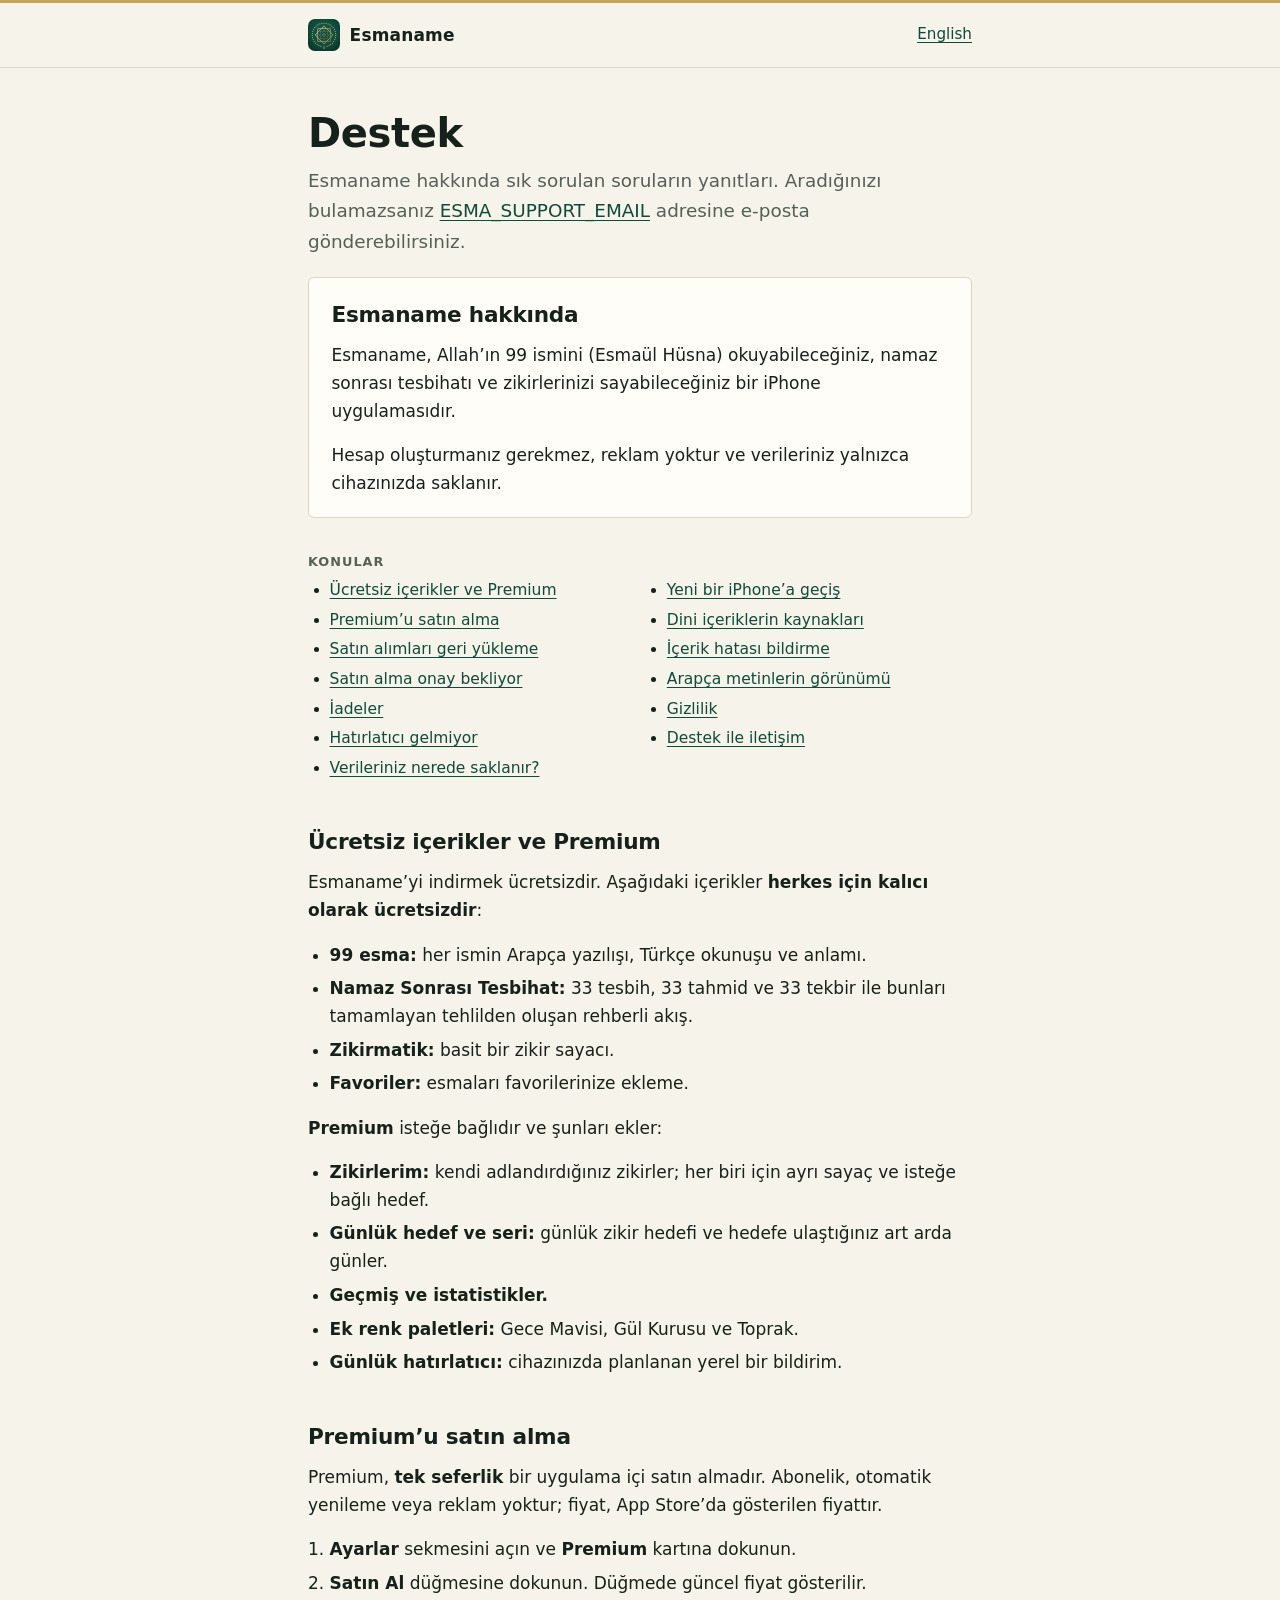
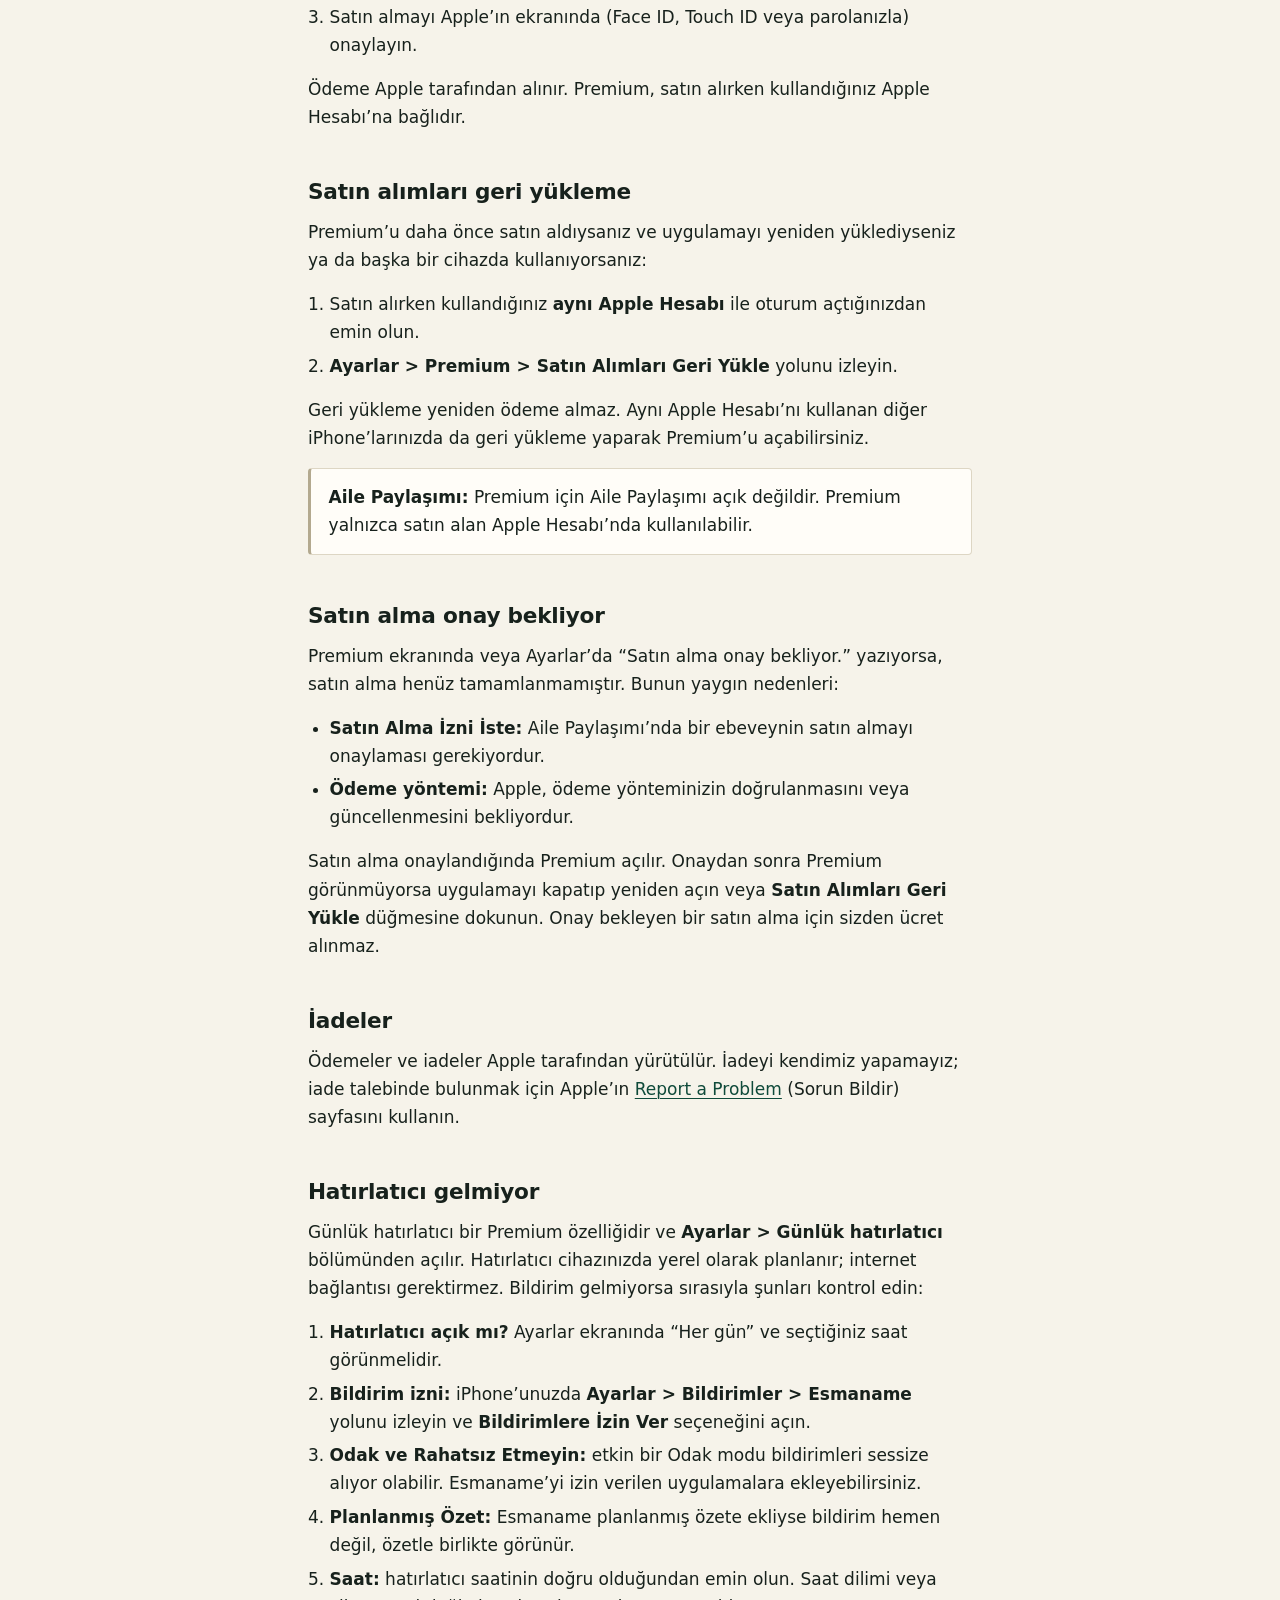
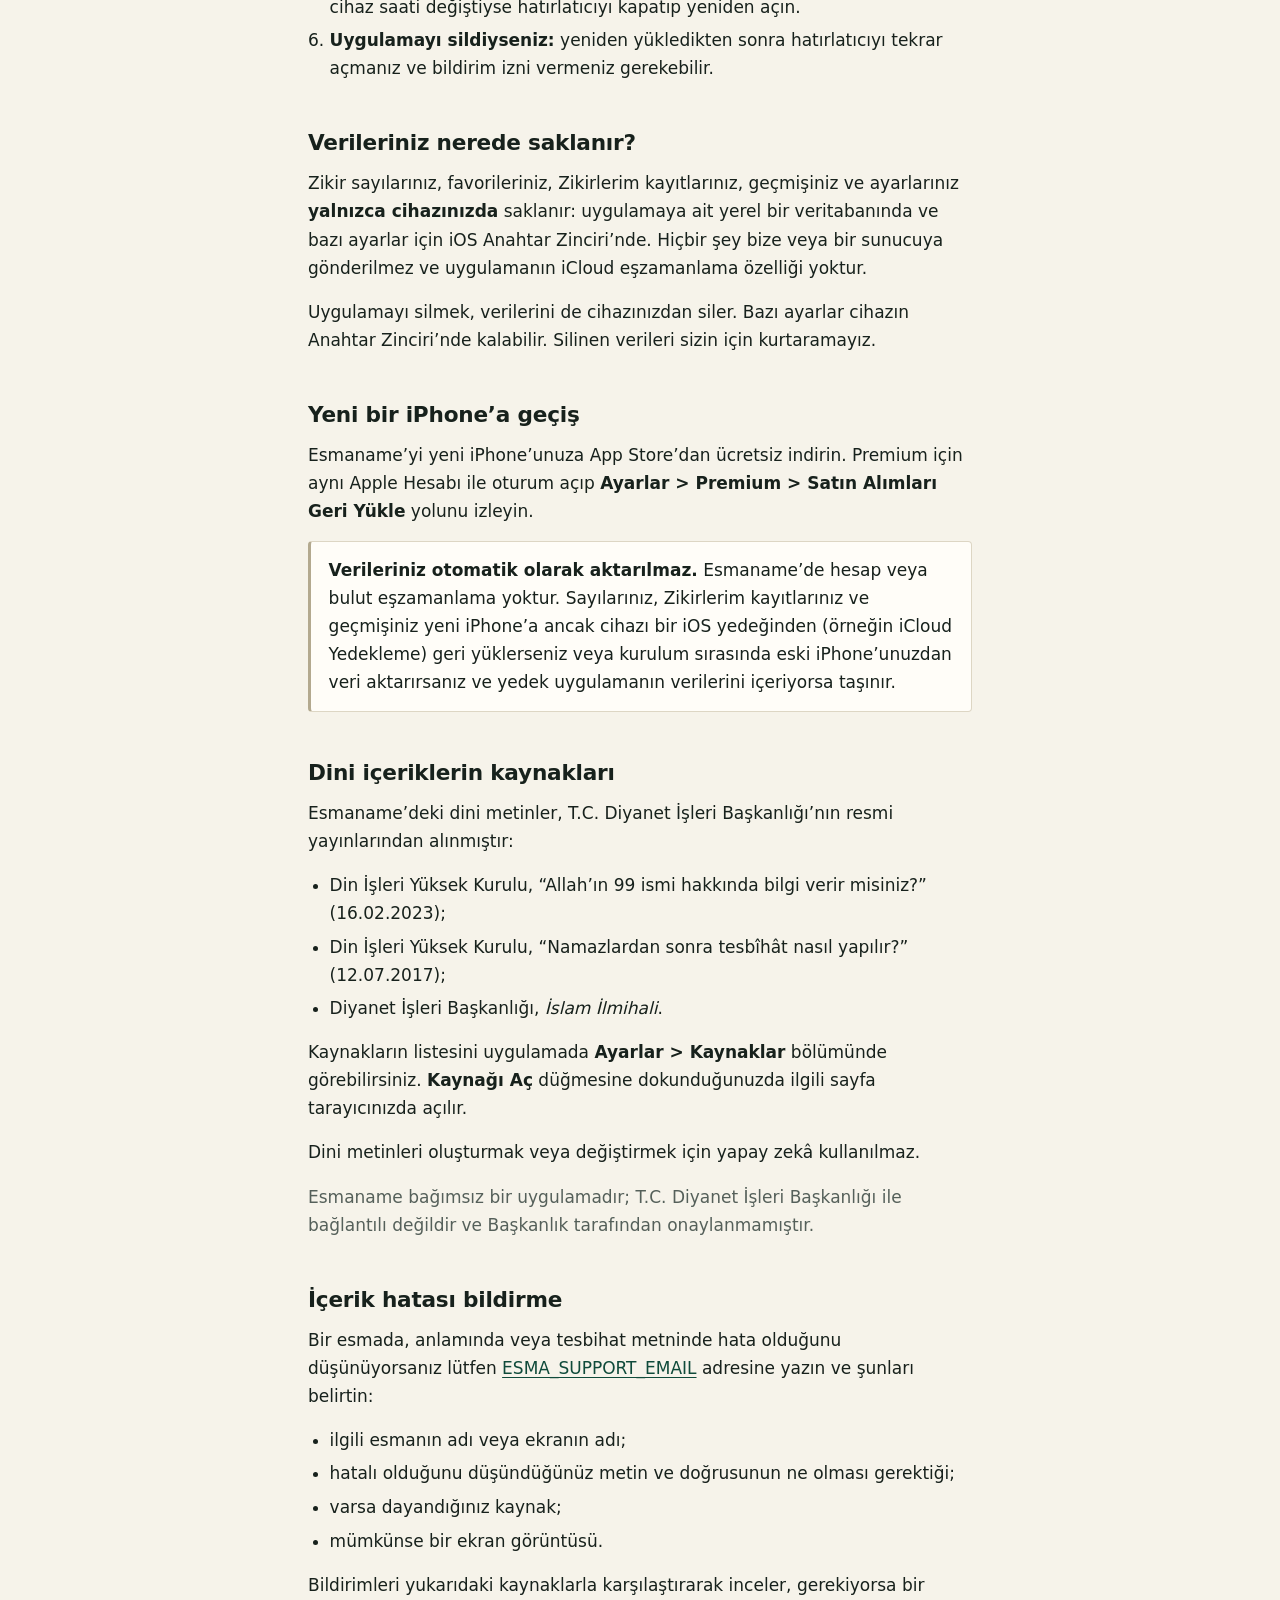
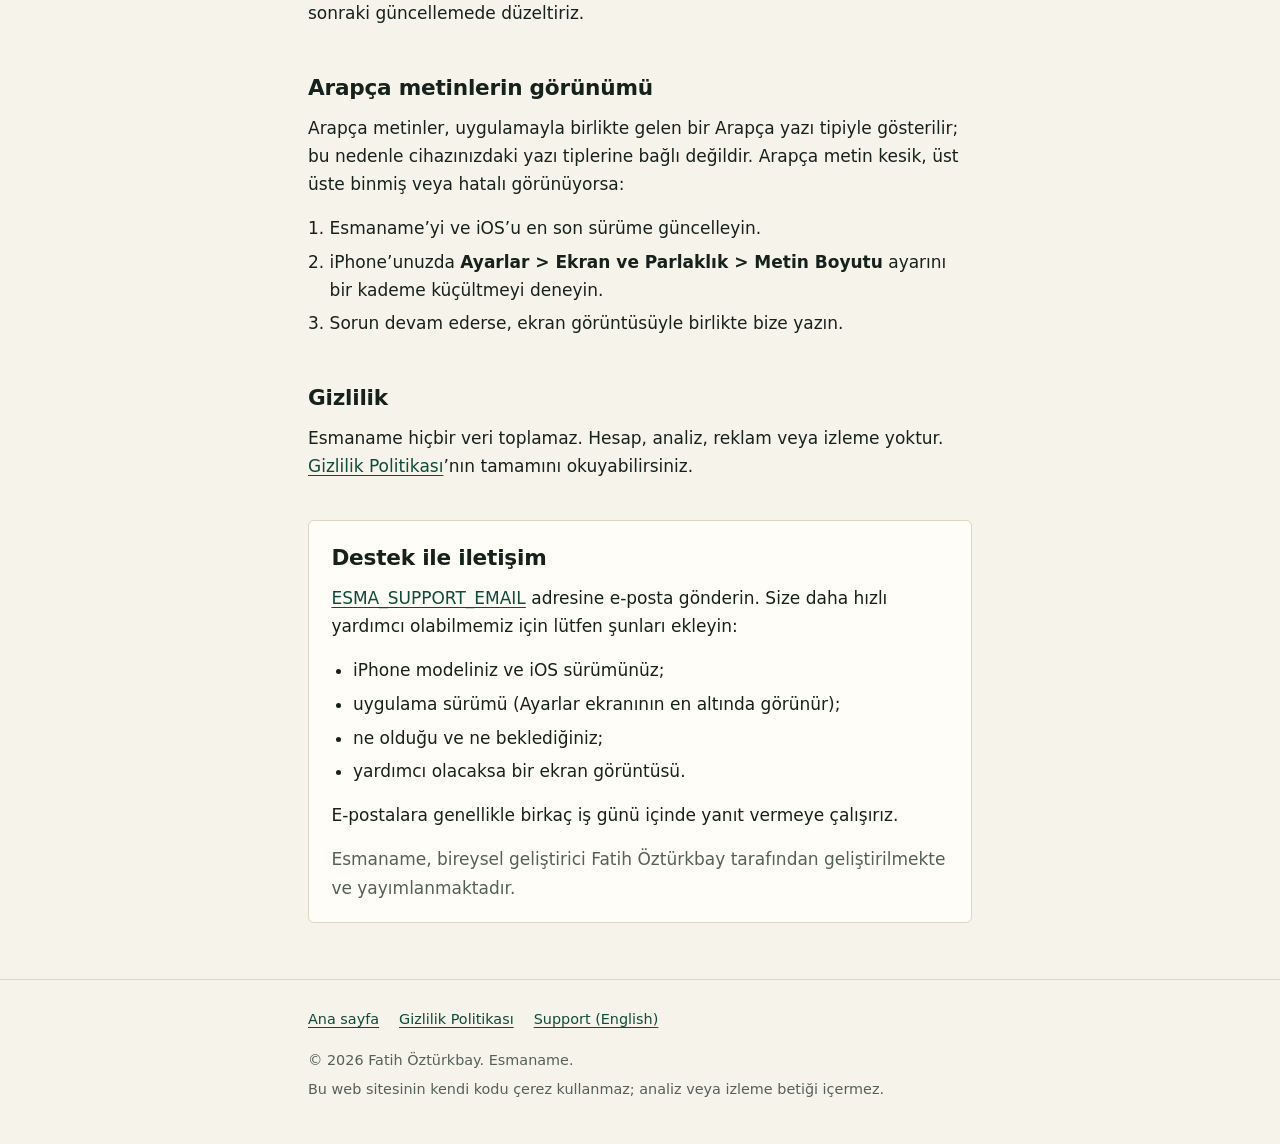
==== destek/index.html @ e4f71da4 "Add Esmaname privacy and support site Co-Authored-By: Claude Opus 5.5 <noreply@anthropic.com>" ====
<!doctype html>
<html lang="tr">
<head>
  <meta charset="utf-8">
  <meta name="viewport" content="width=device-width, initial-scale=1">
  <title>Destek — Esmaname</title>
  <meta name="description" content="Esmaname için yardım: ücretsiz içerikler ve Premium, satın alma ve geri yükleme, onay bekleyen satın almalar, hatırlatıcılar, verileriniz, yeni iPhone, kaynaklar ve iletişim.">
  <link rel="canonical" href="https://ozturkbay.github.io/esmaname-support/destek/">
  <link rel="alternate" hreflang="tr" href="https://ozturkbay.github.io/esmaname-support/destek/">
  <link rel="alternate" hreflang="en" href="https://ozturkbay.github.io/esmaname-support/en/support/">
  <link rel="alternate" hreflang="x-default" href="https://ozturkbay.github.io/esmaname-support/destek/">
  <meta name="theme-color" content="#F6F3EA" media="(prefers-color-scheme: light)">
  <meta name="theme-color" content="#0E1512" media="(prefers-color-scheme: dark)">
  <link rel="icon" type="image/png" sizes="64x64" href="../assets/images/favicon.png">
  <link rel="apple-touch-icon" href="../assets/images/apple-touch-icon.png">
  <link rel="stylesheet" href="../assets/css/styles.css">
</head>
<body>
  <a class="skip-link" href="#main">İçeriğe geç</a>

  <header class="site-header">
    <div class="container">
      <a class="brand" href="../">
        <img src="../assets/images/icon.png" alt="" width="32" height="32">
        <span>Esmaname</span>
      </a>
      <a class="lang-switch" href="../en/support/" hreflang="en" lang="en">English</a>
    </div>
  </header>

  <main id="main">
    <div class="container">
      <h1>Destek</h1>
      <p class="lead">Esmaname hakkında sık sorulan soruların yanıtları. Aradığınızı bulamazsanız <a href="mailto:ESMA_SUPPORT_EMAIL">ESMA_SUPPORT_EMAIL</a> adresine e-posta gönderebilirsiniz.</p>

      <section class="card" aria-labelledby="about">
        <h2 id="about">Esmaname hakkında</h2>
        <p>Esmaname, Allah’ın 99 ismini (Esmaül Hüsna) okuyabileceğiniz, namaz sonrası tesbihatı ve zikirlerinizi sayabileceğiniz bir iPhone uygulamasıdır.</p>
        <p>Hesap oluşturmanız gerekmez, reklam yoktur ve verileriniz yalnızca cihazınızda saklanır.</p>
      </section>

      <nav class="toc" aria-labelledby="toc-title">
        <h2 id="toc-title">Konular</h2>
        <ul>
          <li><a href="#free-premium">Ücretsiz içerikler ve Premium</a></li>
          <li><a href="#buy">Premium’u satın alma</a></li>
          <li><a href="#restore">Satın alımları geri yükleme</a></li>
          <li><a href="#pending">Satın alma onay bekliyor</a></li>
          <li><a href="#refunds">İadeler</a></li>
          <li><a href="#reminders">Hatırlatıcı gelmiyor</a></li>
          <li><a href="#data">Verileriniz nerede saklanır?</a></li>
          <li><a href="#new-device">Yeni bir iPhone’a geçiş</a></li>
          <li><a href="#sources">Dini içeriklerin kaynakları</a></li>
          <li><a href="#report">İçerik hatası bildirme</a></li>
          <li><a href="#arabic">Arapça metinlerin görünümü</a></li>
          <li><a href="#privacy">Gizlilik</a></li>
          <li><a href="#contact">Destek ile iletişim</a></li>
        </ul>
      </nav>

      <section aria-labelledby="free-premium">
        <h2 id="free-premium">Ücretsiz içerikler ve Premium</h2>
        <p>Esmaname’yi indirmek ücretsizdir. Aşağıdaki içerikler <strong>herkes için kalıcı olarak ücretsizdir</strong>:</p>
        <ul>
          <li><strong>99 esma:</strong> her ismin Arapça yazılışı, Türkçe okunuşu ve anlamı.</li>
          <li><strong>Namaz Sonrası Tesbihat:</strong> 33 tesbih, 33 tahmid ve 33 tekbir ile bunları tamamlayan tehlilden oluşan rehberli akış.</li>
          <li><strong>Zikirmatik:</strong> basit bir zikir sayacı.</li>
          <li><strong>Favoriler:</strong> esmaları favorilerinize ekleme.</li>
        </ul>
        <p><strong>Premium</strong> isteğe bağlıdır ve şunları ekler:</p>
        <ul>
          <li><strong>Zikirlerim:</strong> kendi adlandırdığınız zikirler; her biri için ayrı sayaç ve isteğe bağlı hedef.</li>
          <li><strong>Günlük hedef ve seri:</strong> günlük zikir hedefi ve hedefe ulaştığınız art arda günler.</li>
          <li><strong>Geçmiş ve istatistikler.</strong></li>
          <li><strong>Ek renk paletleri:</strong> Gece Mavisi, Gül Kurusu ve Toprak.</li>
          <li><strong>Günlük hatırlatıcı:</strong> cihazınızda planlanan yerel bir bildirim.</li>
        </ul>
      </section>

      <section aria-labelledby="buy">
        <h2 id="buy">Premium’u satın alma</h2>
        <p>Premium, <strong>tek seferlik</strong> bir uygulama içi satın almadır. Abonelik, otomatik yenileme veya reklam yoktur; fiyat, App Store’da gösterilen fiyattır.</p>
        <ol>
          <li><span class="path">Ayarlar</span> sekmesini açın ve <span class="path">Premium</span> kartına dokunun.</li>
          <li><span class="path">Satın Al</span> düğmesine dokunun. Düğmede güncel fiyat gösterilir.</li>
          <li>Satın almayı Apple’ın ekranında (Face ID, Touch ID veya parolanızla) onaylayın.</li>
        </ol>
        <p>Ödeme Apple tarafından alınır. Premium, satın alırken kullandığınız Apple Hesabı’na bağlıdır.</p>
      </section>

      <section aria-labelledby="restore">
        <h2 id="restore">Satın alımları geri yükleme</h2>
        <p>Premium’u daha önce satın aldıysanız ve uygulamayı yeniden yüklediyseniz ya da başka bir cihazda kullanıyorsanız:</p>
        <ol>
          <li>Satın alırken kullandığınız <strong>aynı Apple Hesabı</strong> ile oturum açtığınızdan emin olun.</li>
          <li><span class="path">Ayarlar &gt; Premium &gt; Satın Alımları Geri Yükle</span> yolunu izleyin.</li>
        </ol>
        <p>Geri yükleme yeniden ödeme almaz. Aynı Apple Hesabı’nı kullanan diğer iPhone’larınızda da geri yükleme yaparak Premium’u açabilirsiniz.</p>
        <div class="note">
          <p><strong>Aile Paylaşımı:</strong> Premium için Aile Paylaşımı açık değildir. Premium yalnızca satın alan Apple Hesabı’nda kullanılabilir.</p>
        </div>
      </section>

      <section aria-labelledby="pending">
        <h2 id="pending">Satın alma onay bekliyor</h2>
        <p>Premium ekranında veya Ayarlar’da “Satın alma onay bekliyor.” yazıyorsa, satın alma henüz tamamlanmamıştır. Bunun yaygın nedenleri:</p>
        <ul>
          <li><strong>Satın Alma İzni İste:</strong> Aile Paylaşımı’nda bir ebeveynin satın almayı onaylaması gerekiyordur.</li>
          <li><strong>Ödeme yöntemi:</strong> Apple, ödeme yönteminizin doğrulanmasını veya güncellenmesini bekliyordur.</li>
        </ul>
        <p>Satın alma onaylandığında Premium açılır. Onaydan sonra Premium görünmüyorsa uygulamayı kapatıp yeniden açın veya <span class="path">Satın Alımları Geri Yükle</span> düğmesine dokunun. Onay bekleyen bir satın alma için sizden ücret alınmaz.</p>
      </section>

      <section aria-labelledby="refunds">
        <h2 id="refunds">İadeler</h2>
        <p>Ödemeler ve iadeler Apple tarafından yürütülür. İadeyi kendimiz yapamayız; iade talebinde bulunmak için Apple’ın <a href="https://reportaproblem.apple.com/">Report a Problem</a> (Sorun Bildir) sayfasını kullanın.</p>
      </section>

      <section aria-labelledby="reminders">
        <h2 id="reminders">Hatırlatıcı gelmiyor</h2>
        <p>Günlük hatırlatıcı bir Premium özelliğidir ve <span class="path">Ayarlar &gt; Günlük hatırlatıcı</span> bölümünden açılır. Hatırlatıcı cihazınızda yerel olarak planlanır; internet bağlantısı gerektirmez. Bildirim gelmiyorsa sırasıyla şunları kontrol edin:</p>
        <ol>
          <li><strong>Hatırlatıcı açık mı?</strong> Ayarlar ekranında “Her gün” ve seçtiğiniz saat görünmelidir.</li>
          <li><strong>Bildirim izni:</strong> iPhone’unuzda <span class="path">Ayarlar &gt; Bildirimler &gt; Esmaname</span> yolunu izleyin ve <span class="path">Bildirimlere İzin Ver</span> seçeneğini açın.</li>
          <li><strong>Odak ve Rahatsız Etmeyin:</strong> etkin bir Odak modu bildirimleri sessize alıyor olabilir. Esmaname’yi izin verilen uygulamalara ekleyebilirsiniz.</li>
          <li><strong>Planlanmış Özet:</strong> Esmaname planlanmış özete ekliyse bildirim hemen değil, özetle birlikte görünür.</li>
          <li><strong>Saat:</strong> hatırlatıcı saatinin doğru olduğundan emin olun. Saat dilimi veya cihaz saati değiştiyse hatırlatıcıyı kapatıp yeniden açın.</li>
          <li><strong>Uygulamayı sildiyseniz:</strong> yeniden yükledikten sonra hatırlatıcıyı tekrar açmanız ve bildirim izni vermeniz gerekebilir.</li>
        </ol>
      </section>

      <section aria-labelledby="data">
        <h2 id="data">Verileriniz nerede saklanır?</h2>
        <p>Zikir sayılarınız, favorileriniz, Zikirlerim kayıtlarınız, geçmişiniz ve ayarlarınız <strong>yalnızca cihazınızda</strong> saklanır: uygulamaya ait yerel bir veritabanında ve bazı ayarlar için iOS Anahtar Zinciri’nde. Hiçbir şey bize veya bir sunucuya gönderilmez ve uygulamanın iCloud eşzamanlama özelliği yoktur.</p>
        <p>Uygulamayı silmek, verilerini de cihazınızdan siler. Bazı ayarlar cihazın Anahtar Zinciri’nde kalabilir. Silinen verileri sizin için kurtaramayız.</p>
      </section>

      <section aria-labelledby="new-device">
        <h2 id="new-device">Yeni bir iPhone’a geçiş</h2>
        <p>Esmaname’yi yeni iPhone’unuza App Store’dan ücretsiz indirin. Premium için aynı Apple Hesabı ile oturum açıp <span class="path">Ayarlar &gt; Premium &gt; Satın Alımları Geri Yükle</span> yolunu izleyin.</p>
        <div class="note">
          <p><strong>Verileriniz otomatik olarak aktarılmaz.</strong> Esmaname’de hesap veya bulut eşzamanlama yoktur. Sayılarınız, Zikirlerim kayıtlarınız ve geçmişiniz yeni iPhone’a ancak cihazı bir iOS yedeğinden (örneğin iCloud Yedekleme) geri yüklerseniz veya kurulum sırasında eski iPhone’unuzdan veri aktarırsanız ve yedek uygulamanın verilerini içeriyorsa taşınır.</p>
        </div>
      </section>

      <section aria-labelledby="sources">
        <h2 id="sources">Dini içeriklerin kaynakları</h2>
        <p>Esmaname’deki dini metinler, T.C. Diyanet İşleri Başkanlığı’nın resmi yayınlarından alınmıştır:</p>
        <ul>
          <li>Din İşleri Yüksek Kurulu, “Allah’ın 99 ismi hakkında bilgi verir misiniz?” (16.02.2023);</li>
          <li>Din İşleri Yüksek Kurulu, “Namazlardan sonra tesbîhât nasıl yapılır?” (12.07.2017);</li>
          <li>Diyanet İşleri Başkanlığı, <cite>İslam İlmihali</cite>.</li>
        </ul>
        <p>Kaynakların listesini uygulamada <span class="path">Ayarlar &gt; Kaynaklar</span> bölümünde görebilirsiniz. <span class="path">Kaynağı Aç</span> düğmesine dokunduğunuzda ilgili sayfa tarayıcınızda açılır.</p>
        <p>Dini metinleri oluşturmak veya değiştirmek için yapay zekâ kullanılmaz.</p>
        <p class="muted">Esmaname bağımsız bir uygulamadır; T.C. Diyanet İşleri Başkanlığı ile bağlantılı değildir ve Başkanlık tarafından onaylanmamıştır.</p>
      </section>

      <section aria-labelledby="report">
        <h2 id="report">İçerik hatası bildirme</h2>
        <p>Bir esmada, anlamında veya tesbihat metninde hata olduğunu düşünüyorsanız lütfen <a href="mailto:ESMA_SUPPORT_EMAIL?subject=Esmaname%20%C4%B0%C3%A7erik%20Bildirimi">ESMA_SUPPORT_EMAIL</a> adresine yazın ve şunları belirtin:</p>
        <ul>
          <li>ilgili esmanın adı veya ekranın adı;</li>
          <li>hatalı olduğunu düşündüğünüz metin ve doğrusunun ne olması gerektiği;</li>
          <li>varsa dayandığınız kaynak;</li>
          <li>mümkünse bir ekran görüntüsü.</li>
        </ul>
        <p>Bildirimleri yukarıdaki kaynaklarla karşılaştırarak inceler, gerekiyorsa bir sonraki güncellemede düzeltiriz.</p>
      </section>

      <section aria-labelledby="arabic">
        <h2 id="arabic">Arapça metinlerin görünümü</h2>
        <p>Arapça metinler, uygulamayla birlikte gelen bir Arapça yazı tipiyle gösterilir; bu nedenle cihazınızdaki yazı tiplerine bağlı değildir. Arapça metin kesik, üst üste binmiş veya hatalı görünüyorsa:</p>
        <ol>
          <li>Esmaname’yi ve iOS’u en son sürüme güncelleyin.</li>
          <li>iPhone’unuzda <span class="path">Ayarlar &gt; Ekran ve Parlaklık &gt; Metin Boyutu</span> ayarını bir kademe küçültmeyi deneyin.</li>
          <li>Sorun devam ederse, ekran görüntüsüyle birlikte bize yazın.</li>
        </ol>
      </section>

      <section aria-labelledby="privacy">
        <h2 id="privacy">Gizlilik</h2>
        <p>Esmaname hiçbir veri toplamaz. Hesap, analiz, reklam veya izleme yoktur. <a href="../gizlilik/">Gizlilik Politikası</a>’nın tamamını okuyabilirsiniz.</p>
      </section>

      <section class="card contact" aria-labelledby="contact">
        <h2 id="contact">Destek ile iletişim</h2>
        <p><a href="mailto:ESMA_SUPPORT_EMAIL?subject=Esmaname%20Destek">ESMA_SUPPORT_EMAIL</a> adresine e-posta gönderin. Size daha hızlı yardımcı olabilmemiz için lütfen şunları ekleyin:</p>
        <ul>
          <li>iPhone modeliniz ve iOS sürümünüz;</li>
          <li>uygulama sürümü (Ayarlar ekranının en altında görünür);</li>
          <li>ne olduğu ve ne beklediğiniz;</li>
          <li>yardımcı olacaksa bir ekran görüntüsü.</li>
        </ul>
        <p>E-postalara genellikle birkaç iş günü içinde yanıt vermeye çalışırız.</p>
        <p class="muted">Esmaname, bireysel geliştirici Fatih Öztürkbay tarafından geliştirilmekte ve yayımlanmaktadır.</p>
      </section>
    </div>
  </main>

  <footer class="site-footer">
    <div class="container">
      <nav aria-label="Alt bilgi">
        <ul>
          <li><a href="../">Ana sayfa</a></li>
          <li><a href="../gizlilik/">Gizlilik Politikası</a></li>
          <li><a href="../en/support/" hreflang="en" lang="en">Support (English)</a></li>
        </ul>
      </nav>
      <p>&copy; 2026 Fatih Öztürkbay. Esmaname.</p>
      <p>Bu web sitesinin kendi kodu çerez kullanmaz; analiz veya izleme betiği içermez.</p>
    </div>
  </footer>
</body>
</html>
---- assets/css/styles.css ----
/* Esmaname — support site
   Plain CSS, system fonts, no external resources.
   Cream and deep green in light appearance, near-black green in dark;
   gold is an accent for rules and highlights, never for body text. */

:root {
  /* Brand */
  --green: #0f4a3a;
  --gold: #c7a35a;
  --cream: #f6f3ea;
  --ink: #17211c;

  /* Roles (light) */
  --bg: var(--cream);
  --surface: #fffdf8;
  --text: var(--ink);
  --text-muted: #55605a;
  --border: #ddd6c4;
  --rule-strong: #b3a98f;
  --accent: var(--gold);
  --accent-strong: var(--green);
  --accent-soft: #efe9da;
  --focus: var(--green);

  --radius: 6px;
  --radius-sm: 4px;
  --measure: 44rem;
  --gutter: 1.25rem;

  --font: -apple-system, BlinkMacSystemFont, "Segoe UI", system-ui, Roboto,
    "Helvetica Neue", Arial, sans-serif;

  color-scheme: light dark;
}

@media (prefers-color-scheme: dark) {
  :root {
    --bg: #0e1512;
    --surface: #151f1a;
    --text: #edebe3;
    --text-muted: #a7b2ab;
    --border: #2a3630;
    --rule-strong: #4b5a52;
    --accent: #d3b36e;
    --accent-strong: #78a48f;
    --accent-soft: #1c2822;
    --focus: #d3b36e;
  }
}

*,
*::before,
*::after {
  box-sizing: border-box;
}

html {
  -webkit-text-size-adjust: 100%;
  text-size-adjust: 100%;
}

body {
  margin: 0;
  background: var(--bg);
  color: var(--text);
  font-family: var(--font);
  font-size: 1.0625rem;
  line-height: 1.65;
  overflow-wrap: break-word;
}

img {
  max-width: 100%;
  height: auto;
  display: block;
}

/* Links & focus */

a {
  color: var(--accent-strong);
  text-decoration: underline;
  text-decoration-thickness: 1px;
  text-underline-offset: 0.18em;
}

a:hover {
  text-decoration-thickness: 2px;
}

:focus-visible {
  outline: 3px solid var(--focus);
  outline-offset: 3px;
  border-radius: 2px;
}

.skip-link {
  position: absolute;
  left: 1rem;
  top: -100px;
  background: var(--surface);
  color: var(--text);
  padding: 0.6rem 1rem;
  border: 1px solid var(--border);
  border-radius: var(--radius-sm);
  z-index: 10;
}

.skip-link:focus {
  top: 1rem;
}

/* Layout */

.container {
  width: 100%;
  max-width: var(--measure);
  margin: 0 auto;
  padding: 0 var(--gutter);
}

.site-header {
  border-top: 3px solid var(--accent);
  border-bottom: 1px solid var(--border);
}

.site-header .container {
  display: flex;
  align-items: center;
  justify-content: space-between;
  gap: 1rem;
  min-height: 4rem;
}

.brand {
  display: inline-flex;
  align-items: center;
  gap: 0.6rem;
  color: var(--text);
  font-weight: 750;
  text-decoration: none;
  letter-spacing: 0.01em;
}

.brand img {
  width: 32px;
  height: 32px;
  border-radius: 7px;
}

.lang-switch {
  font-size: 0.95rem;
  white-space: nowrap;
}

main {
  padding: 2.5rem 0 3.5rem;
}

.site-footer {
  border-top: 1px solid var(--border);
  color: var(--text-muted);
  font-size: 0.9rem;
  padding: 1.75rem 0 2.25rem;
}

.site-footer p {
  margin: 0.35rem 0;
}

.site-footer nav ul {
  list-style: none;
  margin: 0 0 0.75rem;
  padding: 0;
  display: flex;
  flex-wrap: wrap;
  gap: 0.4rem 1.25rem;
}

/* Typography */

h1,
h2,
h3 {
  line-height: 1.25;
  letter-spacing: -0.01em;
  color: var(--text);
}

h1 {
  font-size: clamp(1.9rem, 1.4rem + 2.2vw, 2.5rem);
  font-weight: 800;
  margin: 0 0 0.5rem;
}

h2 {
  font-size: 1.35rem;
  font-weight: 700;
  margin: 2.75rem 0 0.75rem;
  padding-top: 0.25rem;
}

h3 {
  font-size: 1.08rem;
  font-weight: 650;
  margin: 1.75rem 0 0.4rem;
}

p,
ul,
ol {
  margin: 0 0 1rem;
}

ul,
ol {
  padding-left: 1.35rem;
}

li {
  margin-bottom: 0.35rem;
}

strong {
  font-weight: 650;
}

.lead {
  font-size: 1.15rem;
  color: var(--text-muted);
  margin-bottom: 1.25rem;
}

.meta {
  color: var(--text-muted);
  font-size: 0.95rem;
  margin-bottom: 2rem;
}

.muted {
  color: var(--text-muted);
}

.num {
  font-variant-numeric: tabular-nums;
}

code,
kbd {
  font-family: ui-monospace, SFMono-Regular, Menlo, Consolas, monospace;
  font-size: 0.9em;
}

/* Section anchors land below the top edge */
[id] {
  scroll-margin-top: 1.25rem;
}

/* Hero (home) */

.hero {
  text-align: center;
  padding: 1.5rem 0 1rem;
}

.hero img {
  width: 112px;
  height: 112px;
  margin: 0 auto 1.5rem;
  border-radius: 24px;
}

.hero .tagline {
  font-weight: 650;
  margin: 0 0 0.75rem;
}

.hero .lead {
  margin: 0 auto 0.25rem;
  max-width: 30rem;
}

.hero .lead[lang] {
  font-size: 1rem;
}

/* Cards: square planes with thin neutral rules */

.card {
  background: var(--surface);
  border: 1px solid var(--border);
  border-radius: var(--radius);
  padding: 1.25rem 1.4rem;
}

.card > :first-child {
  margin-top: 0;
}

.card > :last-child {
  margin-bottom: 0;
}

.card-grid {
  display: grid;
  grid-template-columns: repeat(2, minmax(0, 1fr));
  gap: 1rem;
  margin: 2.25rem 0;
  padding: 0;
  list-style: none;
}

.card-grid li {
  margin: 0;
}

.link-card {
  display: block;
  height: 100%;
  background: var(--surface);
  border: 1px solid var(--border);
  border-radius: var(--radius);
  padding: 1.15rem 1.3rem;
  color: var(--text);
  text-decoration: none;
  transition: border-color 0.15s ease;
}

.link-card:hover {
  border-color: var(--accent);
}

.link-card .title {
  display: block;
  font-weight: 700;
  font-size: 1.1rem;
  color: var(--text);
}

.link-card:hover .title {
  color: var(--accent-strong);
}

.link-card .desc {
  display: block;
  color: var(--text-muted);
  font-size: 0.95rem;
  margin-top: 0.2rem;
}

.summary {
  background: var(--surface);
  border: 1px solid var(--border);
  border-left: 3px solid var(--accent);
  border-radius: var(--radius-sm);
  margin: 0 0 2rem;
}

.summary h2 {
  margin-top: 0;
  font-size: 1.15rem;
}

.summary ul {
  margin-bottom: 0;
}

.note {
  border-left: 3px solid var(--rule-strong);
  background: var(--surface);
  border-top: 1px solid var(--border);
  border-right: 1px solid var(--border);
  border-bottom: 1px solid var(--border);
  border-radius: var(--radius-sm);
  padding: 0.9rem 1.1rem;
  margin: 1rem 0 1.25rem;
}

.note > :last-child {
  margin-bottom: 0;
}

.contact {
  margin-top: 2.5rem;
}

/* Table of contents */

.toc {
  margin: 0 0 2rem;
}

.card + .toc {
  margin-top: 2rem;
}

.toc h2 {
  font-size: 0.8rem;
  margin: 0 0 0.5rem;
  color: var(--text-muted);
  font-weight: 650;
  text-transform: uppercase;
  letter-spacing: 0.08em;
}

.toc ol,
.toc ul {
  margin: 0;
  columns: 2;
  column-gap: 2rem;
}

.toc li {
  break-inside: avoid;
  margin-bottom: 0.25rem;
  font-size: 0.97rem;
}

/* Data table (privacy) */

.table-wrap {
  overflow-x: auto;
  margin: 0 0 1.25rem;
  border: 1px solid var(--border);
  border-radius: var(--radius-sm);
}

table {
  border-collapse: collapse;
  width: 100%;
  font-size: 0.95rem;
  background: var(--surface);
}

th,
td {
  text-align: left;
  vertical-align: top;
  padding: 0.7rem 0.85rem;
  border-bottom: 1px solid var(--border);
}

tr:last-child td {
  border-bottom: 0;
}

caption {
  caption-side: top;
  text-align: left;
  padding: 0.6rem 0.85rem;
  font-size: 0.9rem;
  color: var(--text-muted);
  background: var(--surface);
  border-bottom: 1px solid var(--border);
}

th {
  font-weight: 650;
  background: var(--accent-soft);
}

/* Support topics */

.path {
  font-weight: 600;
}

/* Small screens */

@media (max-width: 560px) {
  :root {
    --gutter: 1rem;
  }

  body {
    font-size: 1rem;
  }

  main {
    padding-top: 1.75rem;
  }

  .card-grid {
    grid-template-columns: 1fr;
  }

  .toc ol,
  .toc ul {
    columns: 1;
  }

  .brand span {
    font-size: 0.98rem;
  }
}

@media (prefers-reduced-motion: reduce) {
  *,
  *::before,
  *::after {
    transition: none !important;
    animation: none !important;
    scroll-behavior: auto !important;
  }
}

@media print {
  .site-header,
  .site-footer,
  .skip-link,
  .toc {
    display: none;
  }

  body {
    background: #fff;
    color: #000;
  }
}
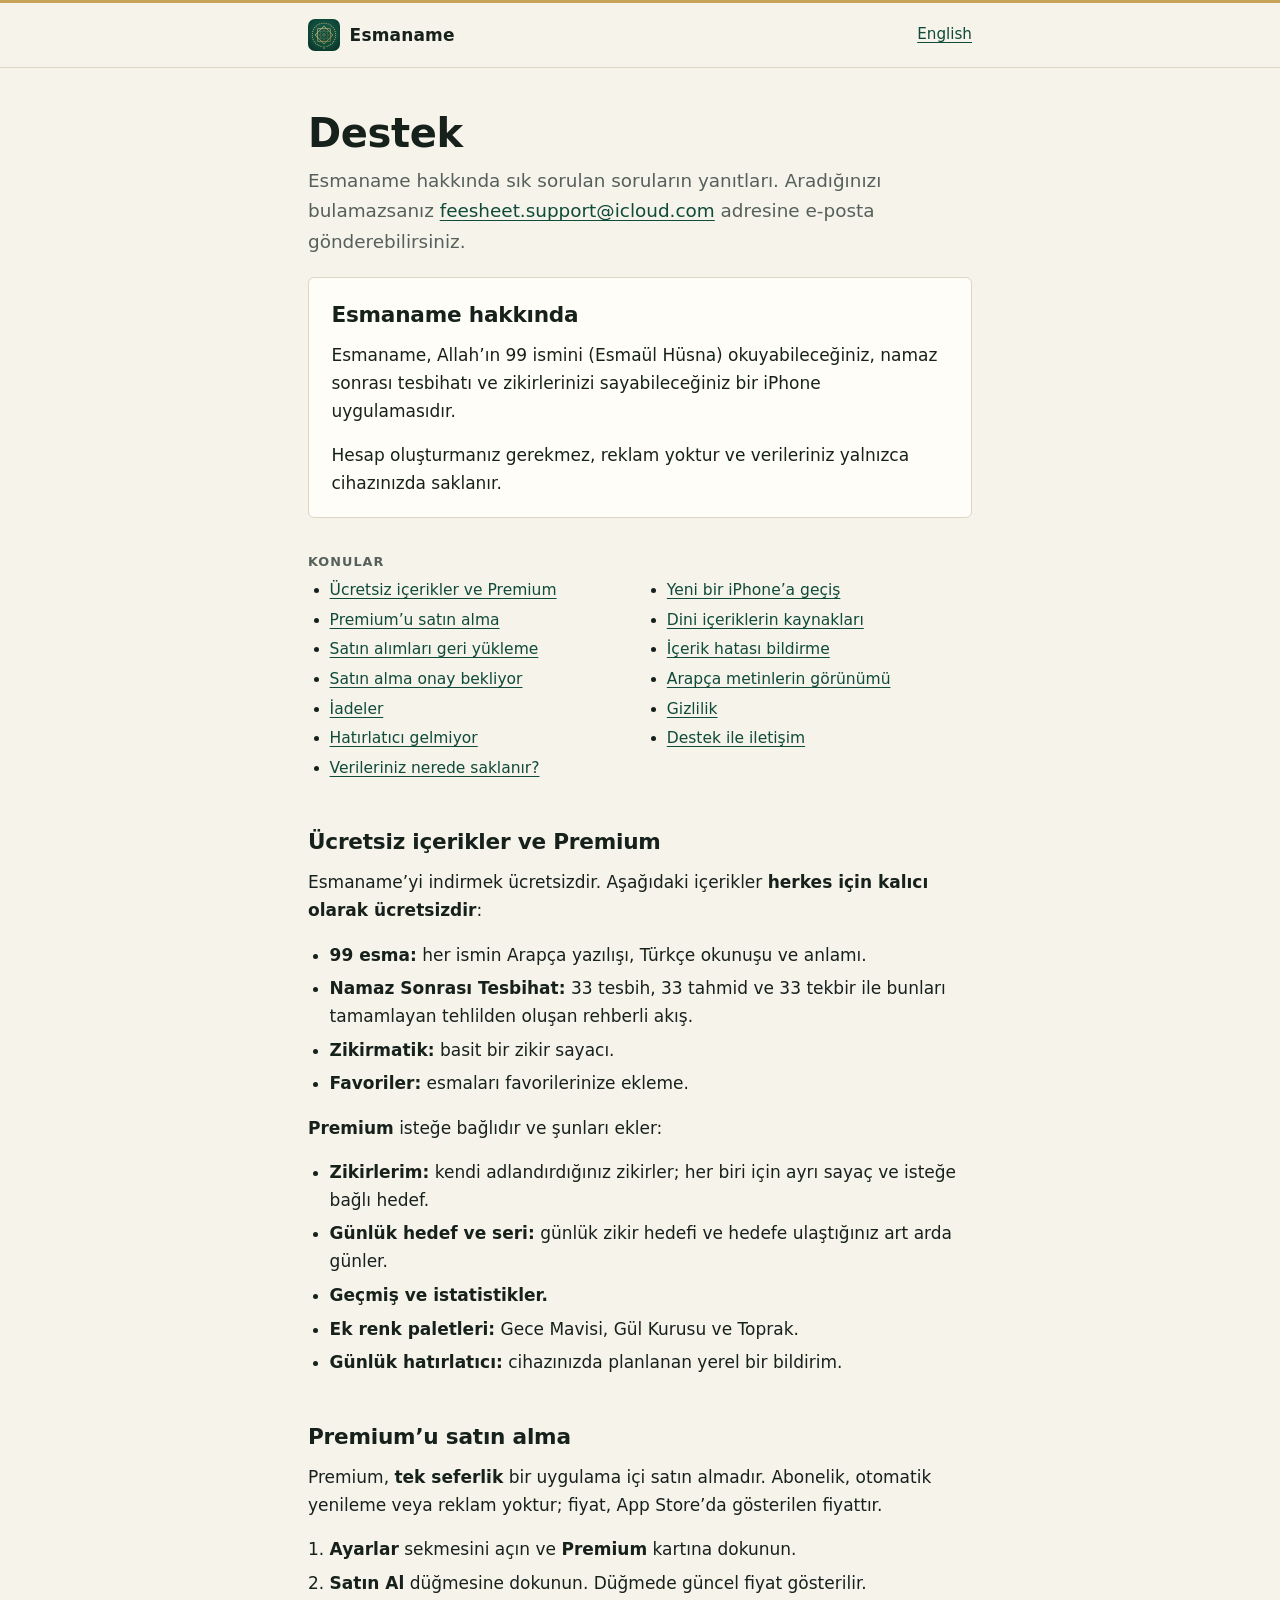
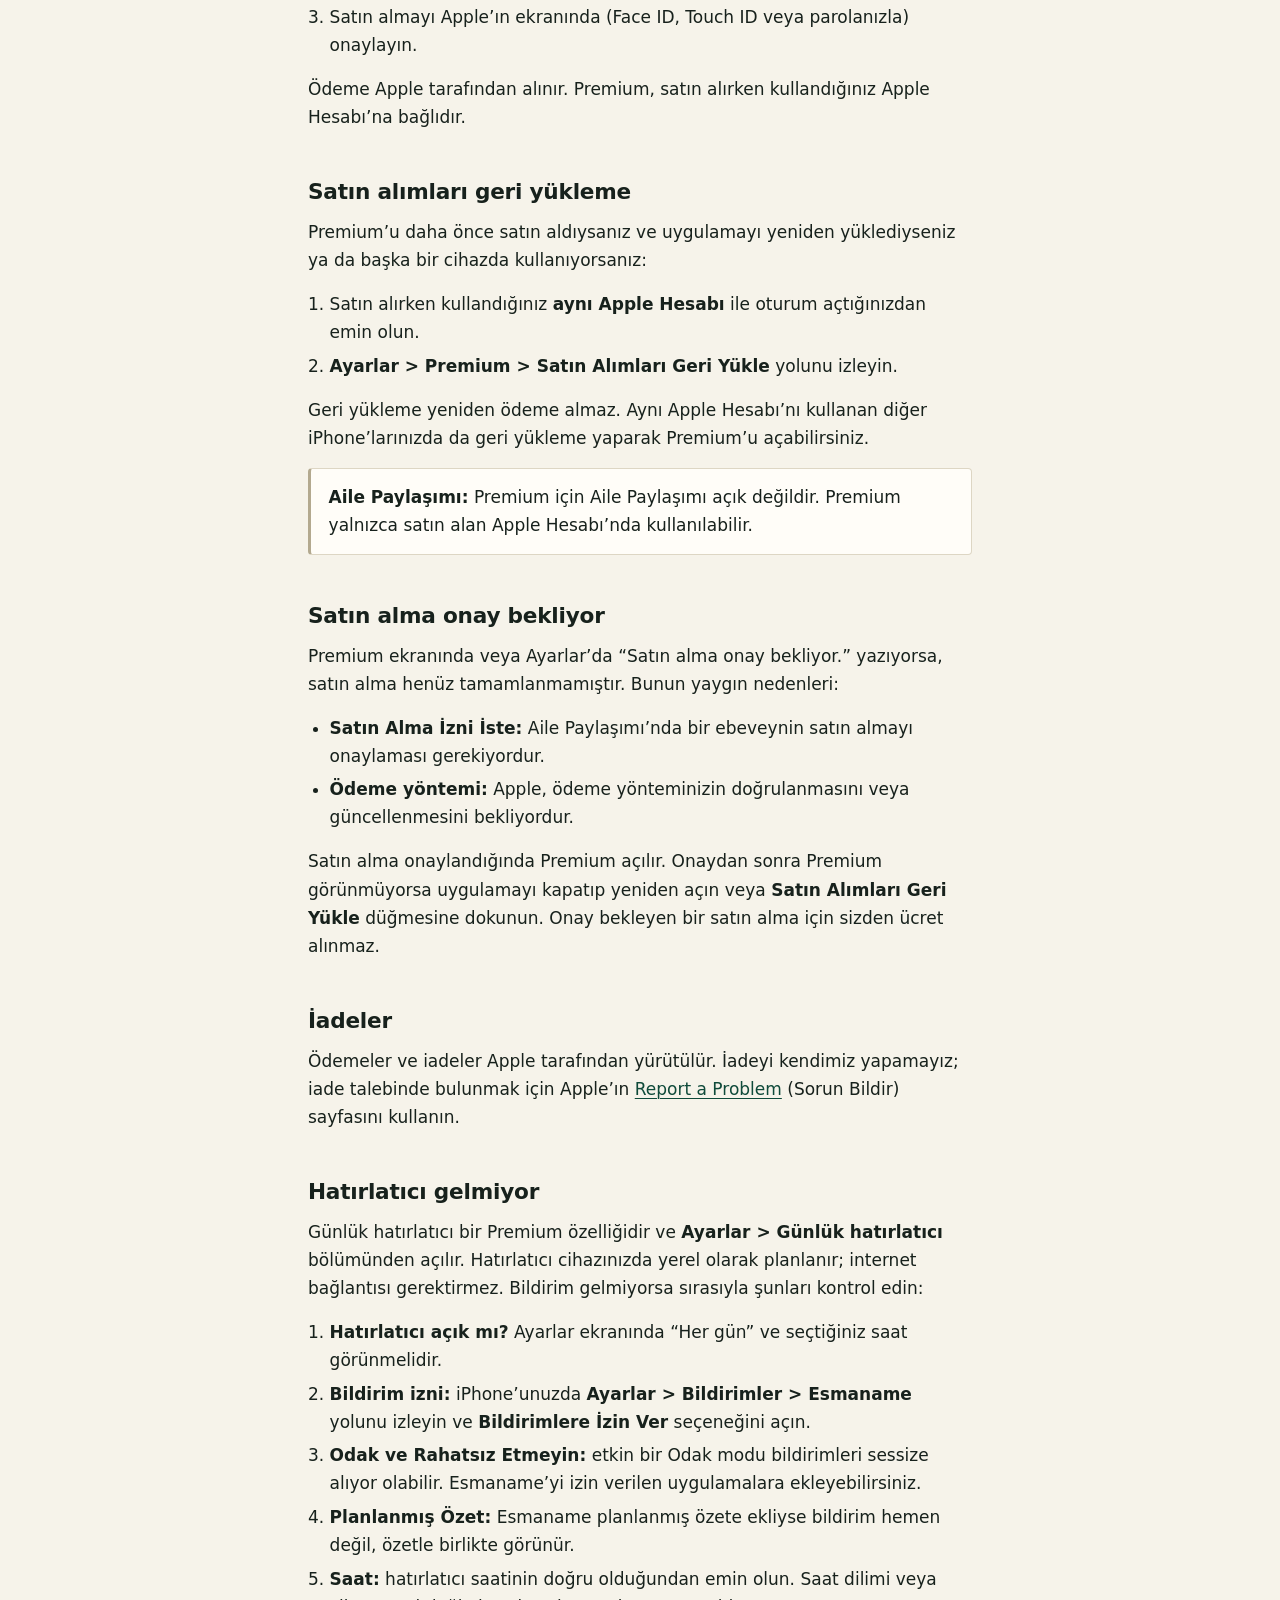
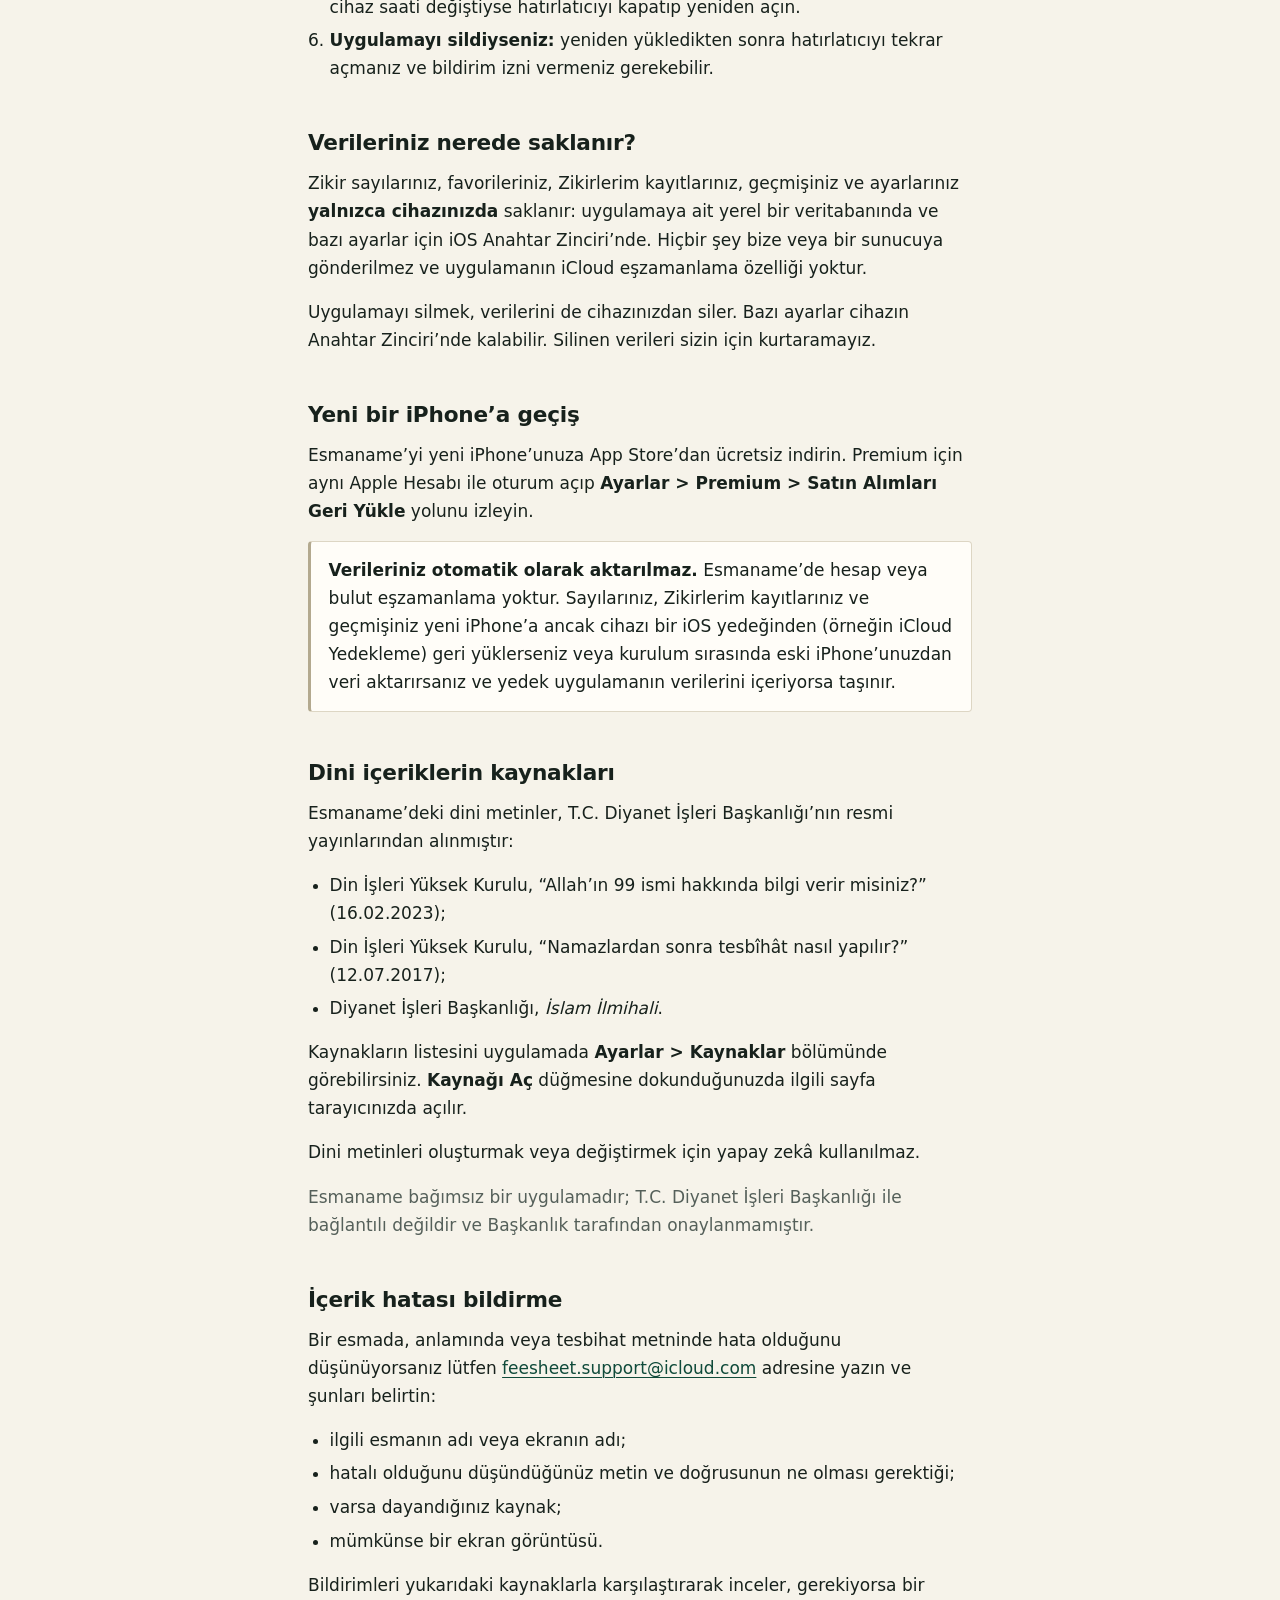
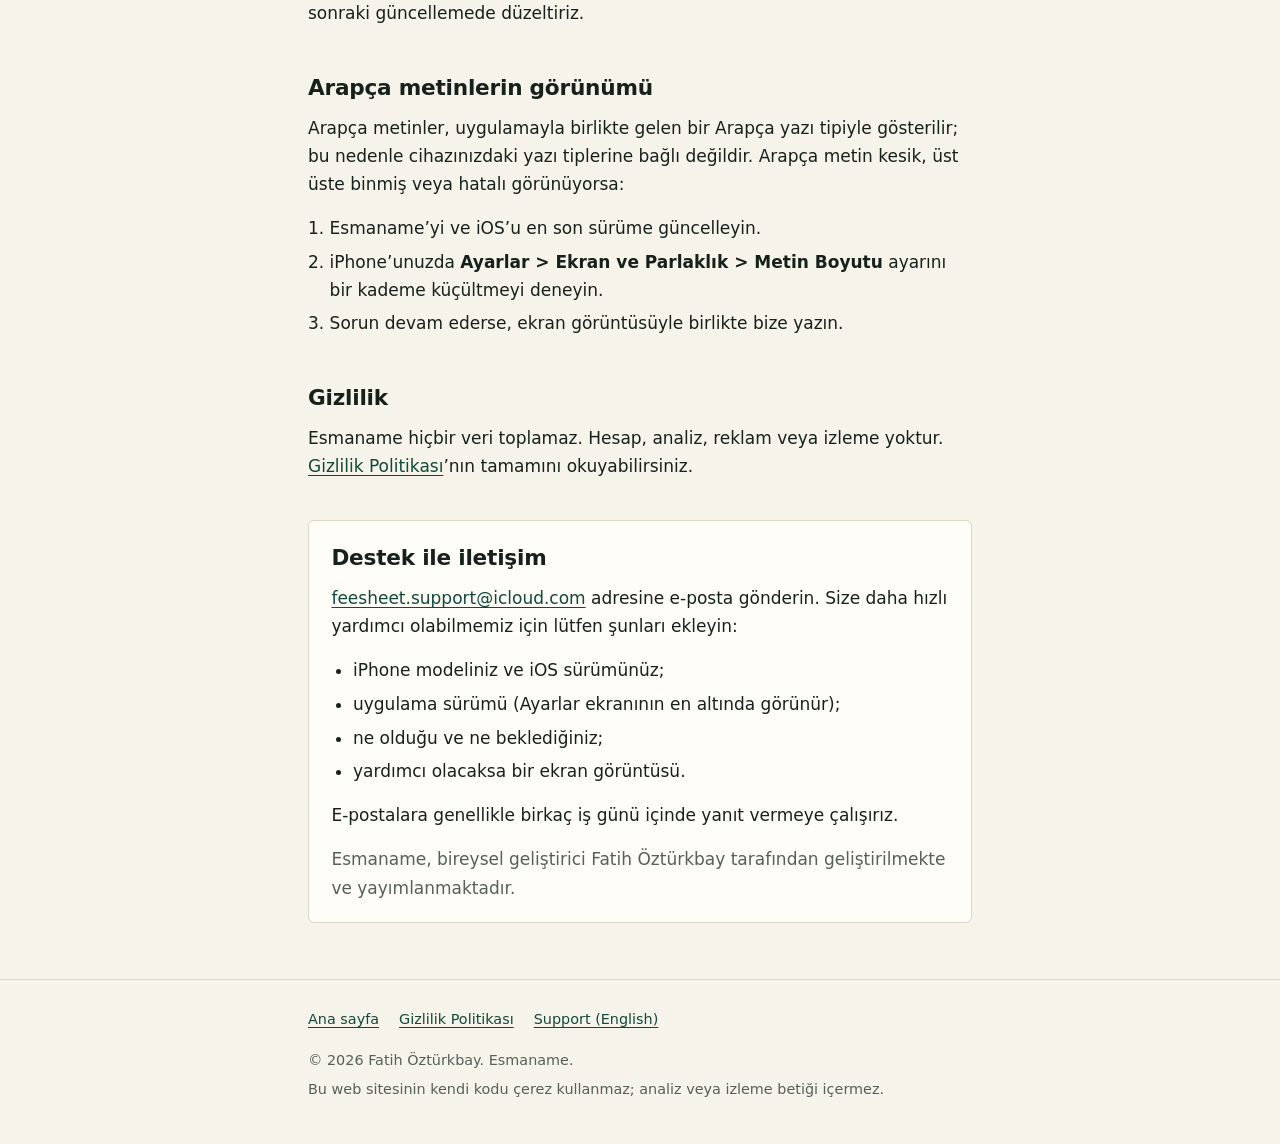
==== commit 5e656c3b: "Use interim support address until the Esmaname alias exists Co-Authored-By: Claude Opus 5.5 <noreply" ====
--- a/destek/index.html
+++ b/destek/index.html
@@ -31,7 +31,7 @@
   <main id="main">
     <div class="container">
       <h1>Destek</h1>
-      <p class="lead">Esmaname hakkında sık sorulan soruların yanıtları. Aradığınızı bulamazsanız <a href="mailto:ESMA_SUPPORT_EMAIL">ESMA_SUPPORT_EMAIL</a> adresine e-posta gönderebilirsiniz.</p>
+      <p class="lead">Esmaname hakkında sık sorulan soruların yanıtları. Aradığınızı bulamazsanız <a href="mailto:feesheet.support@icloud.com">feesheet.support@icloud.com</a> adresine e-posta gönderebilirsiniz.</p>
 
       <section class="card" aria-labelledby="about">
         <h2 id="about">Esmaname hakkında</h2>
@@ -158,7 +158,7 @@
 
       <section aria-labelledby="report">
         <h2 id="report">İçerik hatası bildirme</h2>
-        <p>Bir esmada, anlamında veya tesbihat metninde hata olduğunu düşünüyorsanız lütfen <a href="mailto:ESMA_SUPPORT_EMAIL?subject=Esmaname%20%C4%B0%C3%A7erik%20Bildirimi">ESMA_SUPPORT_EMAIL</a> adresine yazın ve şunları belirtin:</p>
+        <p>Bir esmada, anlamında veya tesbihat metninde hata olduğunu düşünüyorsanız lütfen <a href="mailto:feesheet.support@icloud.com?subject=Esmaname%20%C4%B0%C3%A7erik%20Bildirimi">feesheet.support@icloud.com</a> adresine yazın ve şunları belirtin:</p>
         <ul>
           <li>ilgili esmanın adı veya ekranın adı;</li>
           <li>hatalı olduğunu düşündüğünüz metin ve doğrusunun ne olması gerektiği;</li>
@@ -185,7 +185,7 @@
 
       <section class="card contact" aria-labelledby="contact">
         <h2 id="contact">Destek ile iletişim</h2>
-        <p><a href="mailto:ESMA_SUPPORT_EMAIL?subject=Esmaname%20Destek">ESMA_SUPPORT_EMAIL</a> adresine e-posta gönderin. Size daha hızlı yardımcı olabilmemiz için lütfen şunları ekleyin:</p>
+        <p><a href="mailto:feesheet.support@icloud.com?subject=Esmaname%20Destek">feesheet.support@icloud.com</a> adresine e-posta gönderin. Size daha hızlı yardımcı olabilmemiz için lütfen şunları ekleyin:</p>
         <ul>
           <li>iPhone modeliniz ve iOS sürümünüz;</li>
           <li>uygulama sürümü (Ayarlar ekranının en altında görünür);</li>
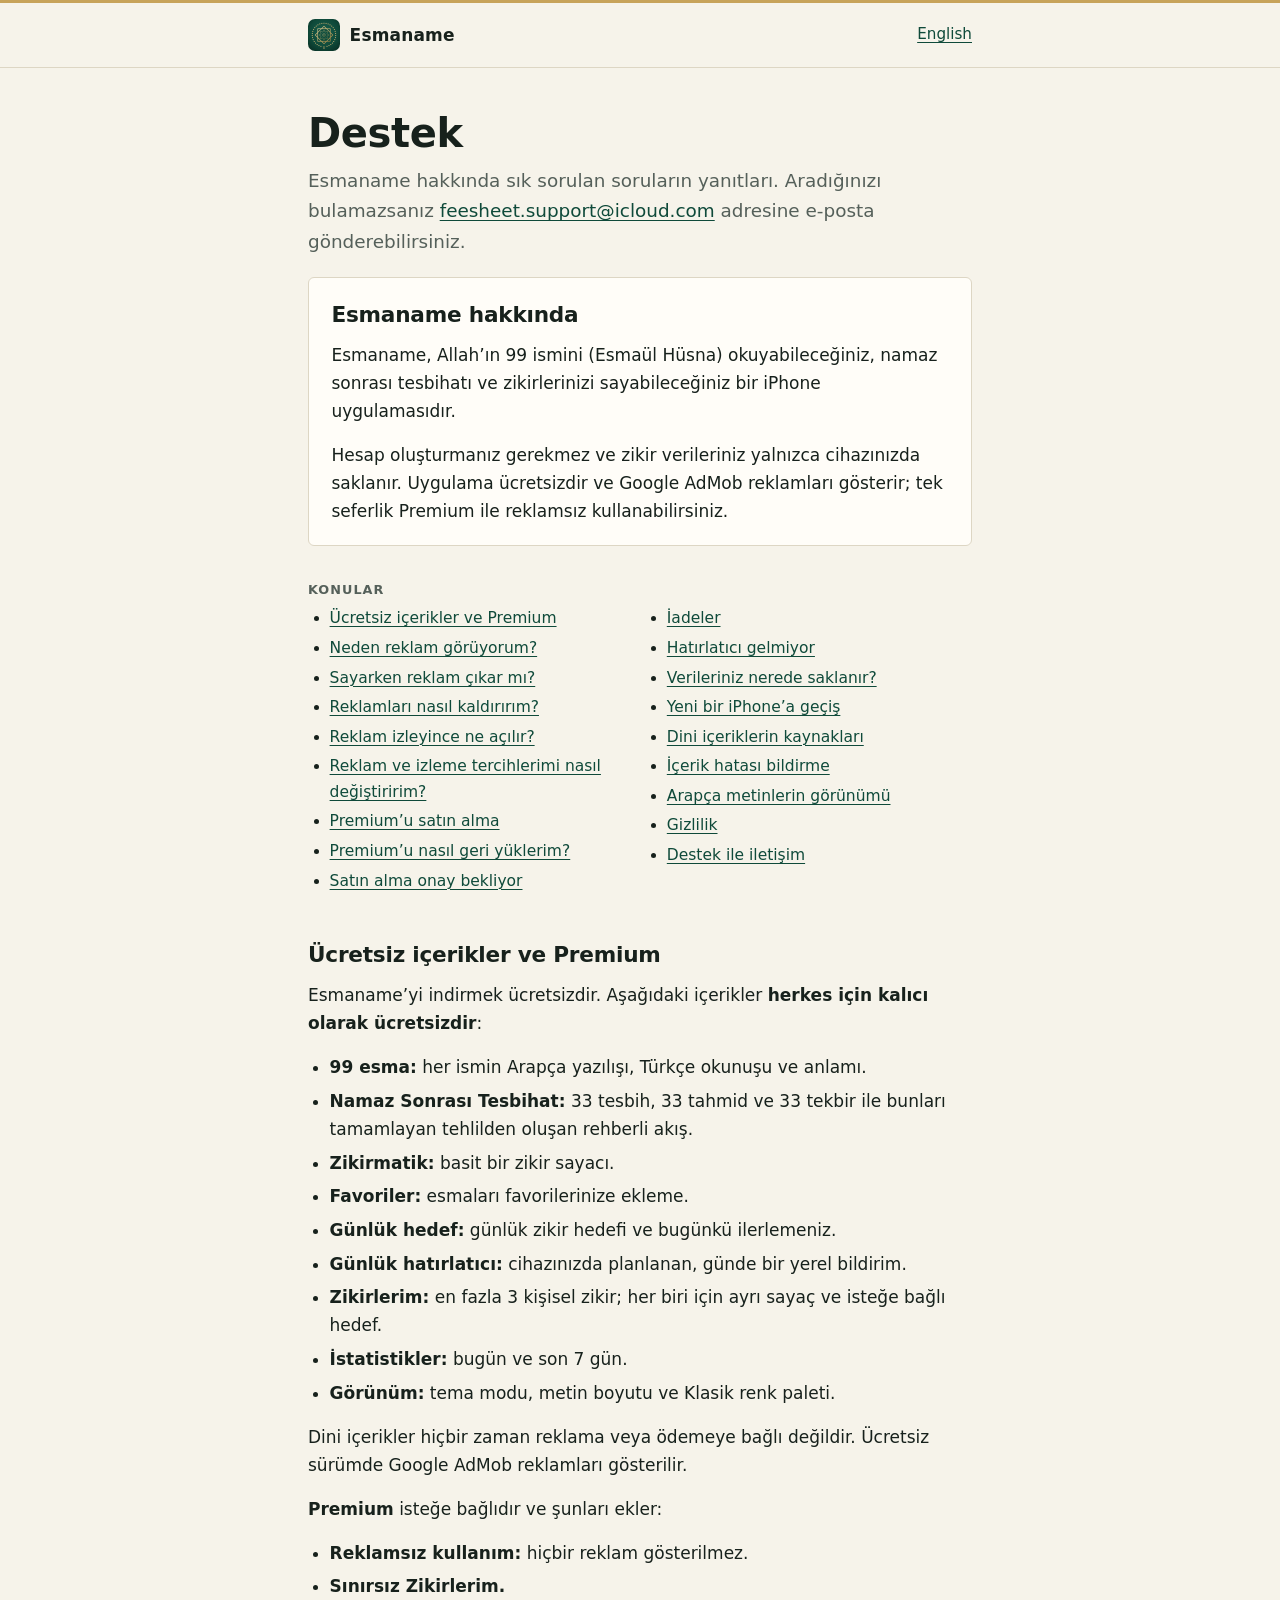
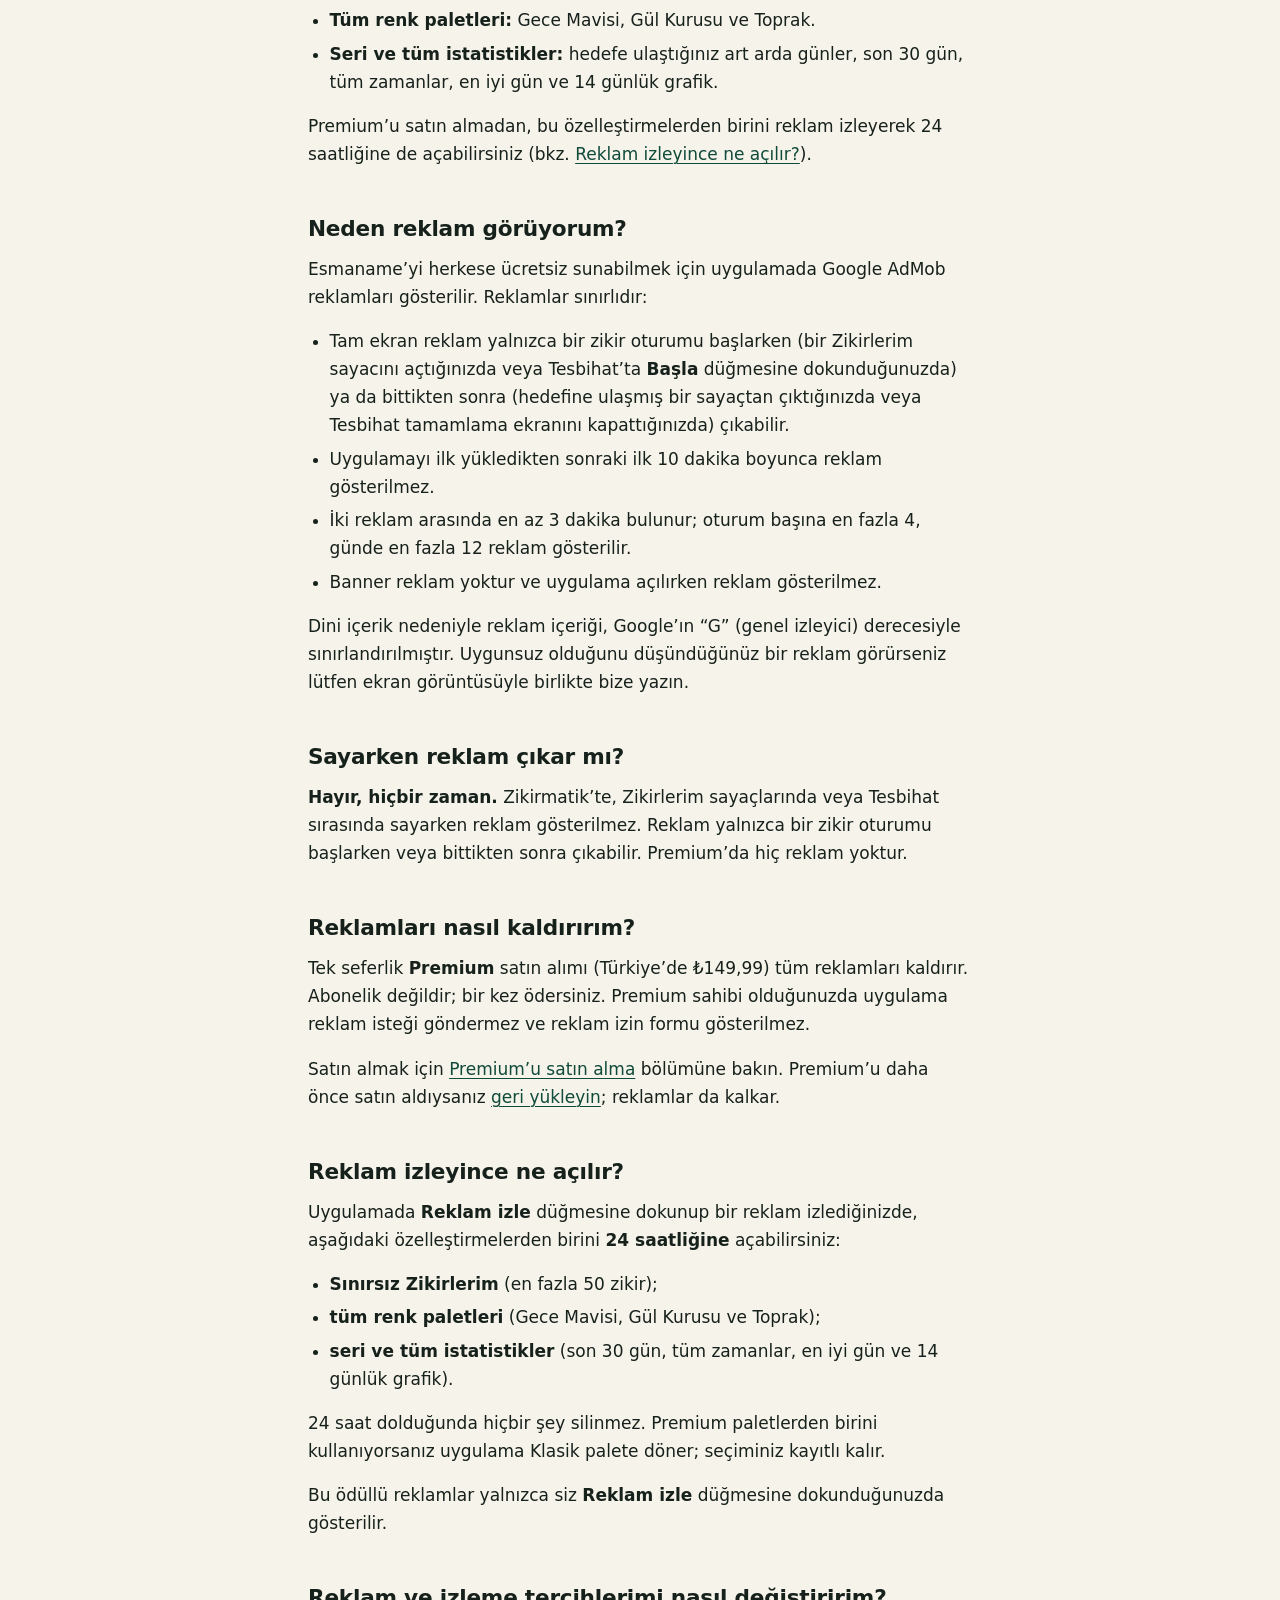
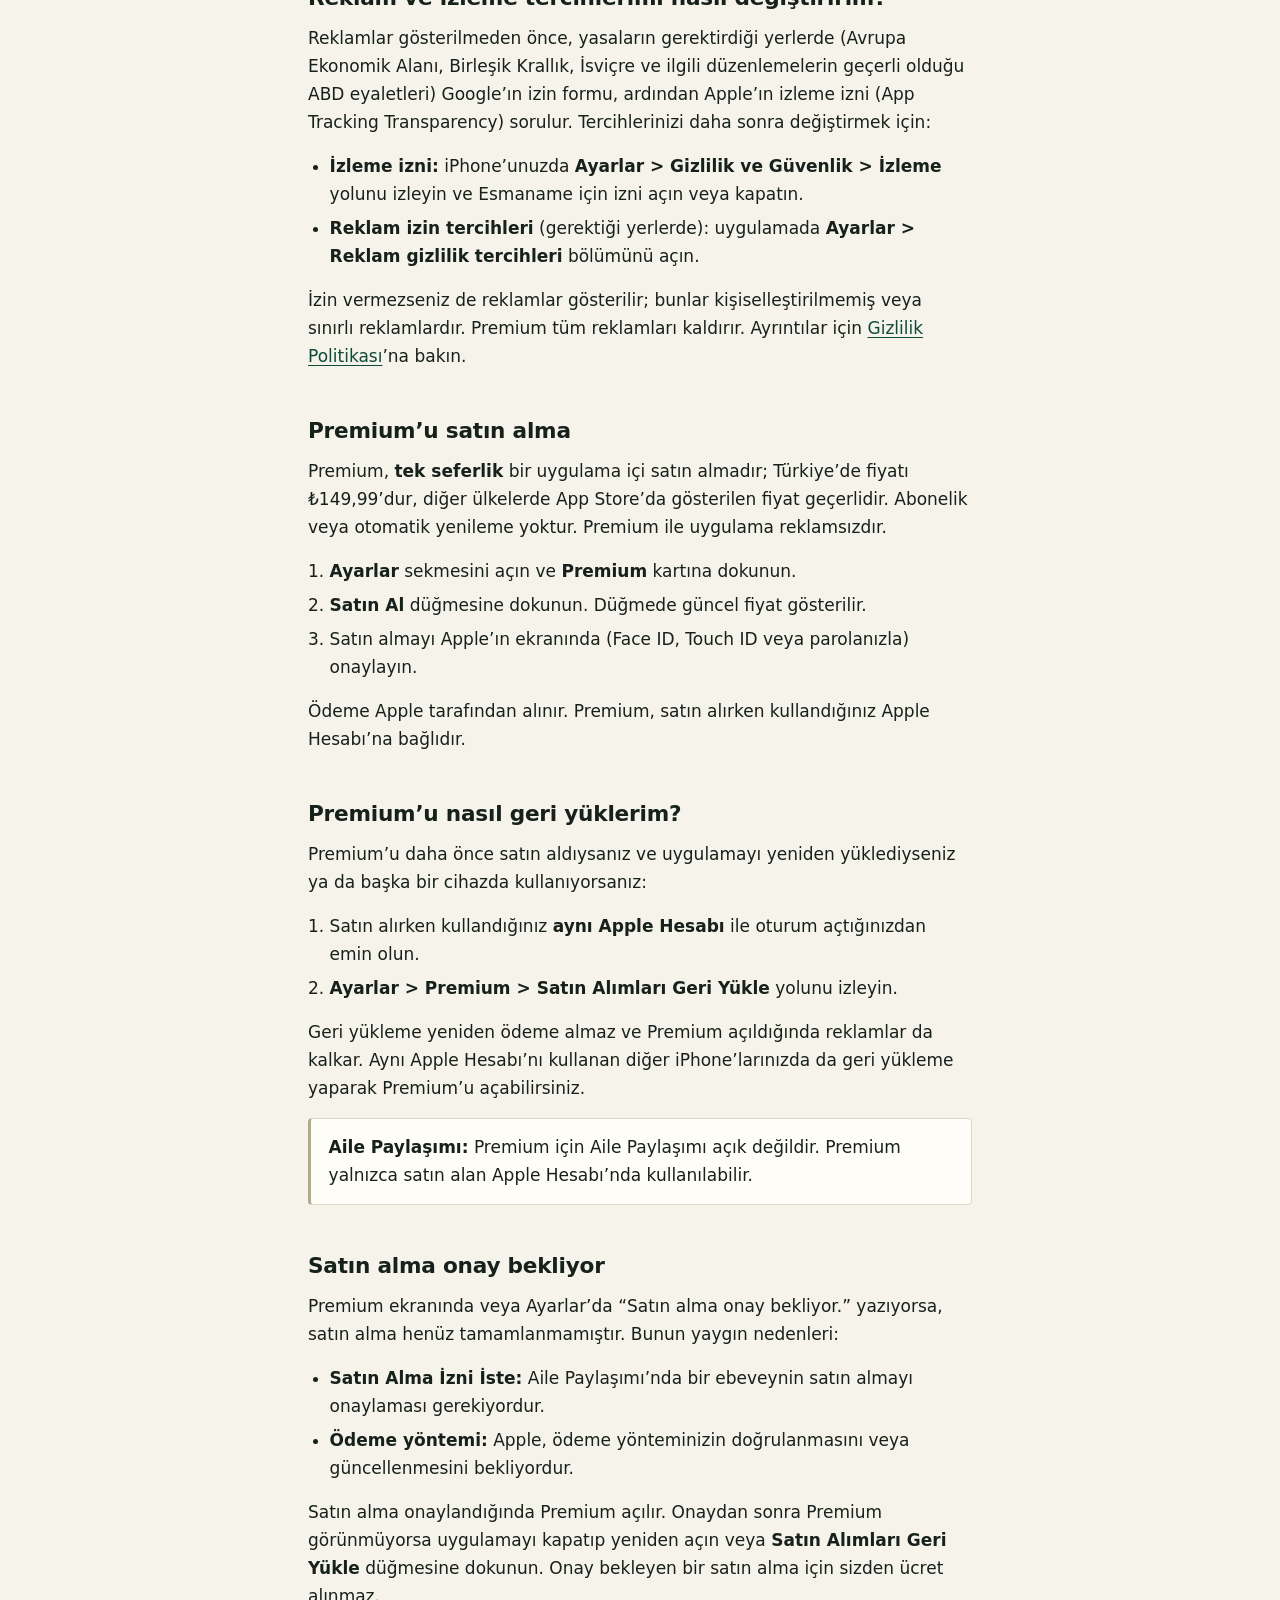
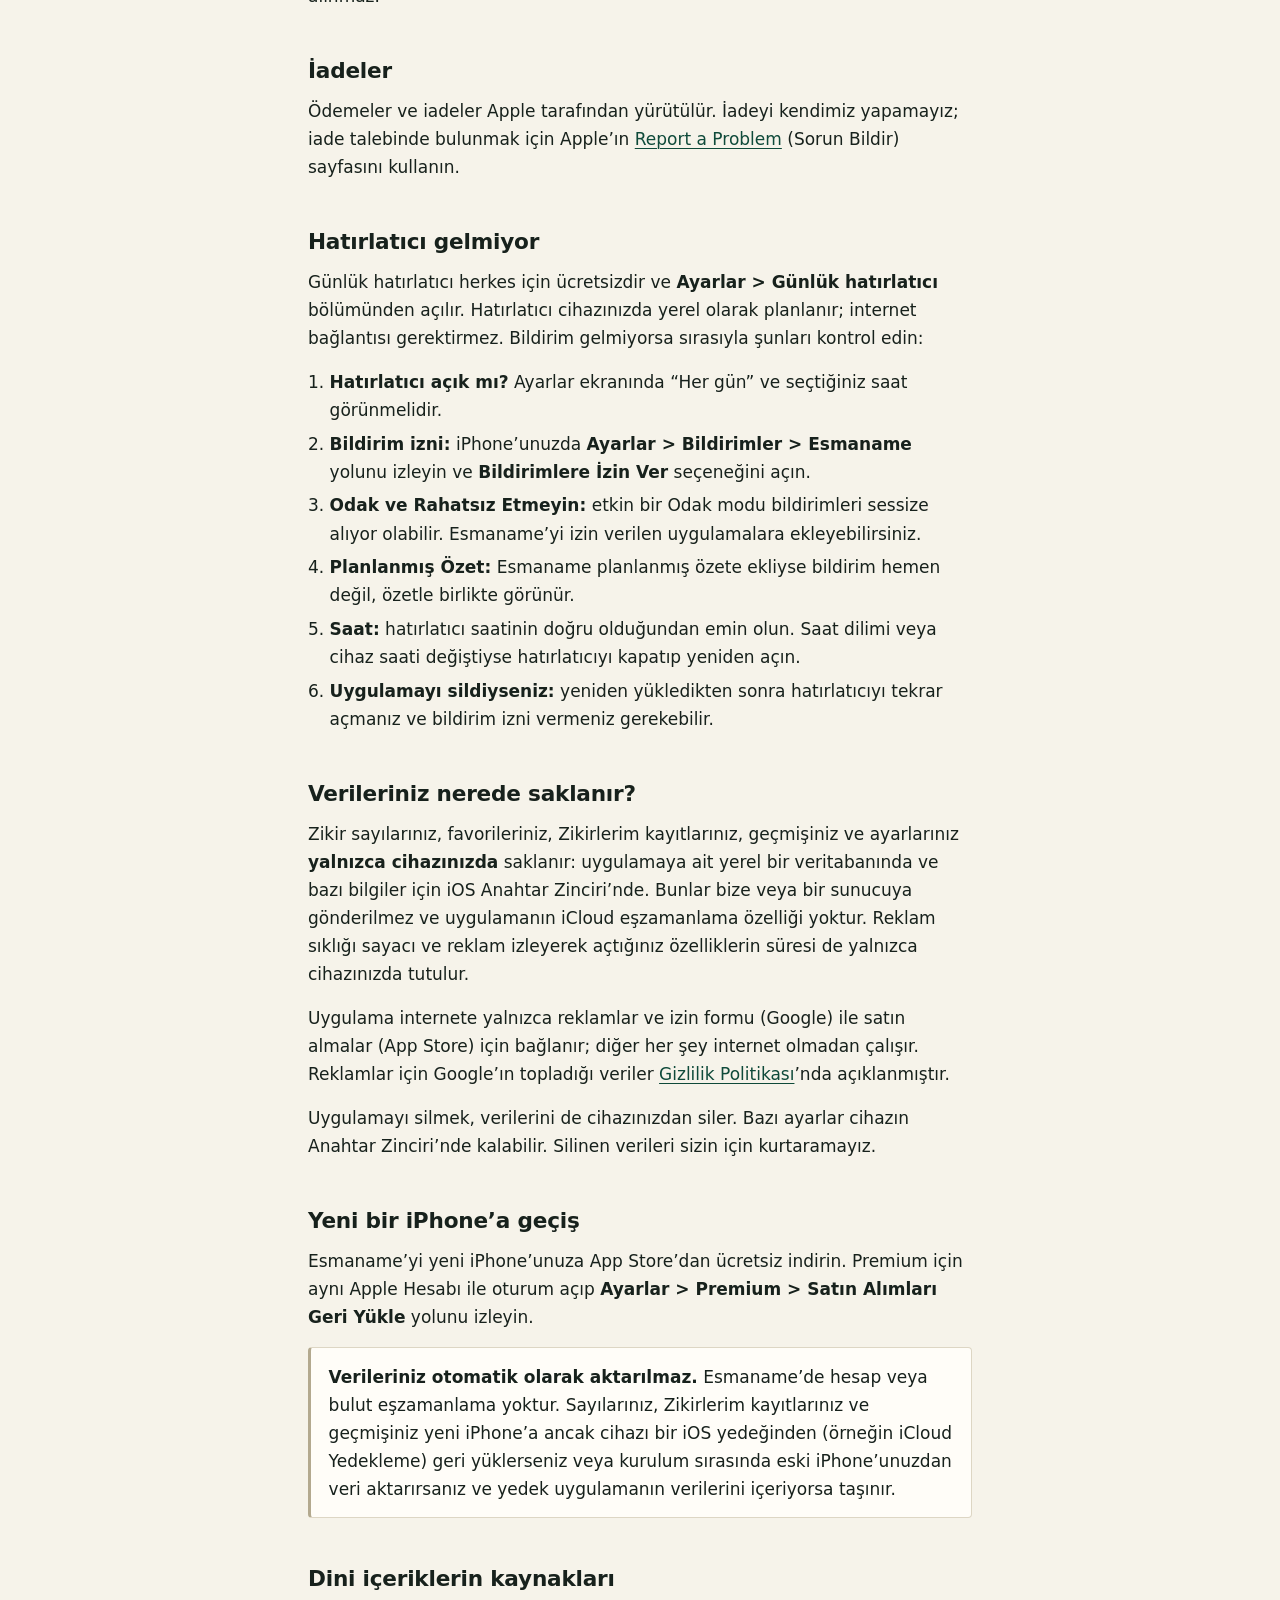
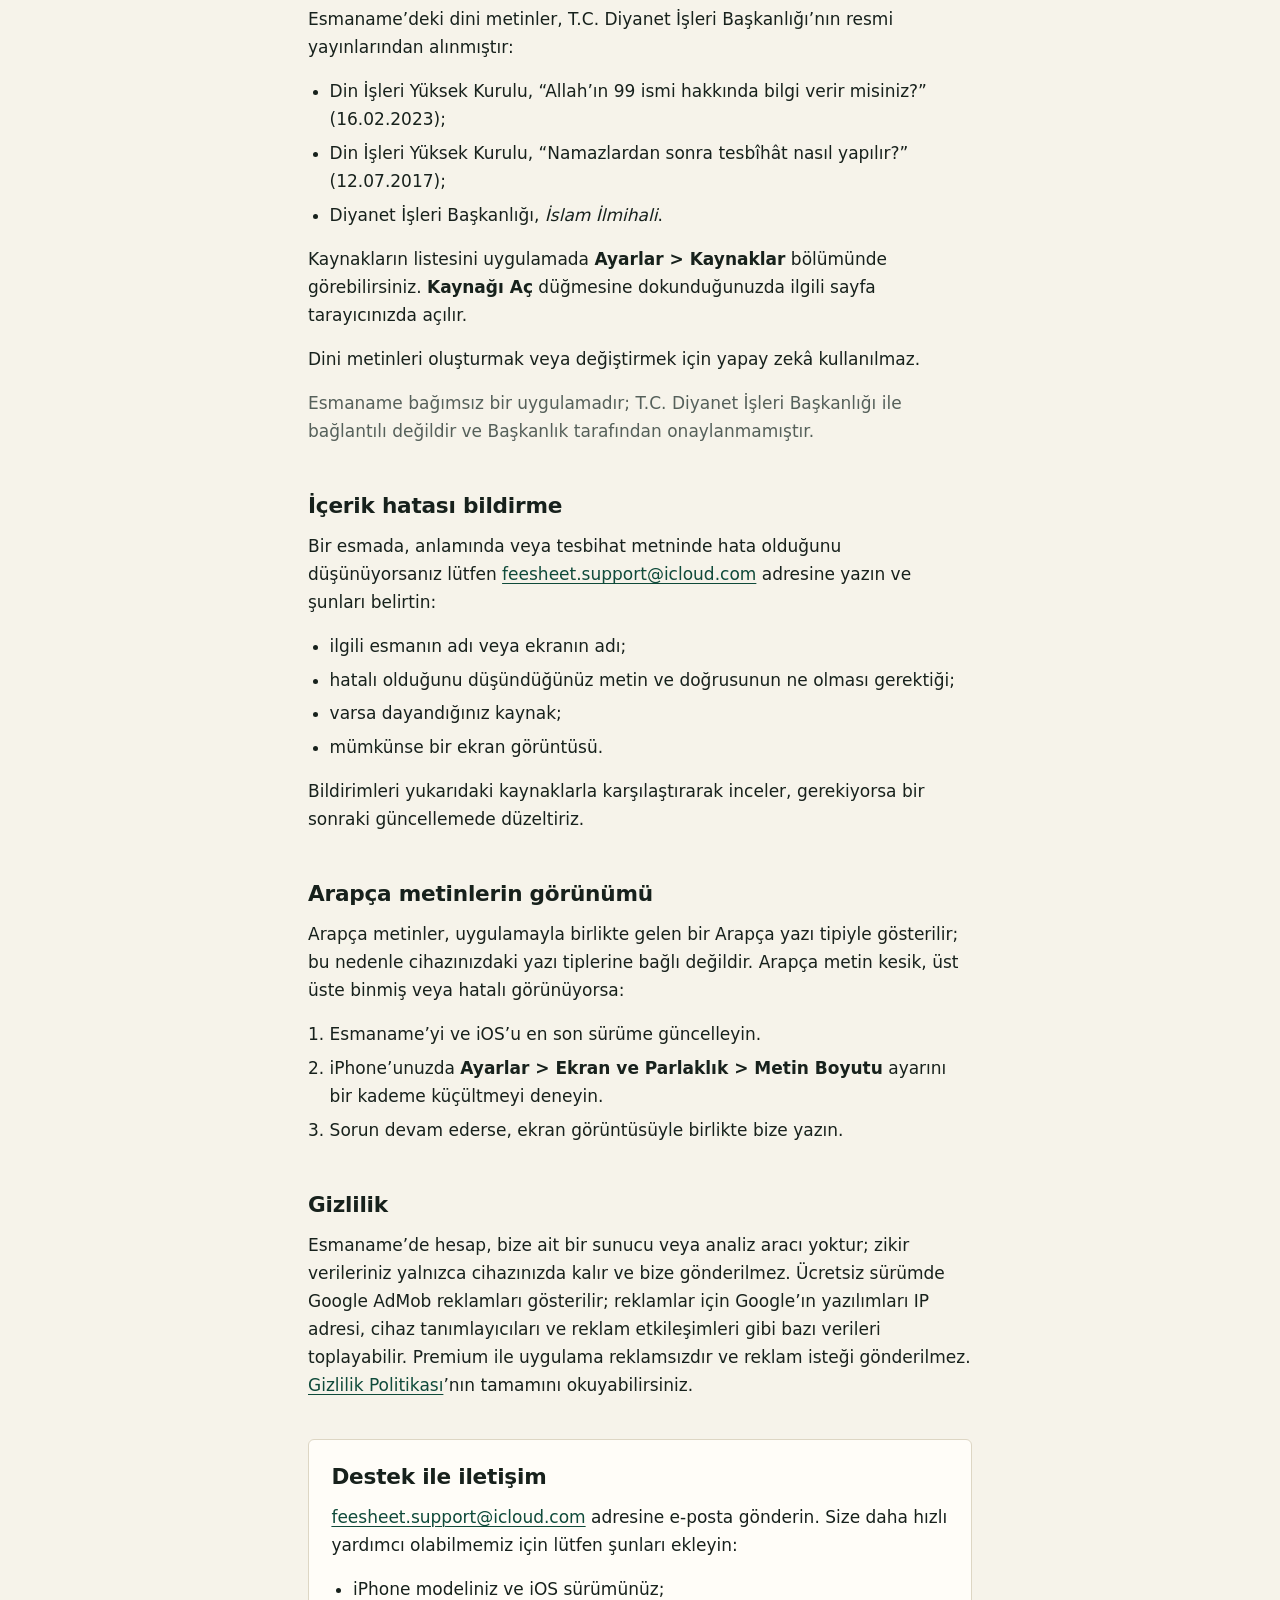
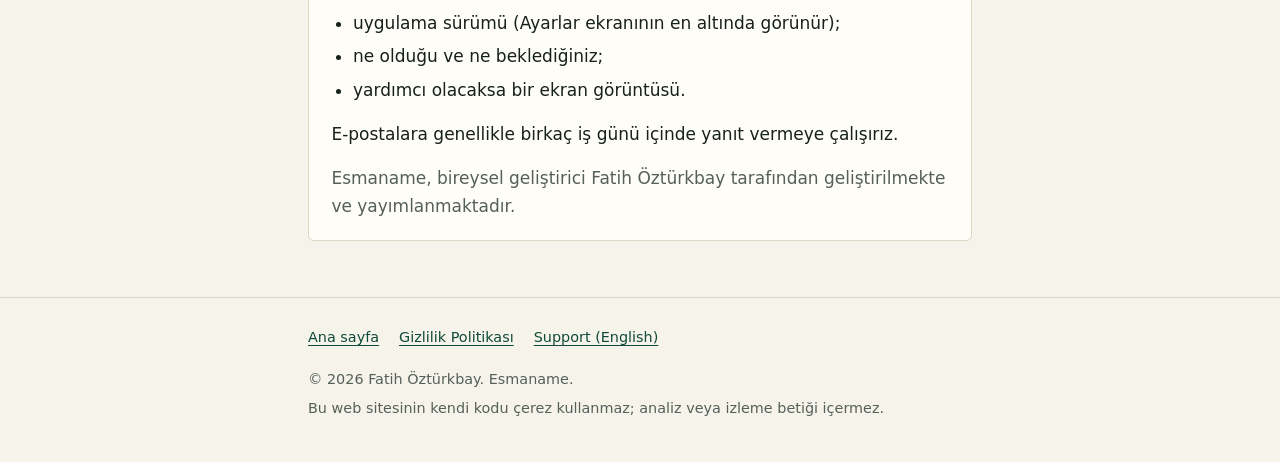
==== commit 3dc4bb93: "Update site for AdMob ads and ad-free Premium Esmaname is now free with Google AdMob ads, and the on" ====
--- a/destek/index.html
+++ b/destek/index.html
@@ -4,7 +4,7 @@
   <meta charset="utf-8">
   <meta name="viewport" content="width=device-width, initial-scale=1">
   <title>Destek — Esmaname</title>
-  <meta name="description" content="Esmaname için yardım: ücretsiz içerikler ve Premium, satın alma ve geri yükleme, onay bekleyen satın almalar, hatırlatıcılar, verileriniz, yeni iPhone, kaynaklar ve iletişim.">
+  <meta name="description" content="Esmaname için yardım: ücretsiz içerikler, Google AdMob reklamları ve Premium ile reklamsız kullanım, reklam izleyerek açılan özellikler, satın alma ve geri yükleme, reklam ve izleme tercihleri, hatırlatıcılar, verileriniz, kaynaklar ve iletişim.">
   <link rel="canonical" href="https://ozturkbay.github.io/esmaname-support/destek/">
   <link rel="alternate" hreflang="tr" href="https://ozturkbay.github.io/esmaname-support/destek/">
   <link rel="alternate" hreflang="en" href="https://ozturkbay.github.io/esmaname-support/en/support/">
@@ -36,15 +36,20 @@
       <section class="card" aria-labelledby="about">
         <h2 id="about">Esmaname hakkında</h2>
         <p>Esmaname, Allah’ın 99 ismini (Esmaül Hüsna) okuyabileceğiniz, namaz sonrası tesbihatı ve zikirlerinizi sayabileceğiniz bir iPhone uygulamasıdır.</p>
-        <p>Hesap oluşturmanız gerekmez, reklam yoktur ve verileriniz yalnızca cihazınızda saklanır.</p>
+        <p>Hesap oluşturmanız gerekmez ve zikir verileriniz yalnızca cihazınızda saklanır. Uygulama ücretsizdir ve Google AdMob reklamları gösterir; tek seferlik Premium ile reklamsız kullanabilirsiniz.</p>
       </section>
 
       <nav class="toc" aria-labelledby="toc-title">
         <h2 id="toc-title">Konular</h2>
         <ul>
           <li><a href="#free-premium">Ücretsiz içerikler ve Premium</a></li>
+          <li><a href="#why-ads">Neden reklam görüyorum?</a></li>
+          <li><a href="#ads-counting">Sayarken reklam çıkar mı?</a></li>
+          <li><a href="#remove-ads">Reklamları nasıl kaldırırım?</a></li>
+          <li><a href="#rewarded">Reklam izleyince ne açılır?</a></li>
+          <li><a href="#ad-preferences">Reklam ve izleme tercihlerimi nasıl değiştiririm?</a></li>
           <li><a href="#buy">Premium’u satın alma</a></li>
-          <li><a href="#restore">Satın alımları geri yükleme</a></li>
+          <li><a href="#restore">Premium’u nasıl geri yüklerim?</a></li>
           <li><a href="#pending">Satın alma onay bekliyor</a></li>
           <li><a href="#refunds">İadeler</a></li>
           <li><a href="#reminders">Hatırlatıcı gelmiyor</a></li>
@@ -66,20 +71,71 @@
           <li><strong>Namaz Sonrası Tesbihat:</strong> 33 tesbih, 33 tahmid ve 33 tekbir ile bunları tamamlayan tehlilden oluşan rehberli akış.</li>
           <li><strong>Zikirmatik:</strong> basit bir zikir sayacı.</li>
           <li><strong>Favoriler:</strong> esmaları favorilerinize ekleme.</li>
-        </ul>
+          <li><strong>Günlük hedef:</strong> günlük zikir hedefi ve bugünkü ilerlemeniz.</li>
+          <li><strong>Günlük hatırlatıcı:</strong> cihazınızda planlanan, günde bir yerel bildirim.</li>
+          <li><strong>Zikirlerim:</strong> en fazla 3 kişisel zikir; her biri için ayrı sayaç ve isteğe bağlı hedef.</li>
+          <li><strong>İstatistikler:</strong> bugün ve son 7 gün.</li>
+          <li><strong>Görünüm:</strong> tema modu, metin boyutu ve Klasik renk paleti.</li>
+        </ul>
+        <p>Dini içerikler hiçbir zaman reklama veya ödemeye bağlı değildir. Ücretsiz sürümde Google AdMob reklamları gösterilir.</p>
         <p><strong>Premium</strong> isteğe bağlıdır ve şunları ekler:</p>
         <ul>
-          <li><strong>Zikirlerim:</strong> kendi adlandırdığınız zikirler; her biri için ayrı sayaç ve isteğe bağlı hedef.</li>
-          <li><strong>Günlük hedef ve seri:</strong> günlük zikir hedefi ve hedefe ulaştığınız art arda günler.</li>
-          <li><strong>Geçmiş ve istatistikler.</strong></li>
-          <li><strong>Ek renk paletleri:</strong> Gece Mavisi, Gül Kurusu ve Toprak.</li>
-          <li><strong>Günlük hatırlatıcı:</strong> cihazınızda planlanan yerel bir bildirim.</li>
-        </ul>
+          <li><strong>Reklamsız kullanım:</strong> hiçbir reklam gösterilmez.</li>
+          <li><strong>Sınırsız Zikirlerim.</strong></li>
+          <li><strong>Tüm renk paletleri:</strong> Gece Mavisi, Gül Kurusu ve Toprak.</li>
+          <li><strong>Seri ve tüm istatistikler:</strong> hedefe ulaştığınız art arda günler, son 30 gün, tüm zamanlar, en iyi gün ve 14 günlük grafik.</li>
+        </ul>
+        <p>Premium’u satın almadan, bu özelleştirmelerden birini reklam izleyerek 24 saatliğine de açabilirsiniz (bkz. <a href="#rewarded">Reklam izleyince ne açılır?</a>).</p>
+      </section>
+
+      <section aria-labelledby="why-ads">
+        <h2 id="why-ads">Neden reklam görüyorum?</h2>
+        <p>Esmaname’yi herkese ücretsiz sunabilmek için uygulamada Google AdMob reklamları gösterilir. Reklamlar sınırlıdır:</p>
+        <ul>
+          <li>Tam ekran reklam yalnızca bir zikir oturumu başlarken (bir Zikirlerim sayacını açtığınızda veya Tesbihat’ta <span class="path">Başla</span> düğmesine dokunduğunuzda) ya da bittikten sonra (hedefine ulaşmış bir sayaçtan çıktığınızda veya Tesbihat tamamlama ekranını kapattığınızda) çıkabilir.</li>
+          <li>Uygulamayı ilk yükledikten sonraki ilk 10 dakika boyunca reklam gösterilmez.</li>
+          <li>İki reklam arasında en az 3 dakika bulunur; oturum başına en fazla 4, günde en fazla 12 reklam gösterilir.</li>
+          <li>Banner reklam yoktur ve uygulama açılırken reklam gösterilmez.</li>
+        </ul>
+        <p>Dini içerik nedeniyle reklam içeriği, Google’ın “G” (genel izleyici) derecesiyle sınırlandırılmıştır. Uygunsuz olduğunu düşündüğünüz bir reklam görürseniz lütfen ekran görüntüsüyle birlikte bize yazın.</p>
+      </section>
+
+      <section aria-labelledby="ads-counting">
+        <h2 id="ads-counting">Sayarken reklam çıkar mı?</h2>
+        <p><strong>Hayır, hiçbir zaman.</strong> Zikirmatik’te, Zikirlerim sayaçlarında veya Tesbihat sırasında sayarken reklam gösterilmez. Reklam yalnızca bir zikir oturumu başlarken veya bittikten sonra çıkabilir. Premium’da hiç reklam yoktur.</p>
+      </section>
+
+      <section aria-labelledby="remove-ads">
+        <h2 id="remove-ads">Reklamları nasıl kaldırırım?</h2>
+        <p>Tek seferlik <strong>Premium</strong> satın alımı (Türkiye’de ₺149,99) tüm reklamları kaldırır. Abonelik değildir; bir kez ödersiniz. Premium sahibi olduğunuzda uygulama reklam isteği göndermez ve reklam izin formu gösterilmez.</p>
+        <p>Satın almak için <a href="#buy">Premium’u satın alma</a> bölümüne bakın. Premium’u daha önce satın aldıysanız <a href="#restore">geri yükleyin</a>; reklamlar da kalkar.</p>
+      </section>
+
+      <section aria-labelledby="rewarded">
+        <h2 id="rewarded">Reklam izleyince ne açılır?</h2>
+        <p>Uygulamada <span class="path">Reklam izle</span> düğmesine dokunup bir reklam izlediğinizde, aşağıdaki özelleştirmelerden birini <strong>24 saatliğine</strong> açabilirsiniz:</p>
+        <ul>
+          <li><strong>Sınırsız Zikirlerim</strong> (en fazla 50 zikir);</li>
+          <li><strong>tüm renk paletleri</strong> (Gece Mavisi, Gül Kurusu ve Toprak);</li>
+          <li><strong>seri ve tüm istatistikler</strong> (son 30 gün, tüm zamanlar, en iyi gün ve 14 günlük grafik).</li>
+        </ul>
+        <p>24 saat dolduğunda hiçbir şey silinmez. Premium paletlerden birini kullanıyorsanız uygulama Klasik palete döner; seçiminiz kayıtlı kalır.</p>
+        <p>Bu ödüllü reklamlar yalnızca siz <span class="path">Reklam izle</span> düğmesine dokunduğunuzda gösterilir.</p>
+      </section>
+
+      <section aria-labelledby="ad-preferences">
+        <h2 id="ad-preferences">Reklam ve izleme tercihlerimi nasıl değiştiririm?</h2>
+        <p>Reklamlar gösterilmeden önce, yasaların gerektirdiği yerlerde (Avrupa Ekonomik Alanı, Birleşik Krallık, İsviçre ve ilgili düzenlemelerin geçerli olduğu ABD eyaletleri) Google’ın izin formu, ardından Apple’ın izleme izni (App Tracking Transparency) sorulur. Tercihlerinizi daha sonra değiştirmek için:</p>
+        <ul>
+          <li><strong>İzleme izni:</strong> iPhone’unuzda <span class="path">Ayarlar &gt; Gizlilik ve Güvenlik &gt; İzleme</span> yolunu izleyin ve Esmaname için izni açın veya kapatın.</li>
+          <li><strong>Reklam izin tercihleri</strong> (gerektiği yerlerde): uygulamada <span class="path">Ayarlar &gt; Reklam gizlilik tercihleri</span> bölümünü açın.</li>
+        </ul>
+        <p>İzin vermezseniz de reklamlar gösterilir; bunlar kişiselleştirilmemiş veya sınırlı reklamlardır. Premium tüm reklamları kaldırır. Ayrıntılar için <a href="../gizlilik/#consent">Gizlilik Politikası</a>’na bakın.</p>
       </section>
 
       <section aria-labelledby="buy">
         <h2 id="buy">Premium’u satın alma</h2>
-        <p>Premium, <strong>tek seferlik</strong> bir uygulama içi satın almadır. Abonelik, otomatik yenileme veya reklam yoktur; fiyat, App Store’da gösterilen fiyattır.</p>
+        <p>Premium, <strong>tek seferlik</strong> bir uygulama içi satın almadır; Türkiye’de fiyatı ₺149,99’dur, diğer ülkelerde App Store’da gösterilen fiyat geçerlidir. Abonelik veya otomatik yenileme yoktur. Premium ile uygulama reklamsızdır.</p>
         <ol>
           <li><span class="path">Ayarlar</span> sekmesini açın ve <span class="path">Premium</span> kartına dokunun.</li>
           <li><span class="path">Satın Al</span> düğmesine dokunun. Düğmede güncel fiyat gösterilir.</li>
@@ -89,13 +145,13 @@
       </section>
 
       <section aria-labelledby="restore">
-        <h2 id="restore">Satın alımları geri yükleme</h2>
+        <h2 id="restore">Premium’u nasıl geri yüklerim?</h2>
         <p>Premium’u daha önce satın aldıysanız ve uygulamayı yeniden yüklediyseniz ya da başka bir cihazda kullanıyorsanız:</p>
         <ol>
           <li>Satın alırken kullandığınız <strong>aynı Apple Hesabı</strong> ile oturum açtığınızdan emin olun.</li>
           <li><span class="path">Ayarlar &gt; Premium &gt; Satın Alımları Geri Yükle</span> yolunu izleyin.</li>
         </ol>
-        <p>Geri yükleme yeniden ödeme almaz. Aynı Apple Hesabı’nı kullanan diğer iPhone’larınızda da geri yükleme yaparak Premium’u açabilirsiniz.</p>
+        <p>Geri yükleme yeniden ödeme almaz ve Premium açıldığında reklamlar da kalkar. Aynı Apple Hesabı’nı kullanan diğer iPhone’larınızda da geri yükleme yaparak Premium’u açabilirsiniz.</p>
         <div class="note">
           <p><strong>Aile Paylaşımı:</strong> Premium için Aile Paylaşımı açık değildir. Premium yalnızca satın alan Apple Hesabı’nda kullanılabilir.</p>
         </div>
@@ -118,7 +174,7 @@
 
       <section aria-labelledby="reminders">
         <h2 id="reminders">Hatırlatıcı gelmiyor</h2>
-        <p>Günlük hatırlatıcı bir Premium özelliğidir ve <span class="path">Ayarlar &gt; Günlük hatırlatıcı</span> bölümünden açılır. Hatırlatıcı cihazınızda yerel olarak planlanır; internet bağlantısı gerektirmez. Bildirim gelmiyorsa sırasıyla şunları kontrol edin:</p>
+        <p>Günlük hatırlatıcı herkes için ücretsizdir ve <span class="path">Ayarlar &gt; Günlük hatırlatıcı</span> bölümünden açılır. Hatırlatıcı cihazınızda yerel olarak planlanır; internet bağlantısı gerektirmez. Bildirim gelmiyorsa sırasıyla şunları kontrol edin:</p>
         <ol>
           <li><strong>Hatırlatıcı açık mı?</strong> Ayarlar ekranında “Her gün” ve seçtiğiniz saat görünmelidir.</li>
           <li><strong>Bildirim izni:</strong> iPhone’unuzda <span class="path">Ayarlar &gt; Bildirimler &gt; Esmaname</span> yolunu izleyin ve <span class="path">Bildirimlere İzin Ver</span> seçeneğini açın.</li>
@@ -131,7 +187,8 @@
 
       <section aria-labelledby="data">
         <h2 id="data">Verileriniz nerede saklanır?</h2>
-        <p>Zikir sayılarınız, favorileriniz, Zikirlerim kayıtlarınız, geçmişiniz ve ayarlarınız <strong>yalnızca cihazınızda</strong> saklanır: uygulamaya ait yerel bir veritabanında ve bazı ayarlar için iOS Anahtar Zinciri’nde. Hiçbir şey bize veya bir sunucuya gönderilmez ve uygulamanın iCloud eşzamanlama özelliği yoktur.</p>
+        <p>Zikir sayılarınız, favorileriniz, Zikirlerim kayıtlarınız, geçmişiniz ve ayarlarınız <strong>yalnızca cihazınızda</strong> saklanır: uygulamaya ait yerel bir veritabanında ve bazı bilgiler için iOS Anahtar Zinciri’nde. Bunlar bize veya bir sunucuya gönderilmez ve uygulamanın iCloud eşzamanlama özelliği yoktur. Reklam sıklığı sayacı ve reklam izleyerek açtığınız özelliklerin süresi de yalnızca cihazınızda tutulur.</p>
+        <p>Uygulama internete yalnızca reklamlar ve izin formu (Google) ile satın almalar (App Store) için bağlanır; diğer her şey internet olmadan çalışır. Reklamlar için Google’ın topladığı veriler <a href="../gizlilik/#google-data">Gizlilik Politikası</a>’nda açıklanmıştır.</p>
         <p>Uygulamayı silmek, verilerini de cihazınızdan siler. Bazı ayarlar cihazın Anahtar Zinciri’nde kalabilir. Silinen verileri sizin için kurtaramayız.</p>
       </section>
 
@@ -180,7 +237,7 @@
 
       <section aria-labelledby="privacy">
         <h2 id="privacy">Gizlilik</h2>
-        <p>Esmaname hiçbir veri toplamaz. Hesap, analiz, reklam veya izleme yoktur. <a href="../gizlilik/">Gizlilik Politikası</a>’nın tamamını okuyabilirsiniz.</p>
+        <p>Esmaname’de hesap, bize ait bir sunucu veya analiz aracı yoktur; zikir verileriniz yalnızca cihazınızda kalır ve bize gönderilmez. Ücretsiz sürümde Google AdMob reklamları gösterilir; reklamlar için Google’ın yazılımları IP adresi, cihaz tanımlayıcıları ve reklam etkileşimleri gibi bazı verileri toplayabilir. Premium ile uygulama reklamsızdır ve reklam isteği gönderilmez. <a href="../gizlilik/">Gizlilik Politikası</a>’nın tamamını okuyabilirsiniz.</p>
       </section>
 
       <section class="card contact" aria-labelledby="contact">
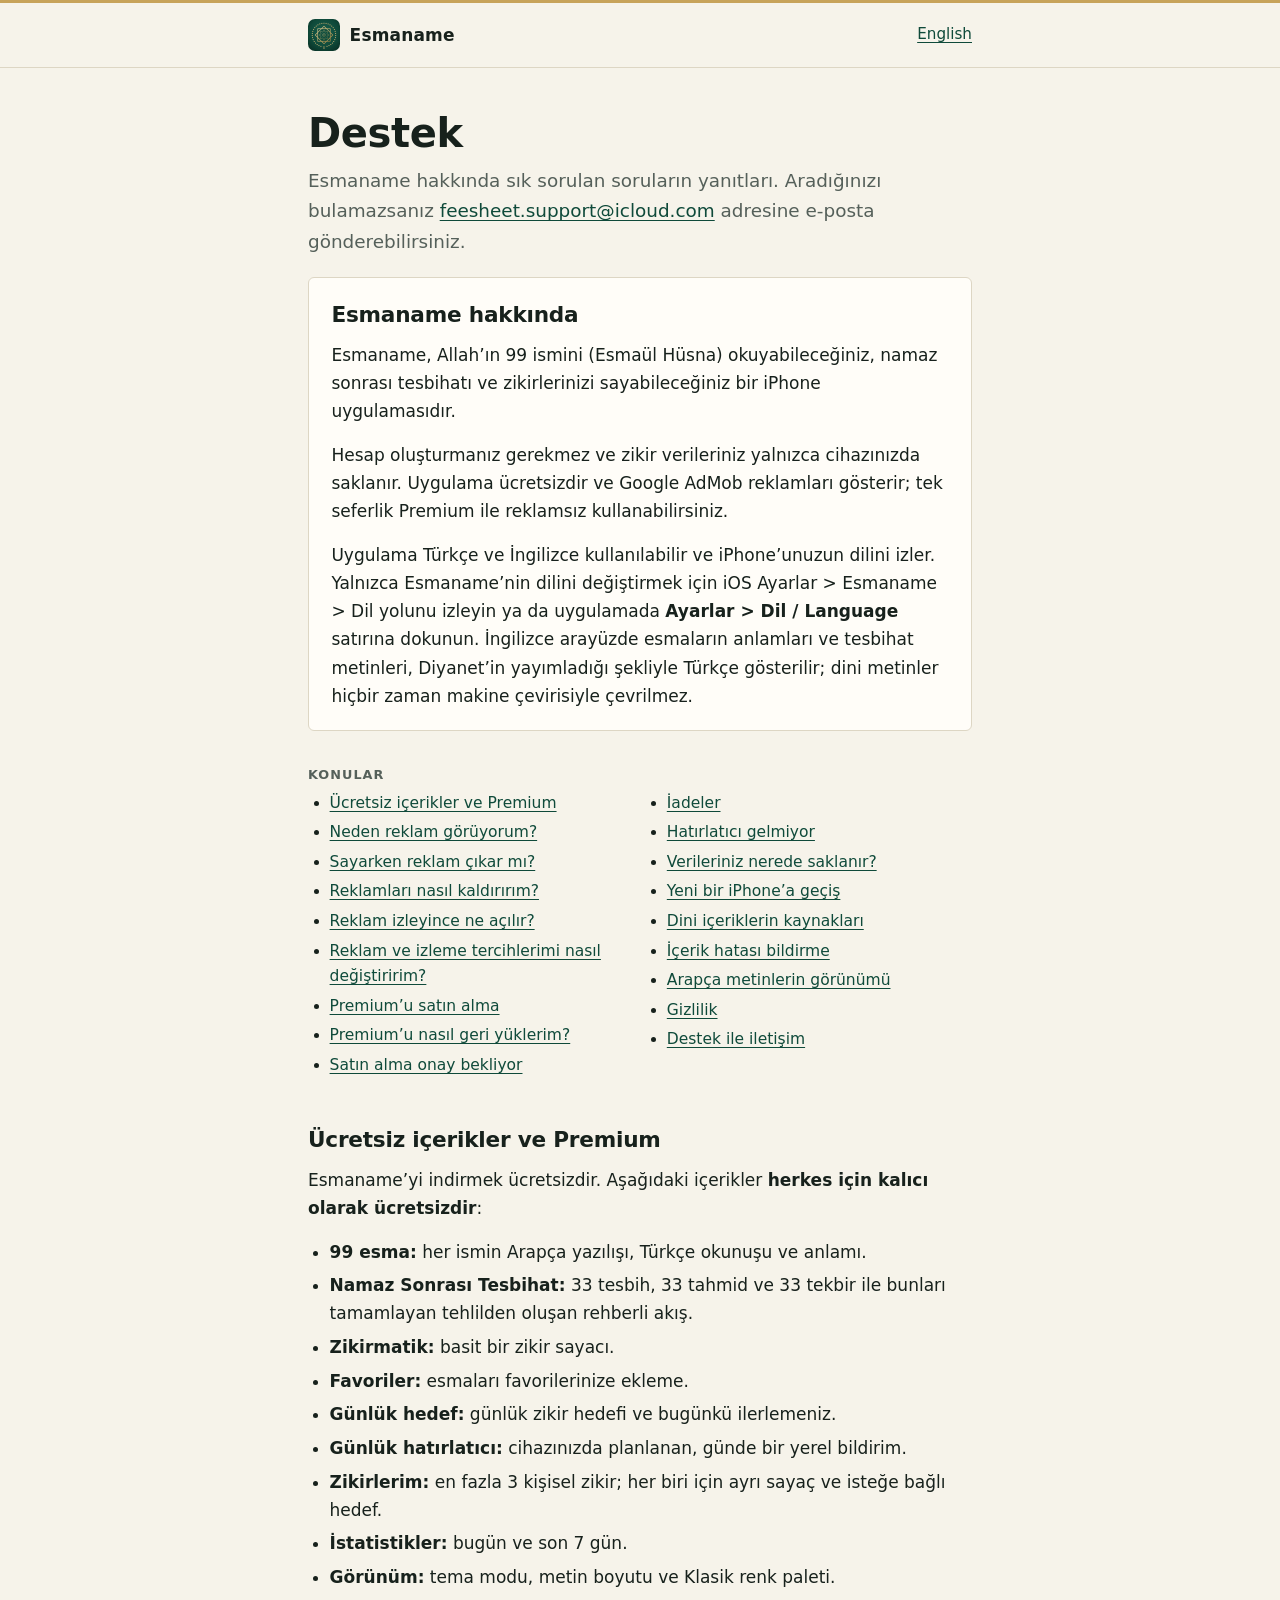
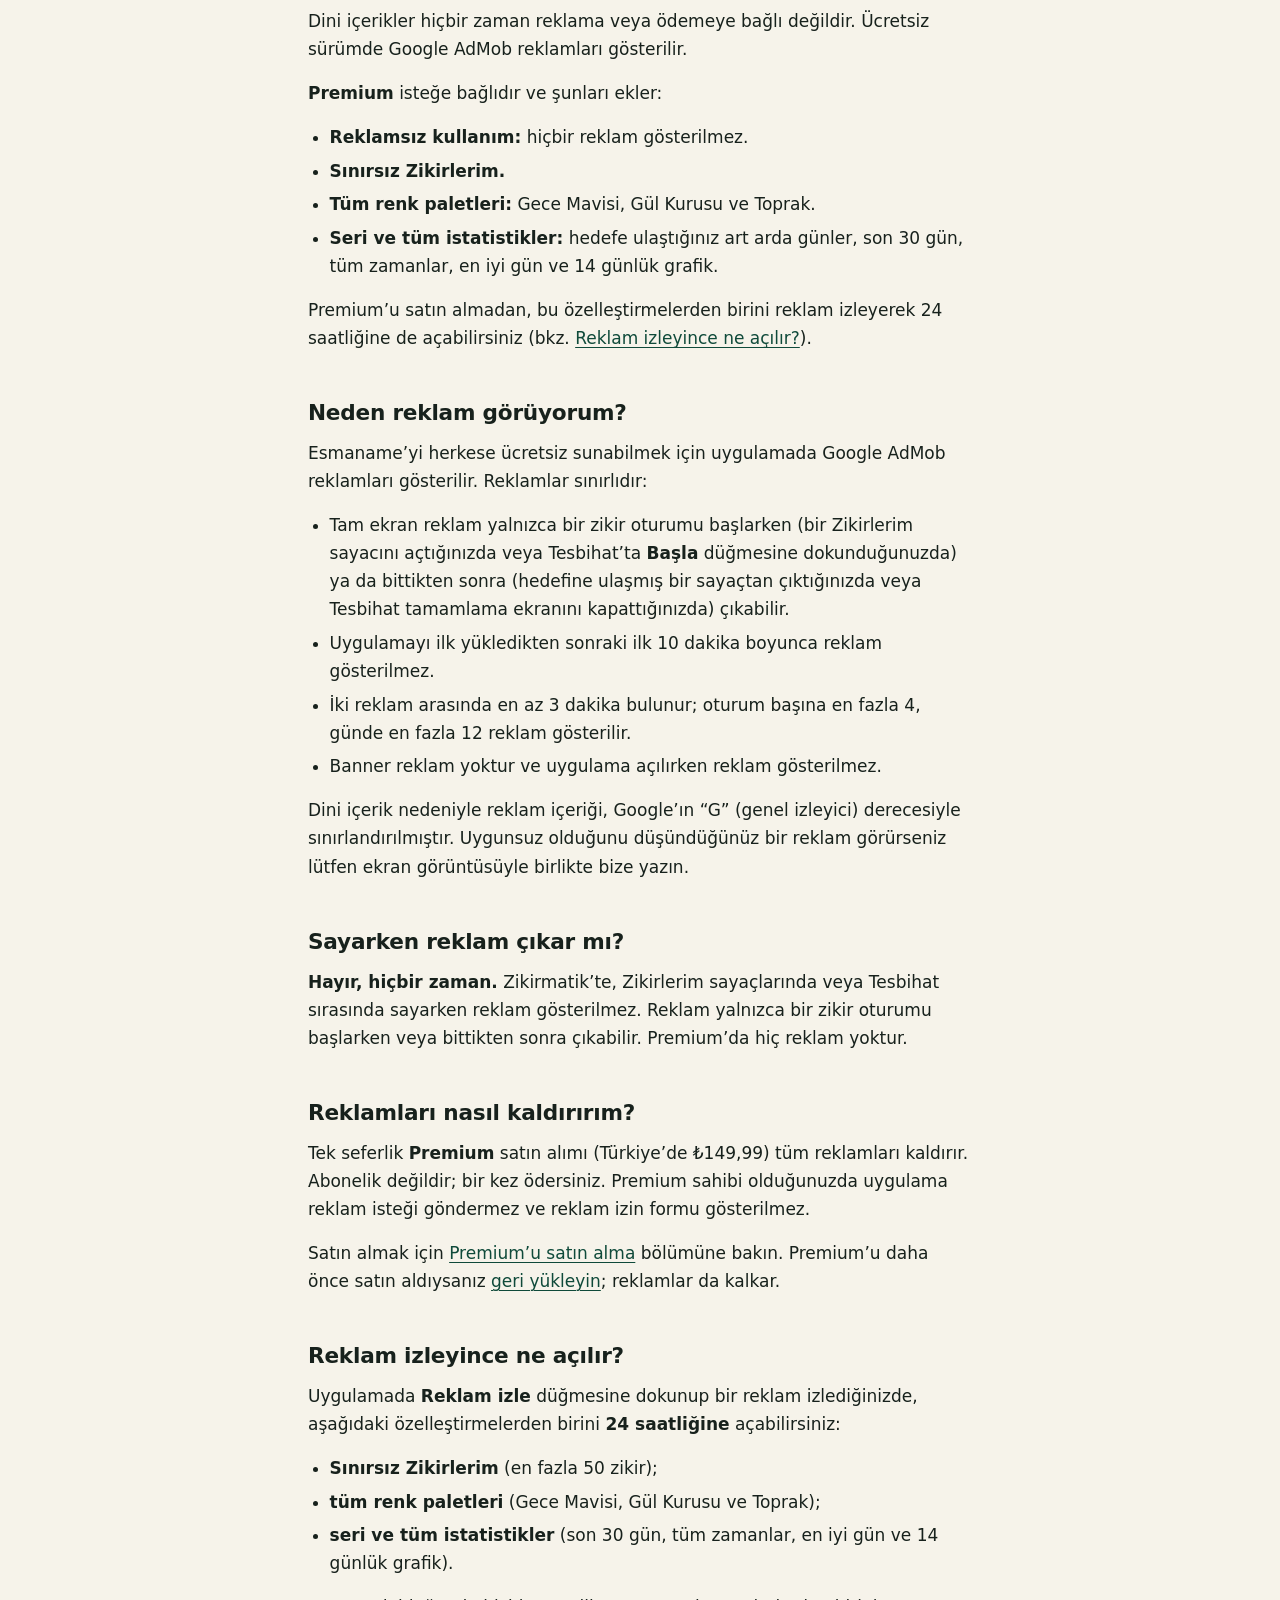
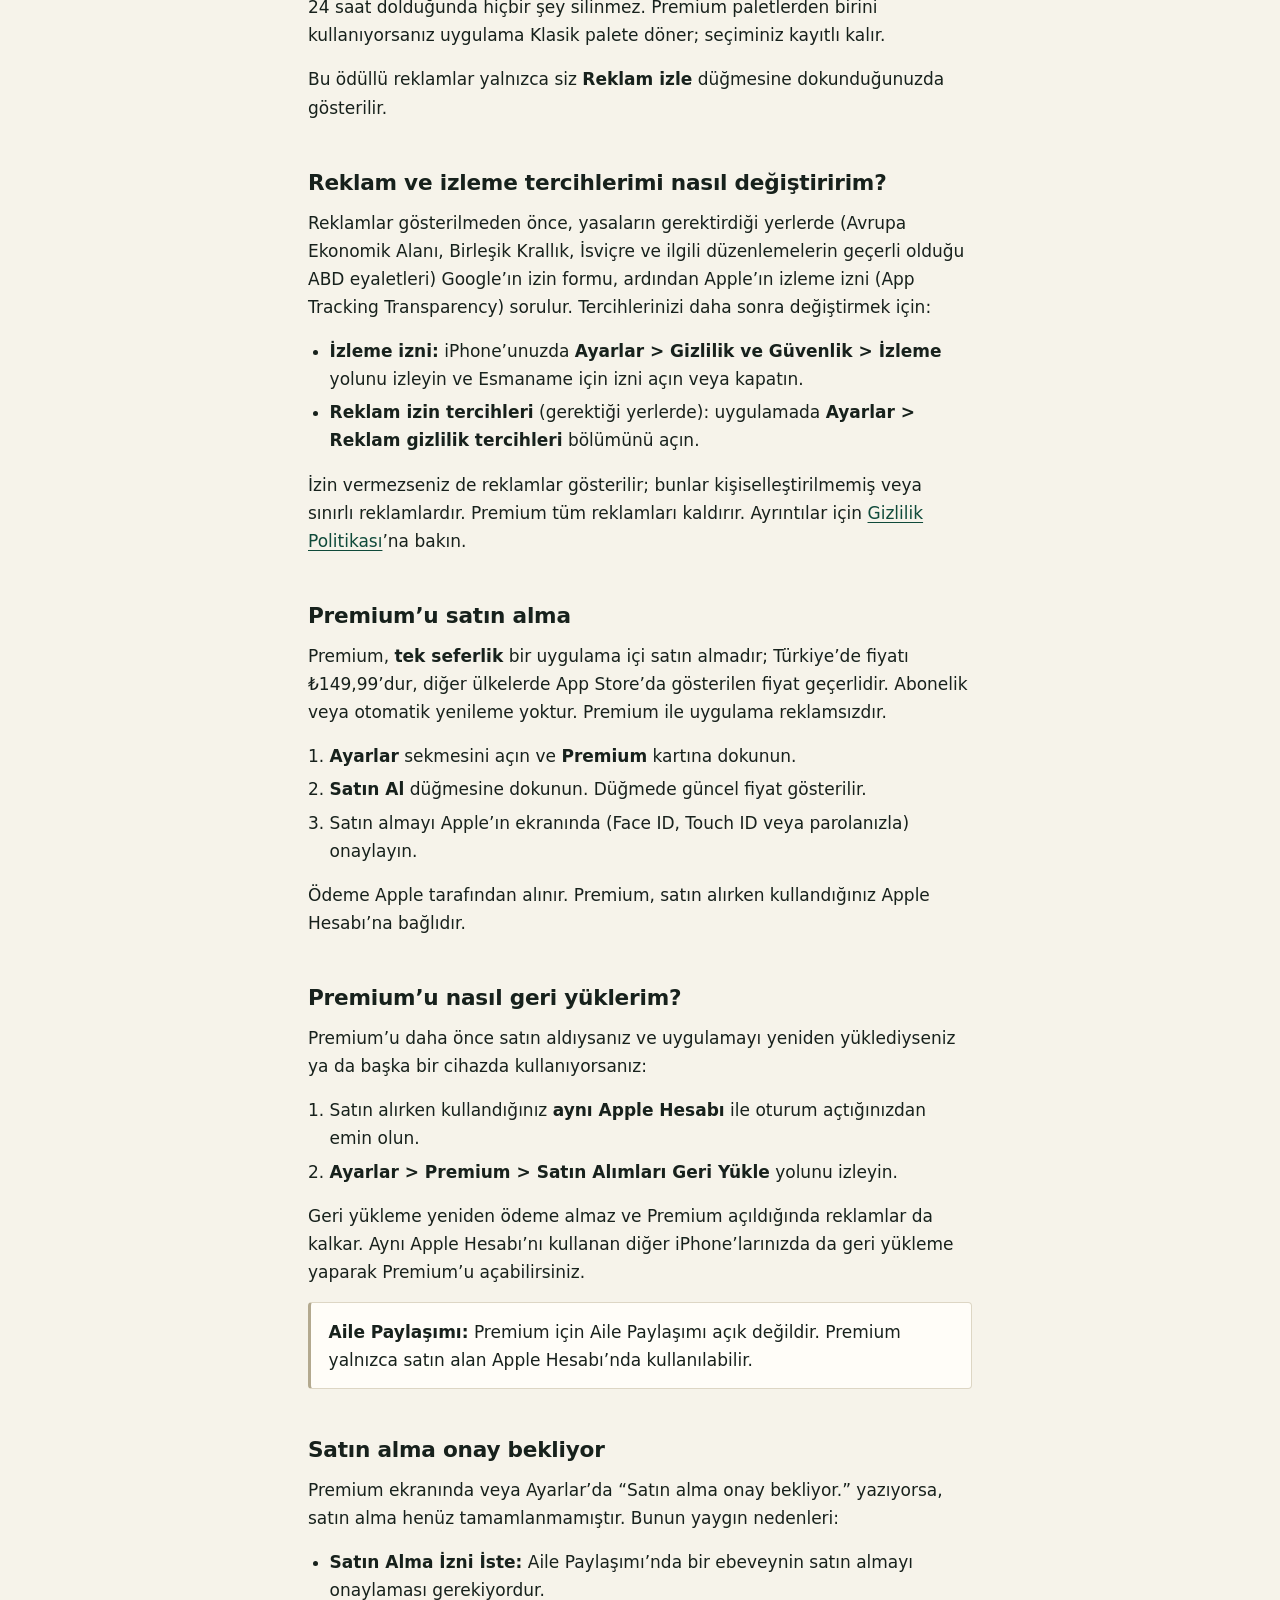
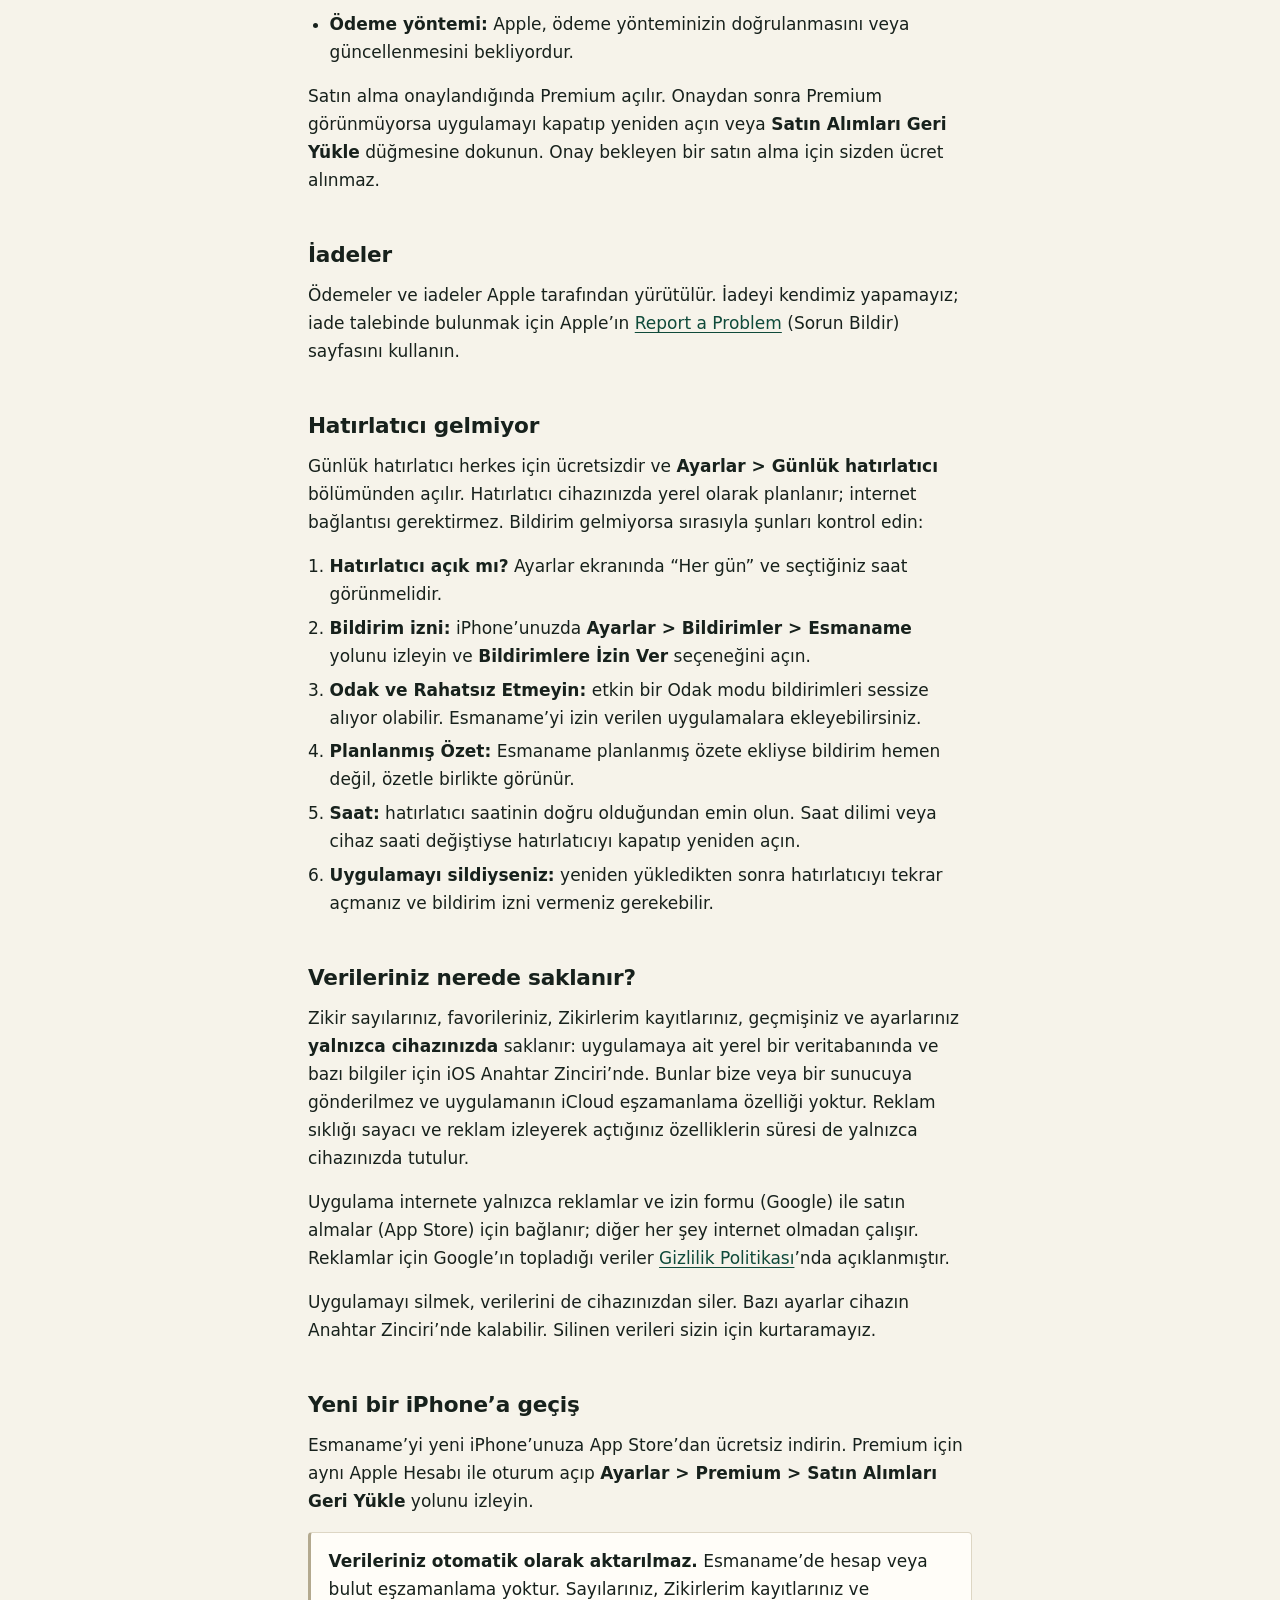
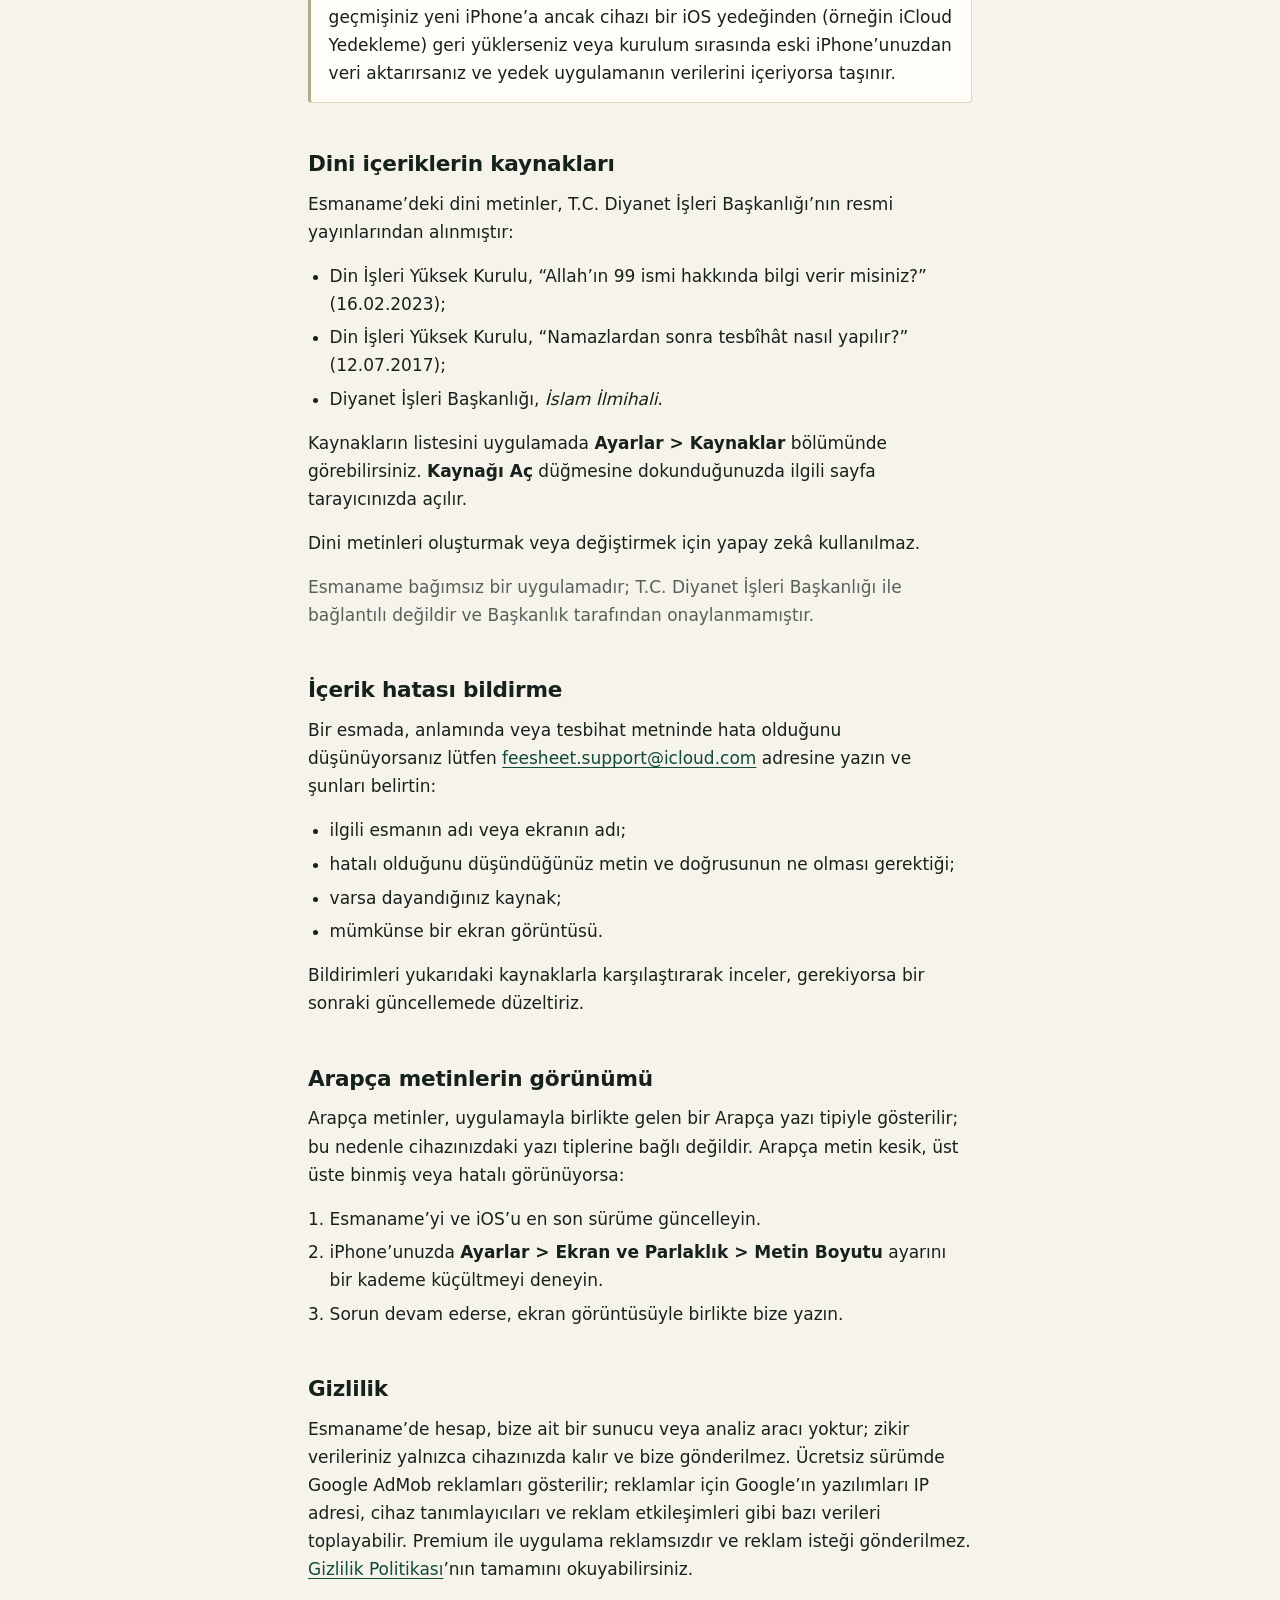
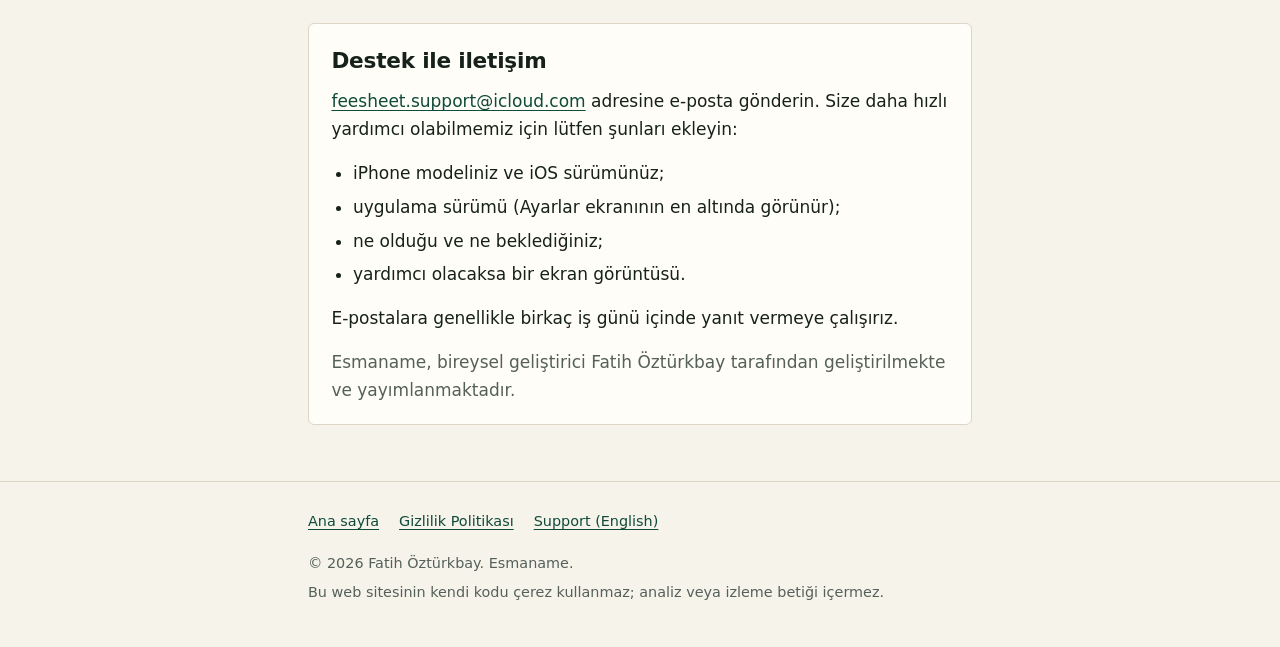
==== commit 1ea438c0: "Mention the English app UI and that religious texts stay in Turkish Co-Authored-By: Claude Opus 5.5 " ====
--- a/destek/index.html
+++ b/destek/index.html
@@ -37,6 +37,7 @@
         <h2 id="about">Esmaname hakkında</h2>
         <p>Esmaname, Allah’ın 99 ismini (Esmaül Hüsna) okuyabileceğiniz, namaz sonrası tesbihatı ve zikirlerinizi sayabileceğiniz bir iPhone uygulamasıdır.</p>
         <p>Hesap oluşturmanız gerekmez ve zikir verileriniz yalnızca cihazınızda saklanır. Uygulama ücretsizdir ve Google AdMob reklamları gösterir; tek seferlik Premium ile reklamsız kullanabilirsiniz.</p>
+        <p>Uygulama Türkçe ve İngilizce kullanılabilir ve iPhone’unuzun dilini izler. Yalnızca Esmaname’nin dilini değiştirmek için iOS Ayarlar &gt; Esmaname &gt; Dil yolunu izleyin ya da uygulamada <span class="path">Ayarlar &gt; Dil / Language</span> satırına dokunun. İngilizce arayüzde esmaların anlamları ve tesbihat metinleri, Diyanet’in yayımladığı şekliyle Türkçe gösterilir; dini metinler hiçbir zaman makine çevirisiyle çevrilmez.</p>
       </section>
 
       <nav class="toc" aria-labelledby="toc-title">
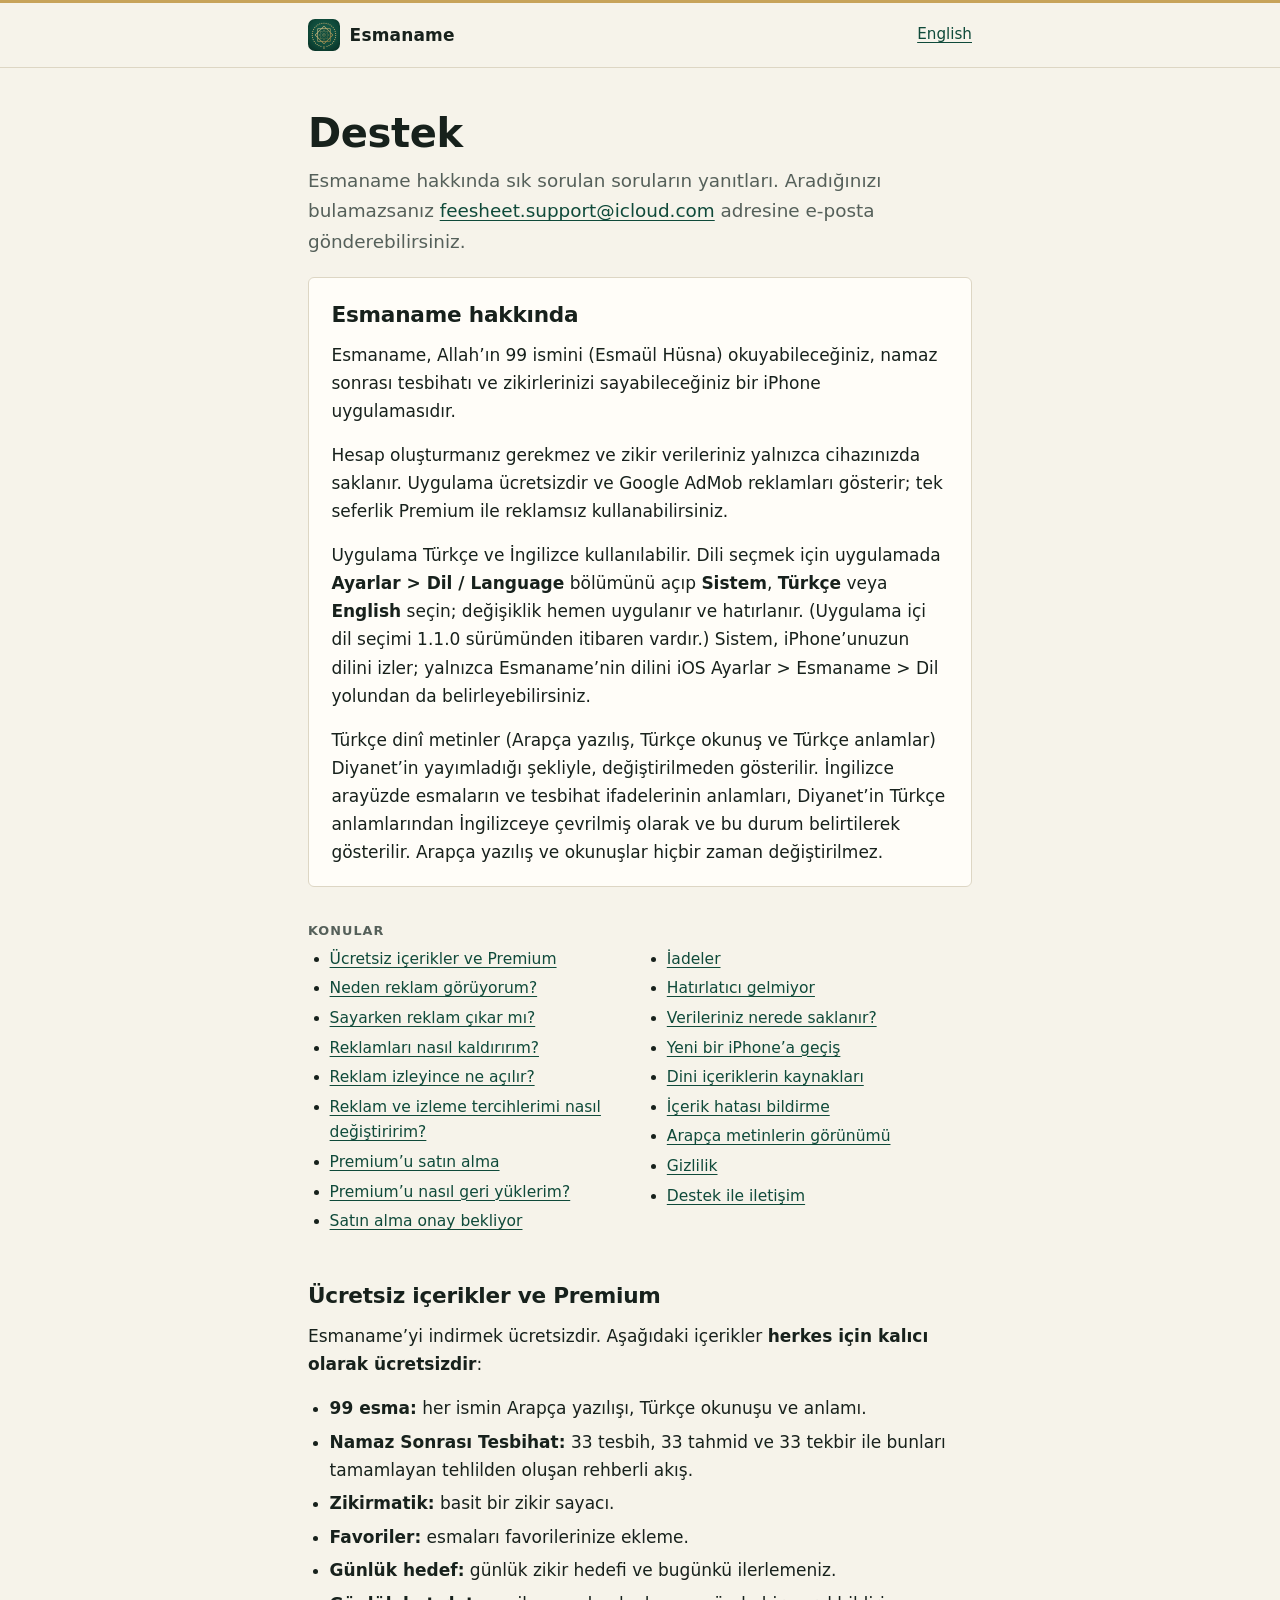
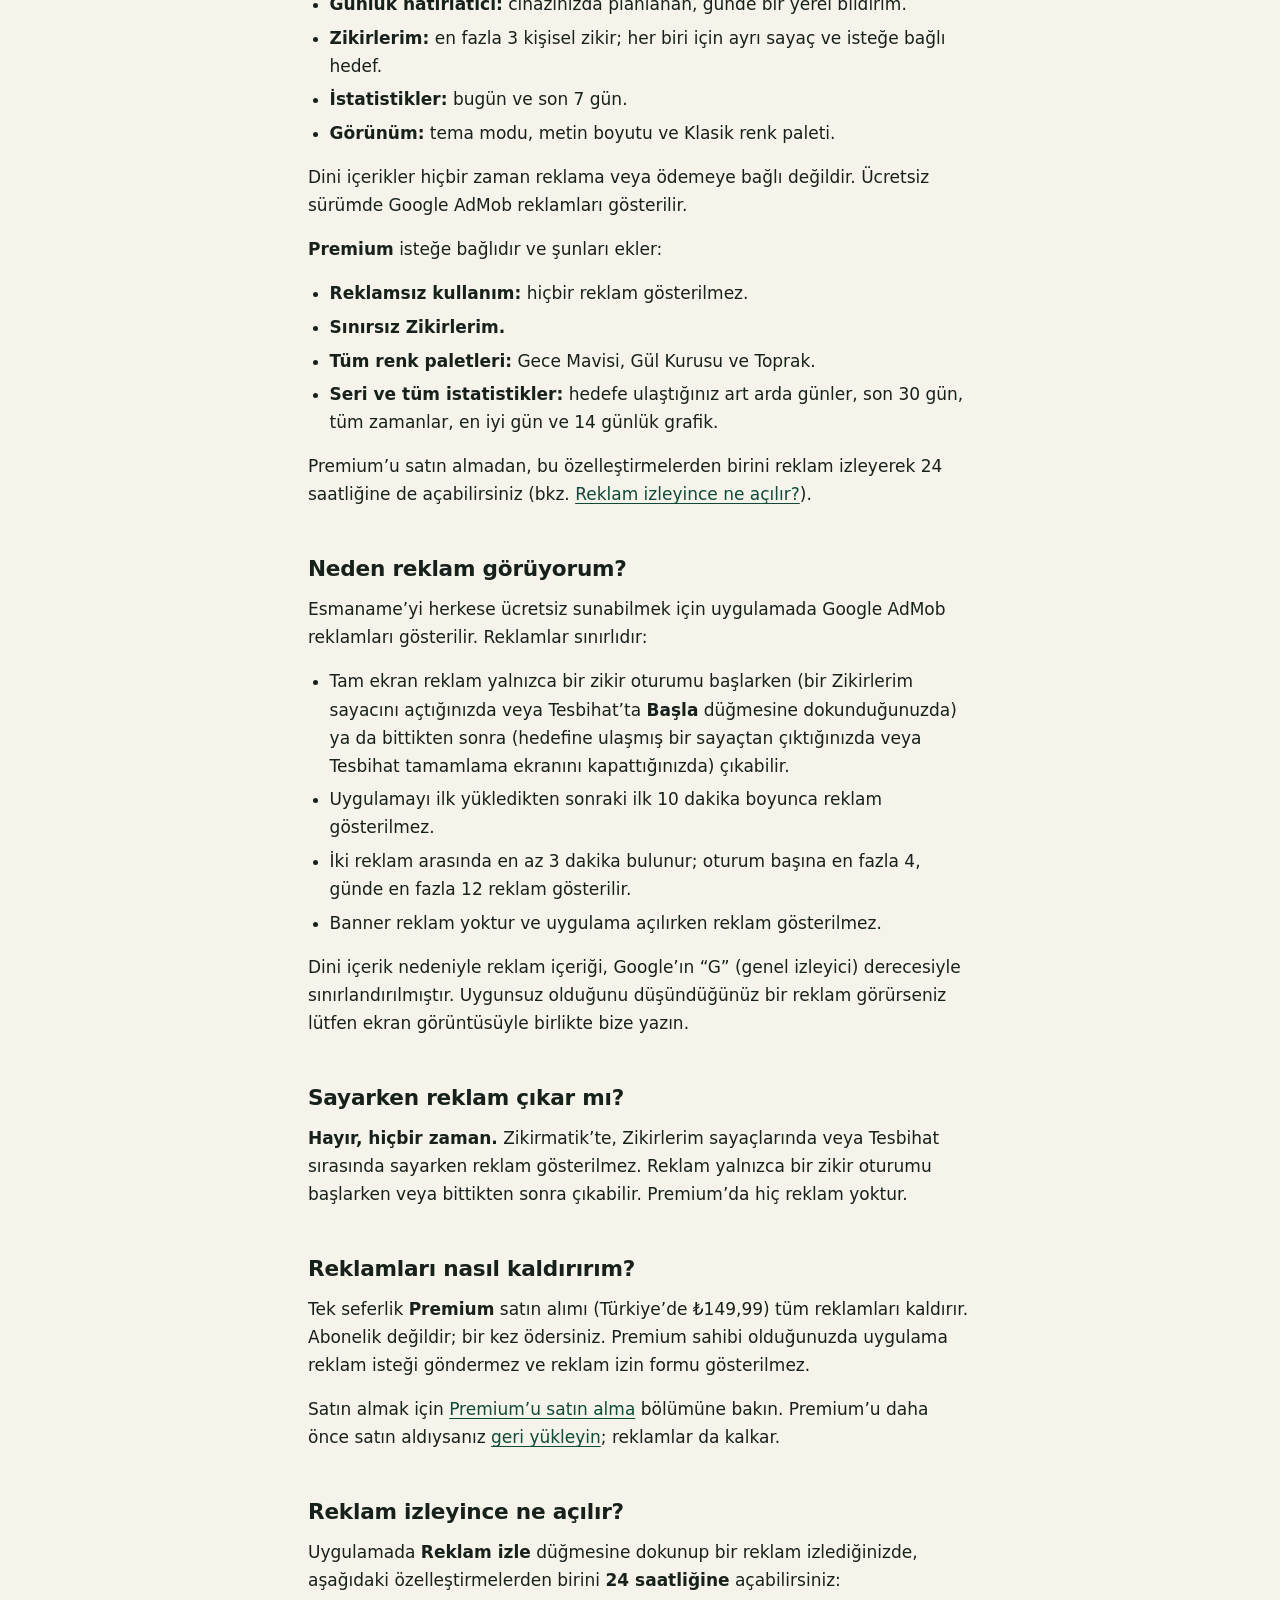
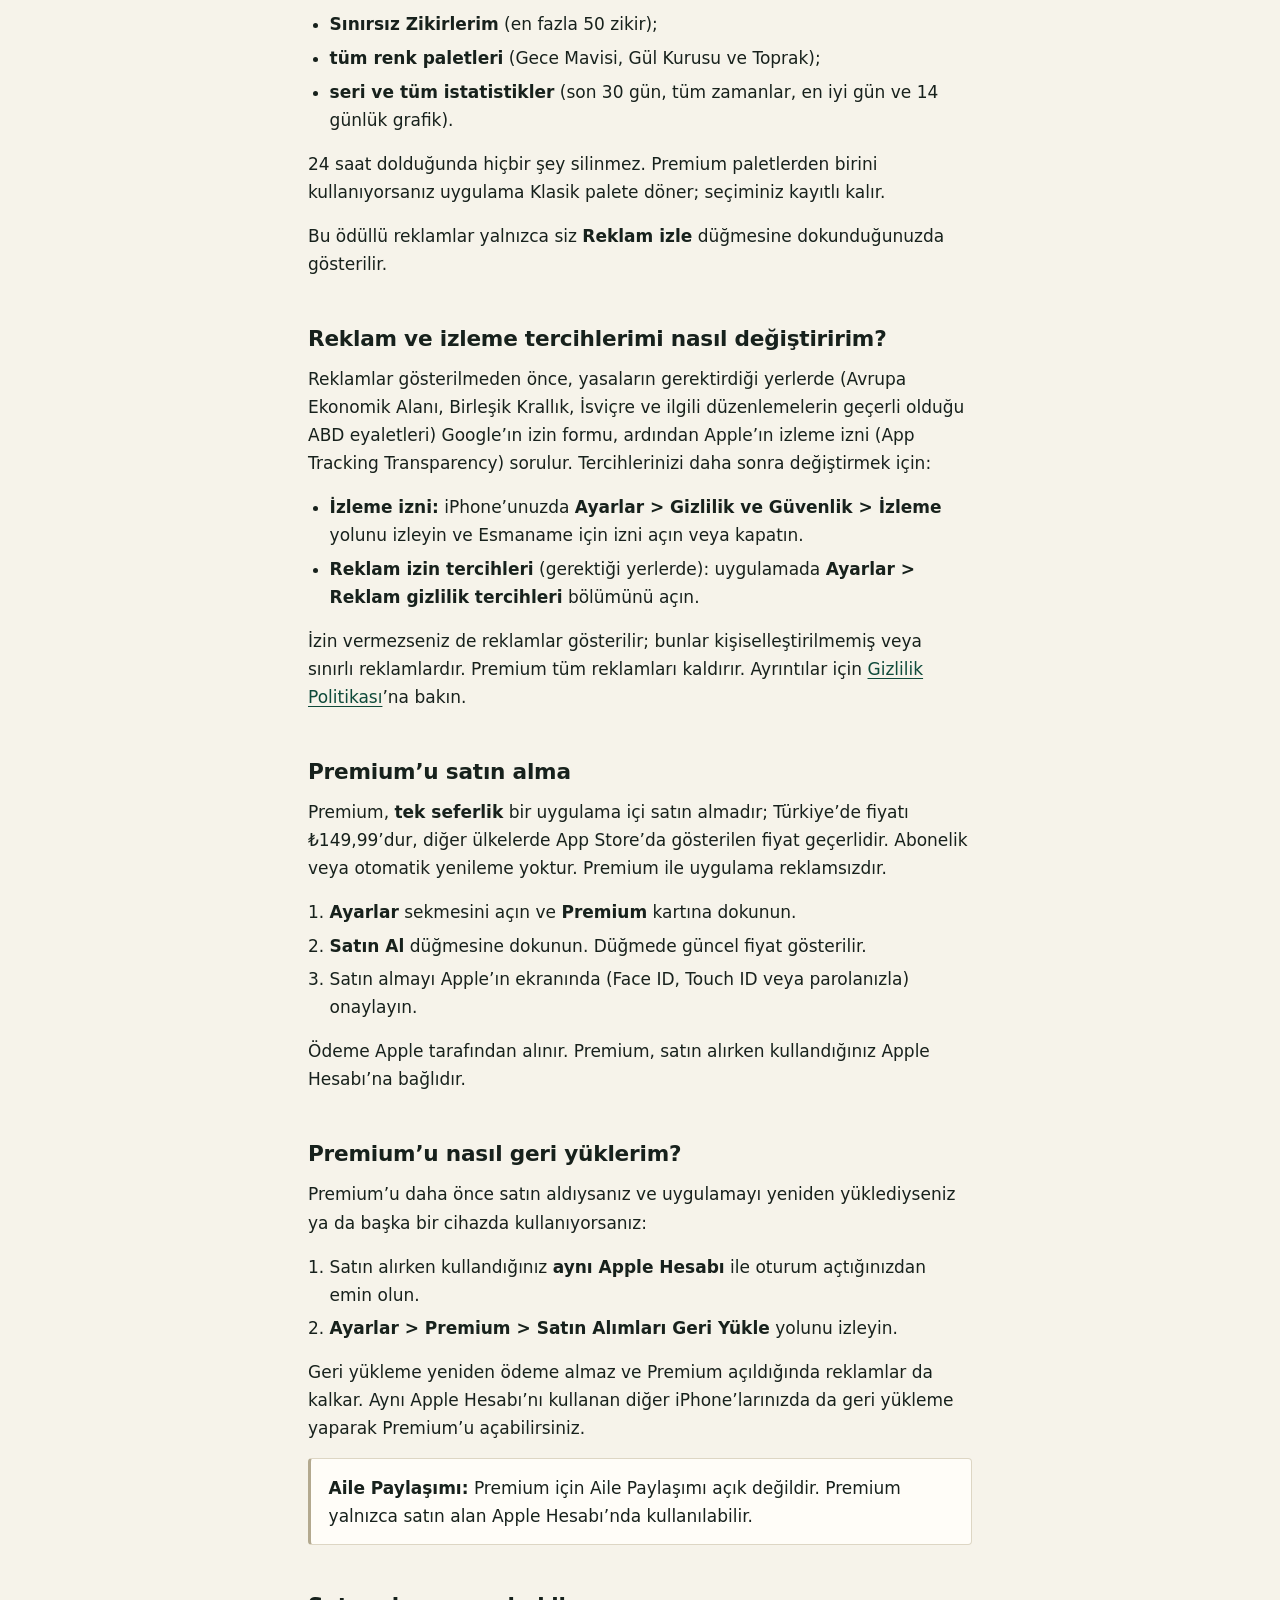
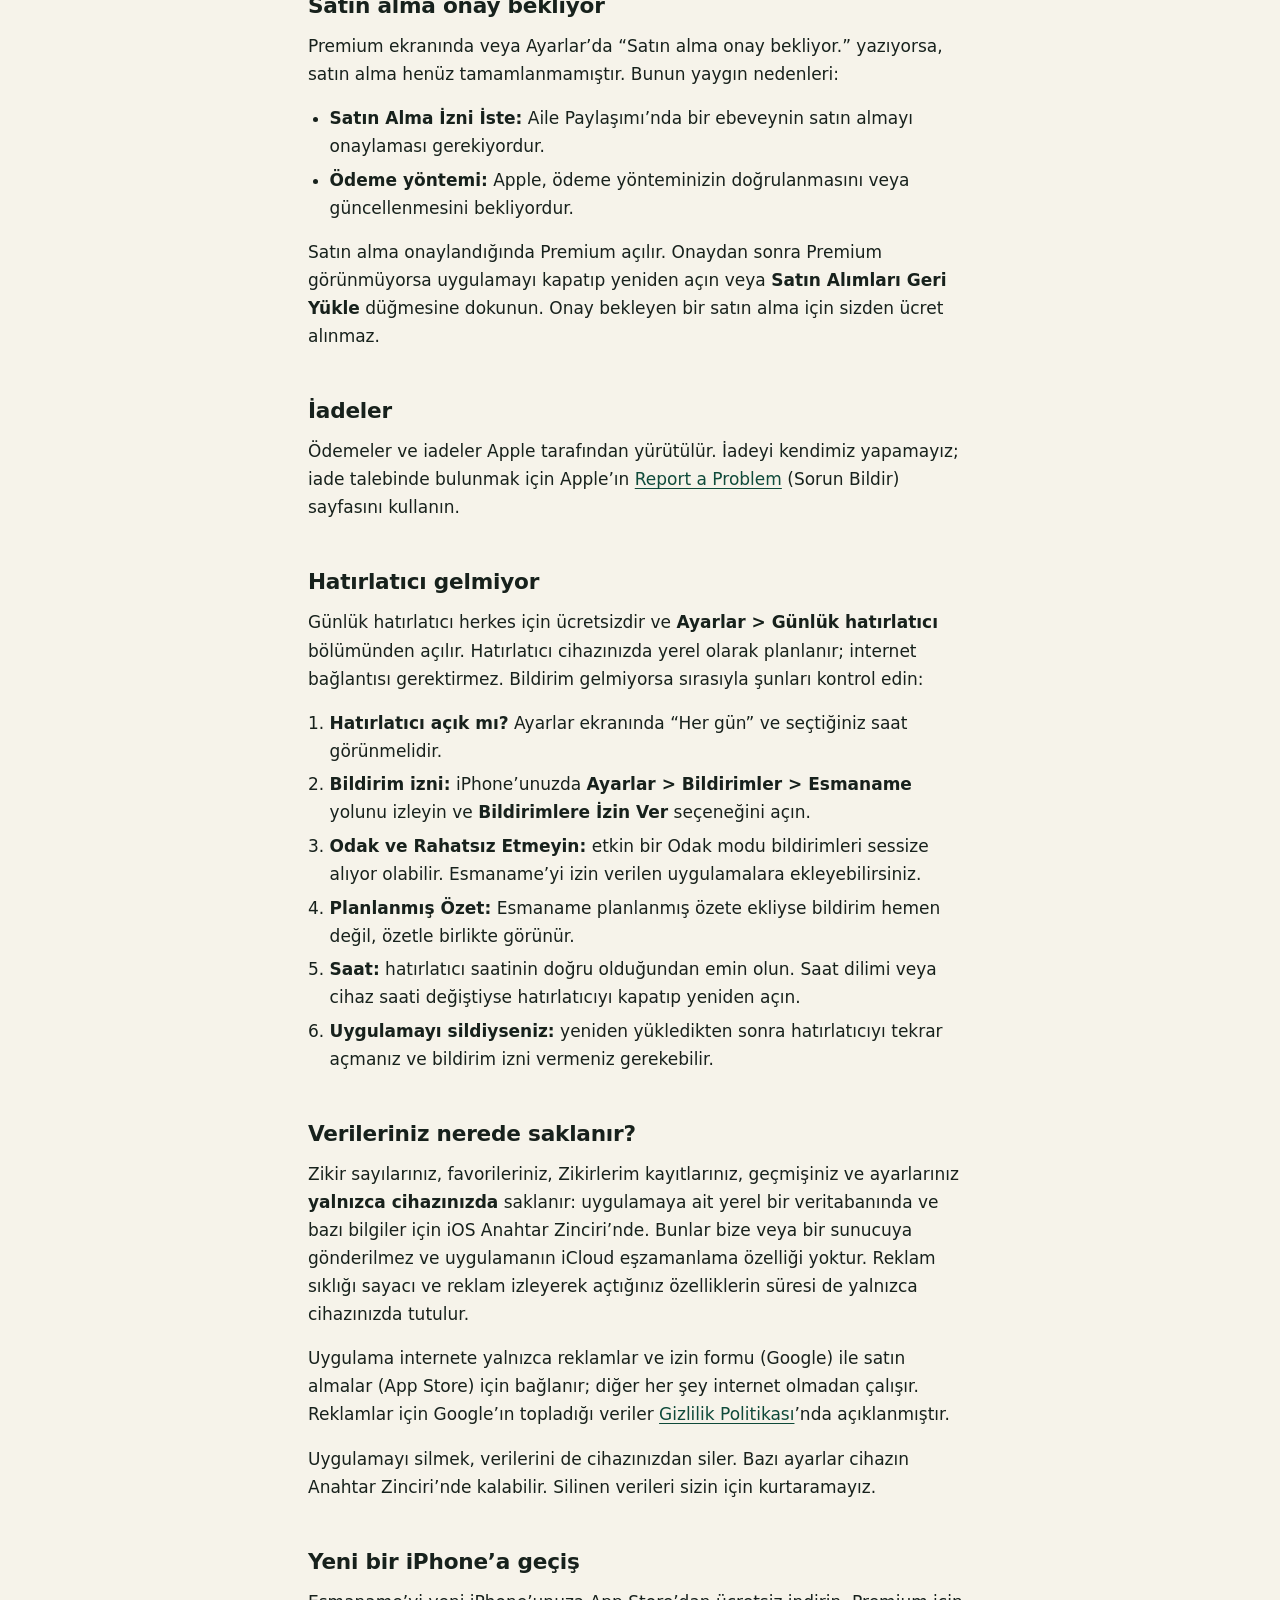
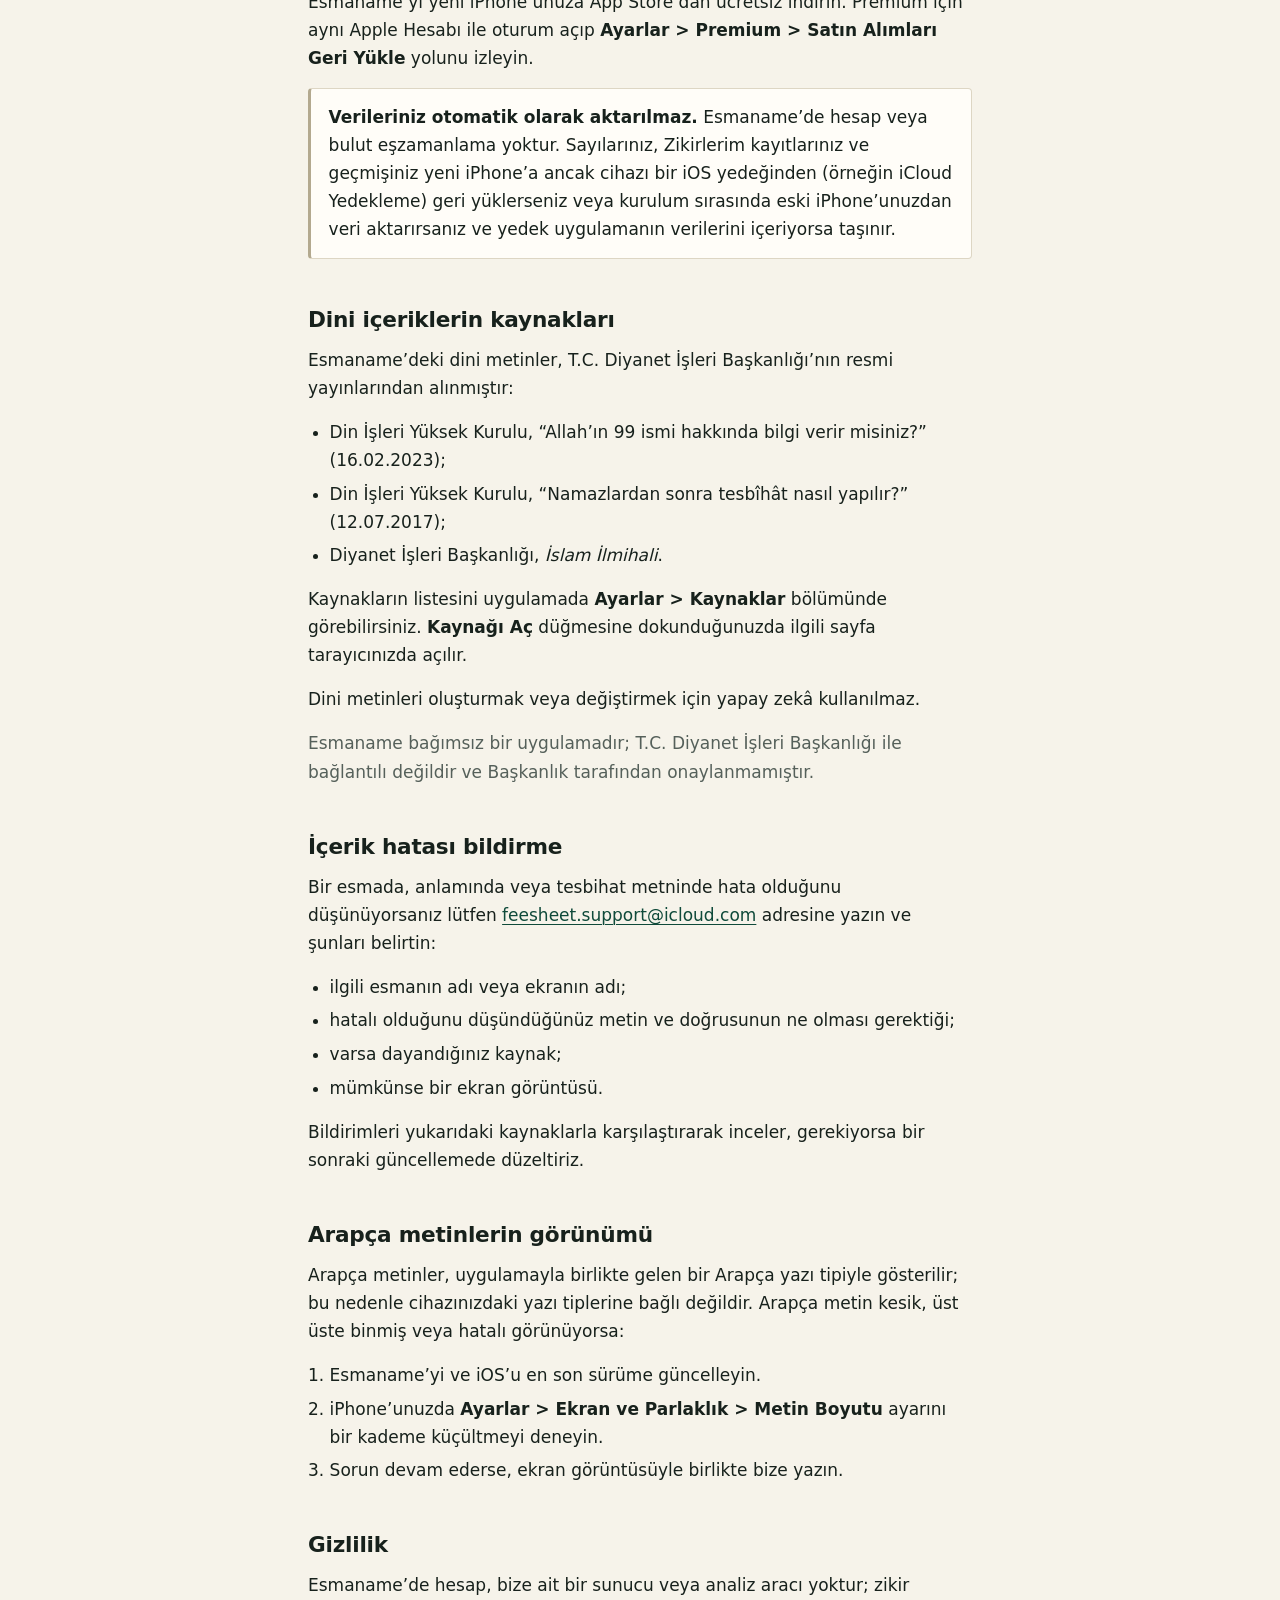
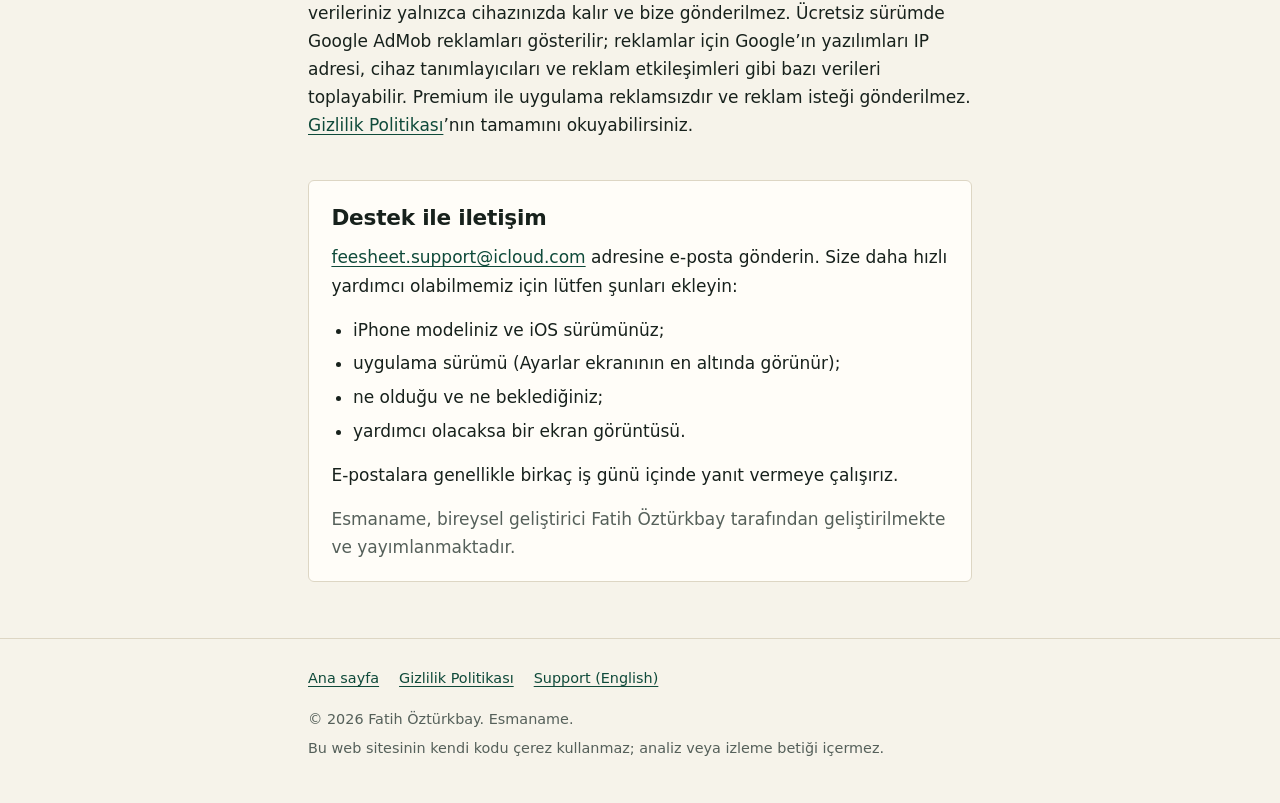
==== commit f0773ce9: "English pages: in-app language choice; English meanings translated from Diyanet's Turkish meanings C" ====
--- a/destek/index.html
+++ b/destek/index.html
@@ -37,7 +37,8 @@
         <h2 id="about">Esmaname hakkında</h2>
         <p>Esmaname, Allah’ın 99 ismini (Esmaül Hüsna) okuyabileceğiniz, namaz sonrası tesbihatı ve zikirlerinizi sayabileceğiniz bir iPhone uygulamasıdır.</p>
         <p>Hesap oluşturmanız gerekmez ve zikir verileriniz yalnızca cihazınızda saklanır. Uygulama ücretsizdir ve Google AdMob reklamları gösterir; tek seferlik Premium ile reklamsız kullanabilirsiniz.</p>
-        <p>Uygulama Türkçe ve İngilizce kullanılabilir ve iPhone’unuzun dilini izler. Yalnızca Esmaname’nin dilini değiştirmek için iOS Ayarlar &gt; Esmaname &gt; Dil yolunu izleyin ya da uygulamada <span class="path">Ayarlar &gt; Dil / Language</span> satırına dokunun. İngilizce arayüzde esmaların anlamları ve tesbihat metinleri, Diyanet’in yayımladığı şekliyle Türkçe gösterilir; dini metinler hiçbir zaman makine çevirisiyle çevrilmez.</p>
+        <p>Uygulama Türkçe ve İngilizce kullanılabilir. Dili seçmek için uygulamada <span class="path">Ayarlar &gt; Dil / Language</span> bölümünü açıp <strong>Sistem</strong>, <strong>Türkçe</strong> veya <strong>English</strong> seçin; değişiklik hemen uygulanır ve hatırlanır. (Uygulama içi dil seçimi 1.1.0 sürümünden itibaren vardır.) Sistem, iPhone’unuzun dilini izler; yalnızca Esmaname’nin dilini iOS Ayarlar &gt; Esmaname &gt; Dil yolundan da belirleyebilirsiniz.</p>
+        <p>Türkçe dinî metinler (Arapça yazılış, Türkçe okunuş ve Türkçe anlamlar) Diyanet’in yayımladığı şekliyle, değiştirilmeden gösterilir. İngilizce arayüzde esmaların ve tesbihat ifadelerinin anlamları, Diyanet’in Türkçe anlamlarından İngilizceye çevrilmiş olarak ve bu durum belirtilerek gösterilir. Arapça yazılış ve okunuşlar hiçbir zaman değiştirilmez.</p>
       </section>
 
       <nav class="toc" aria-labelledby="toc-title">
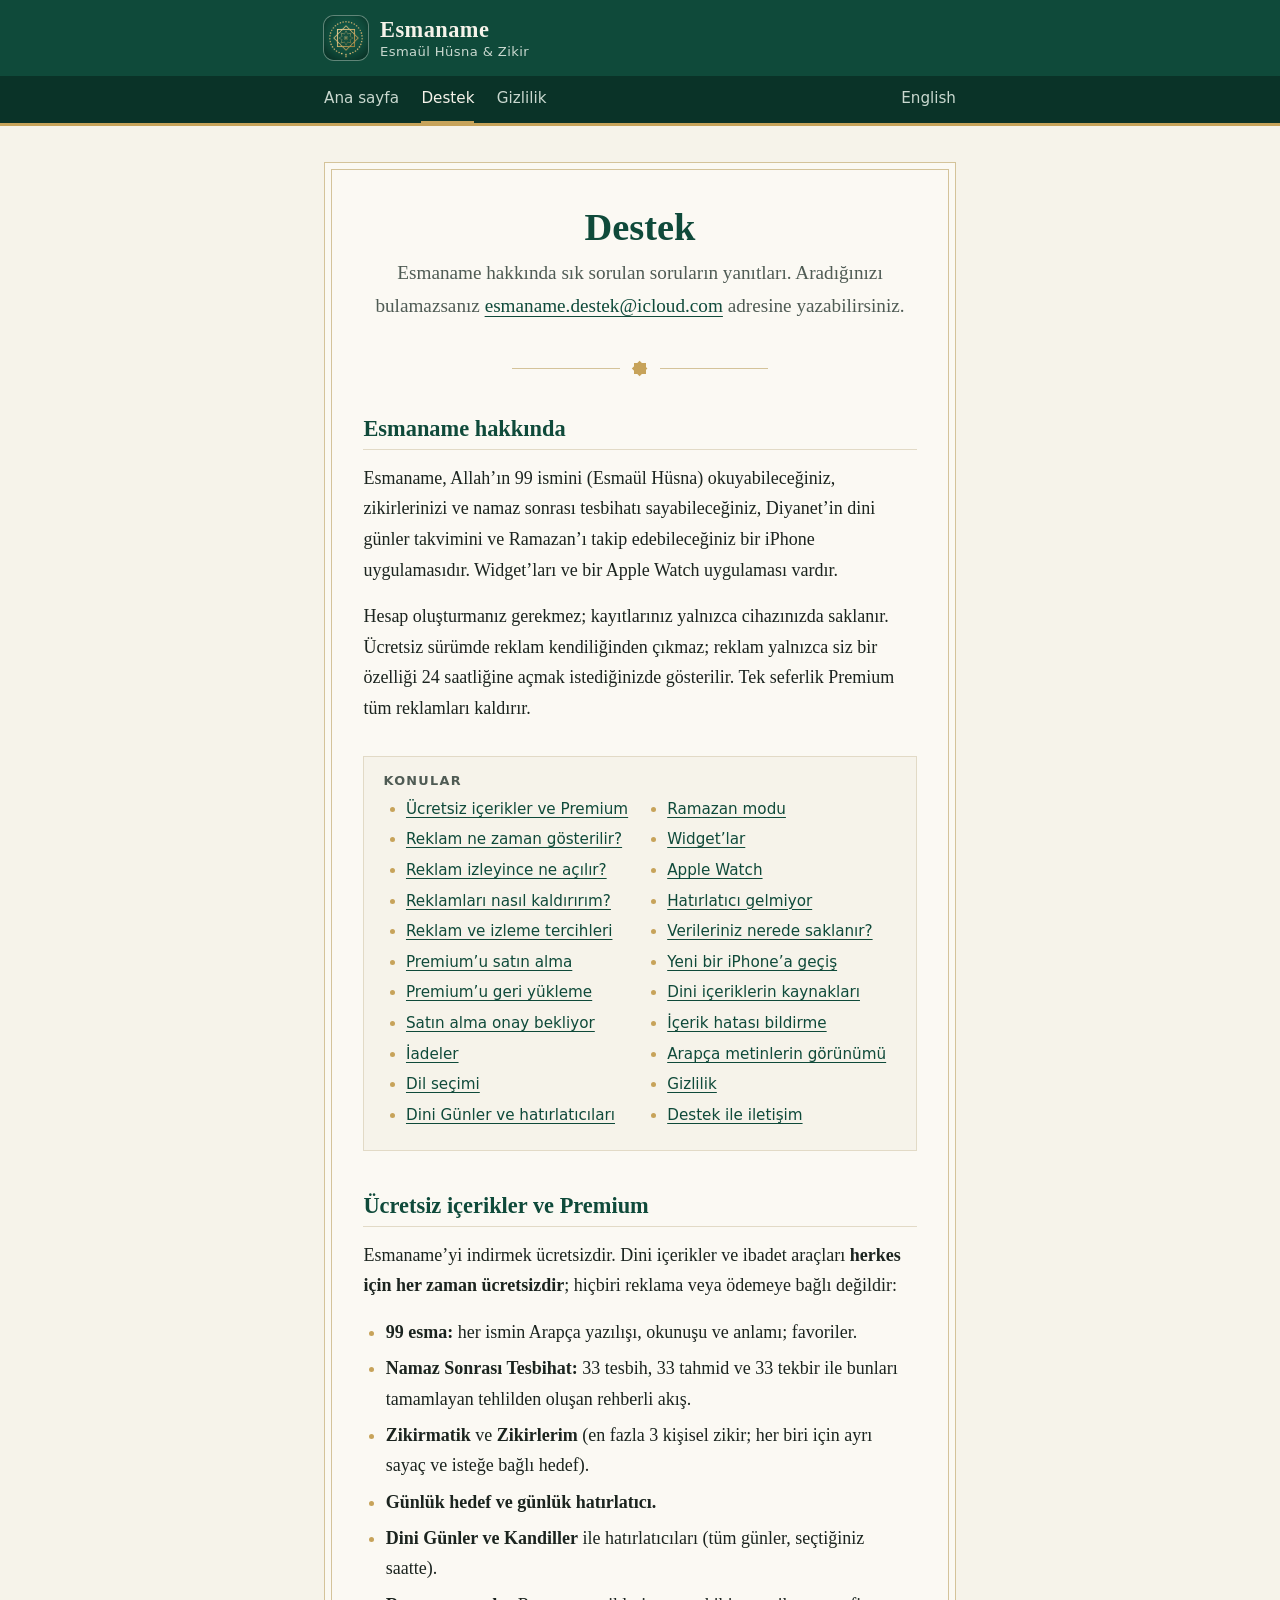
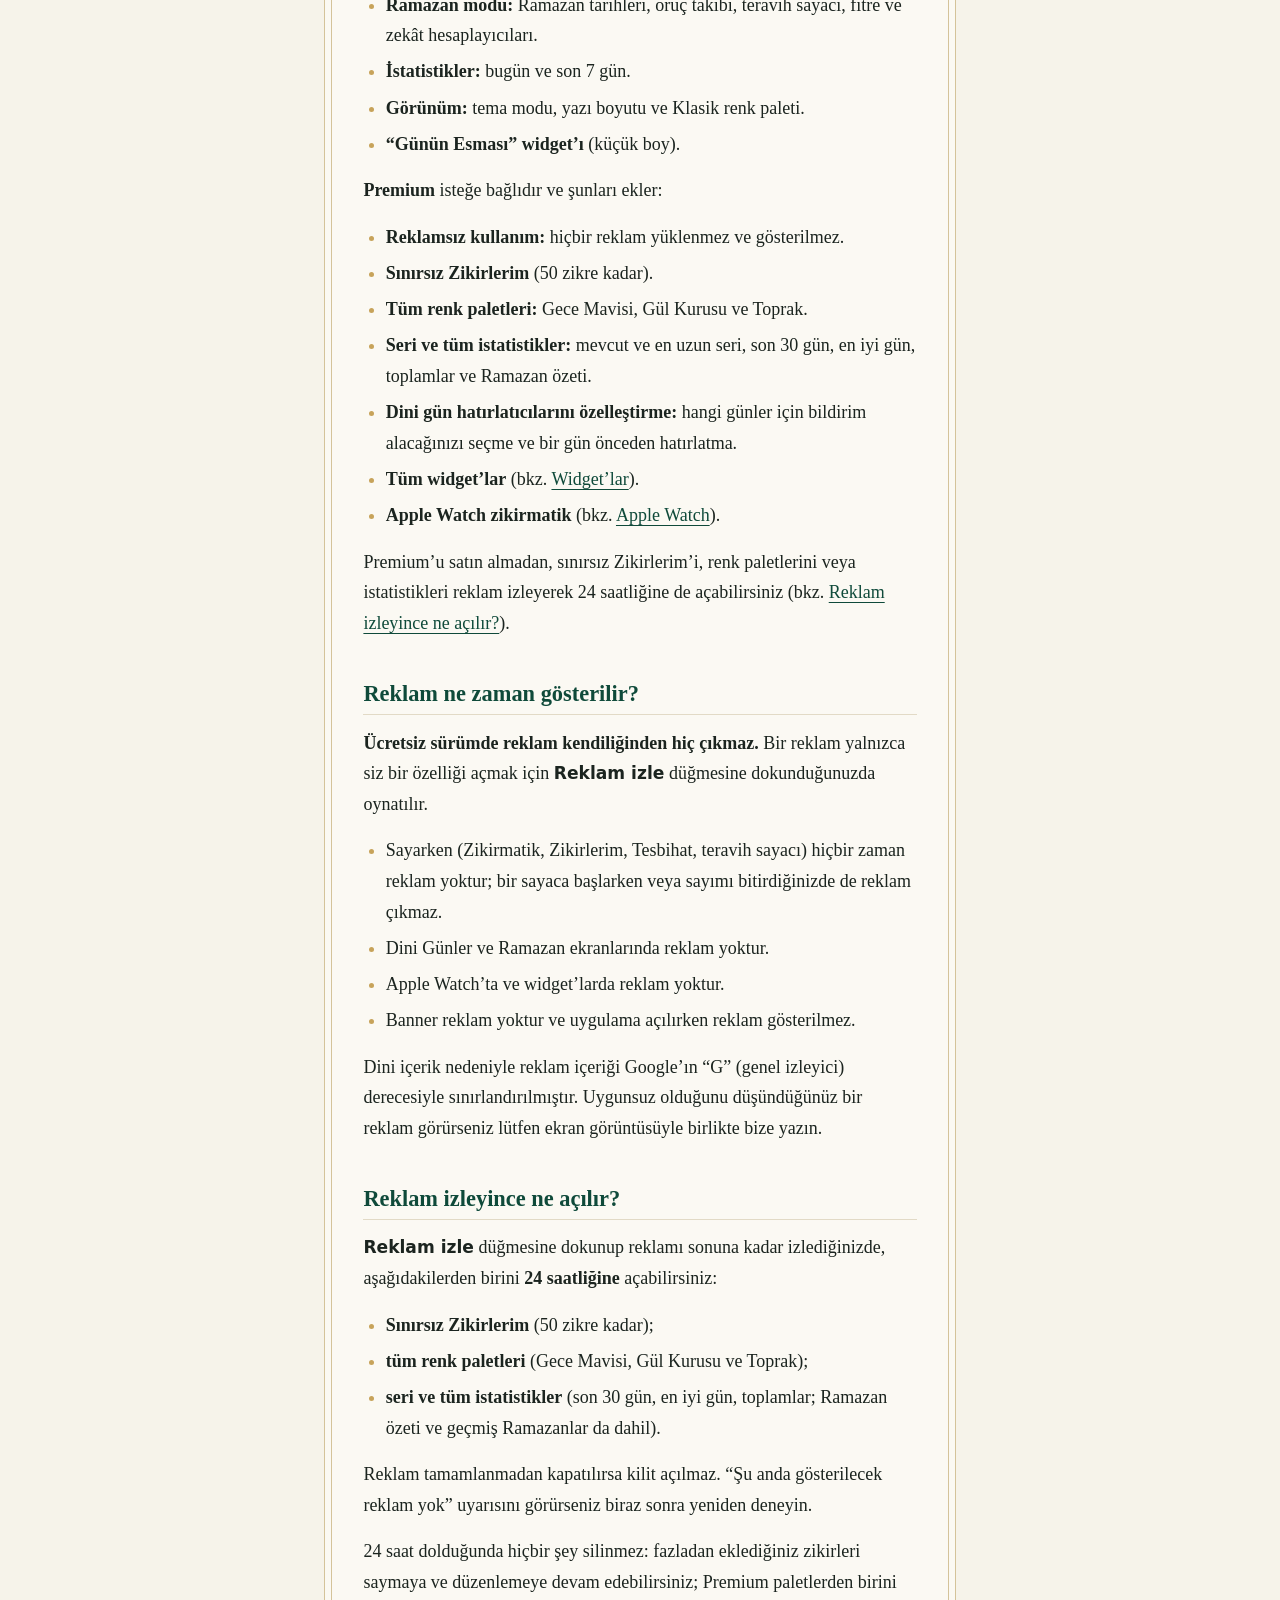
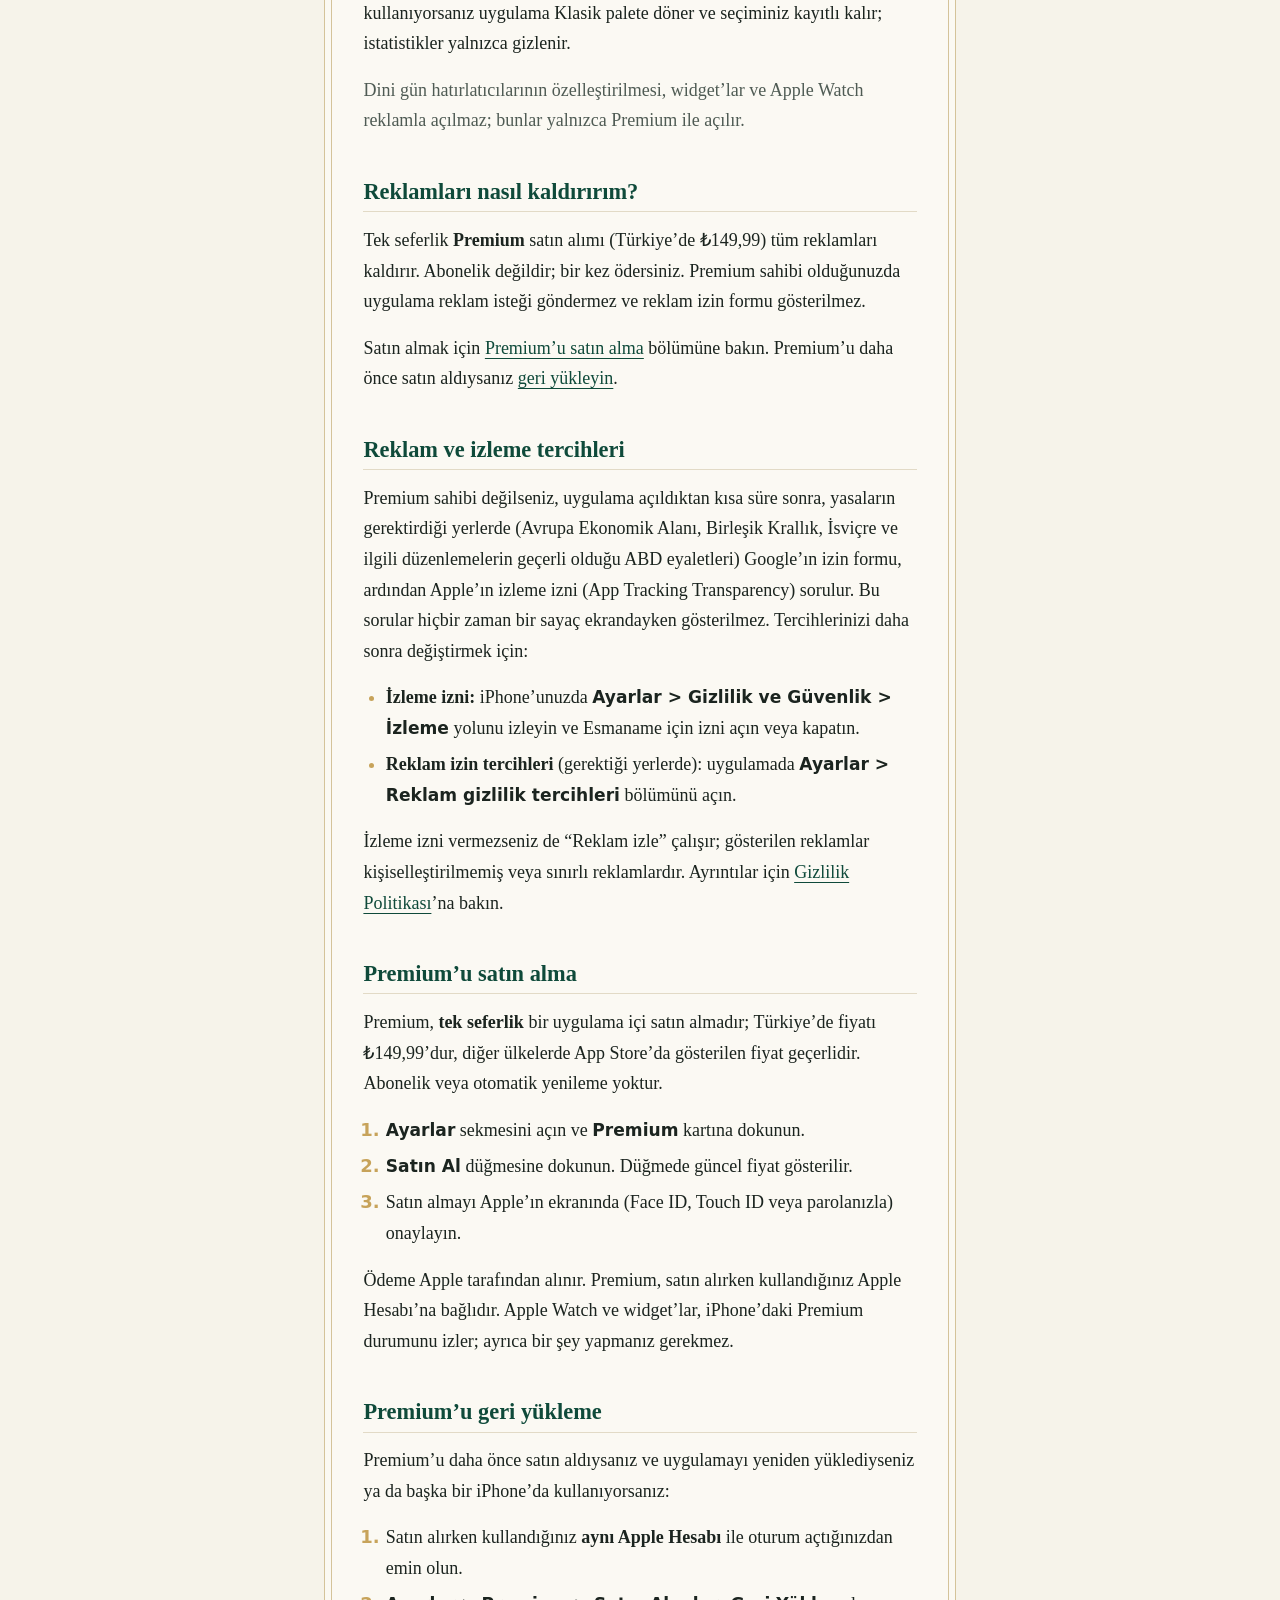
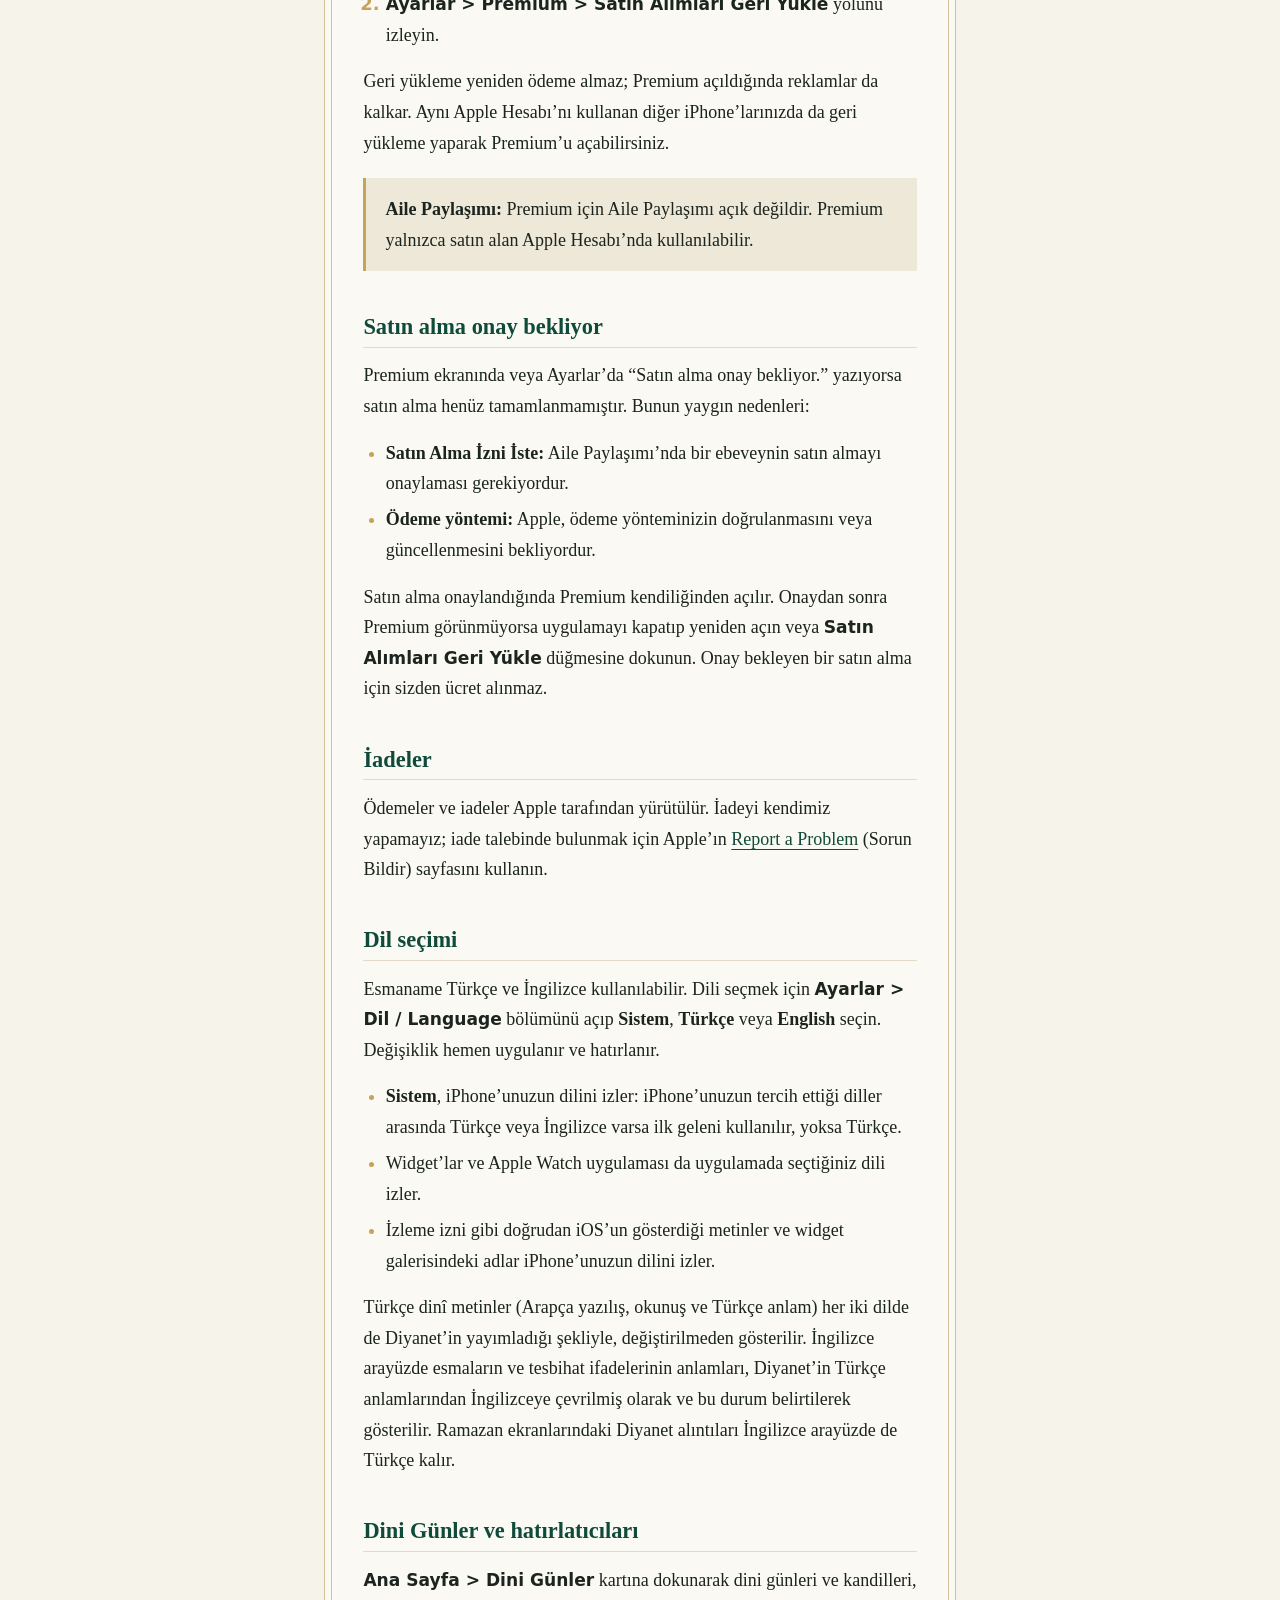
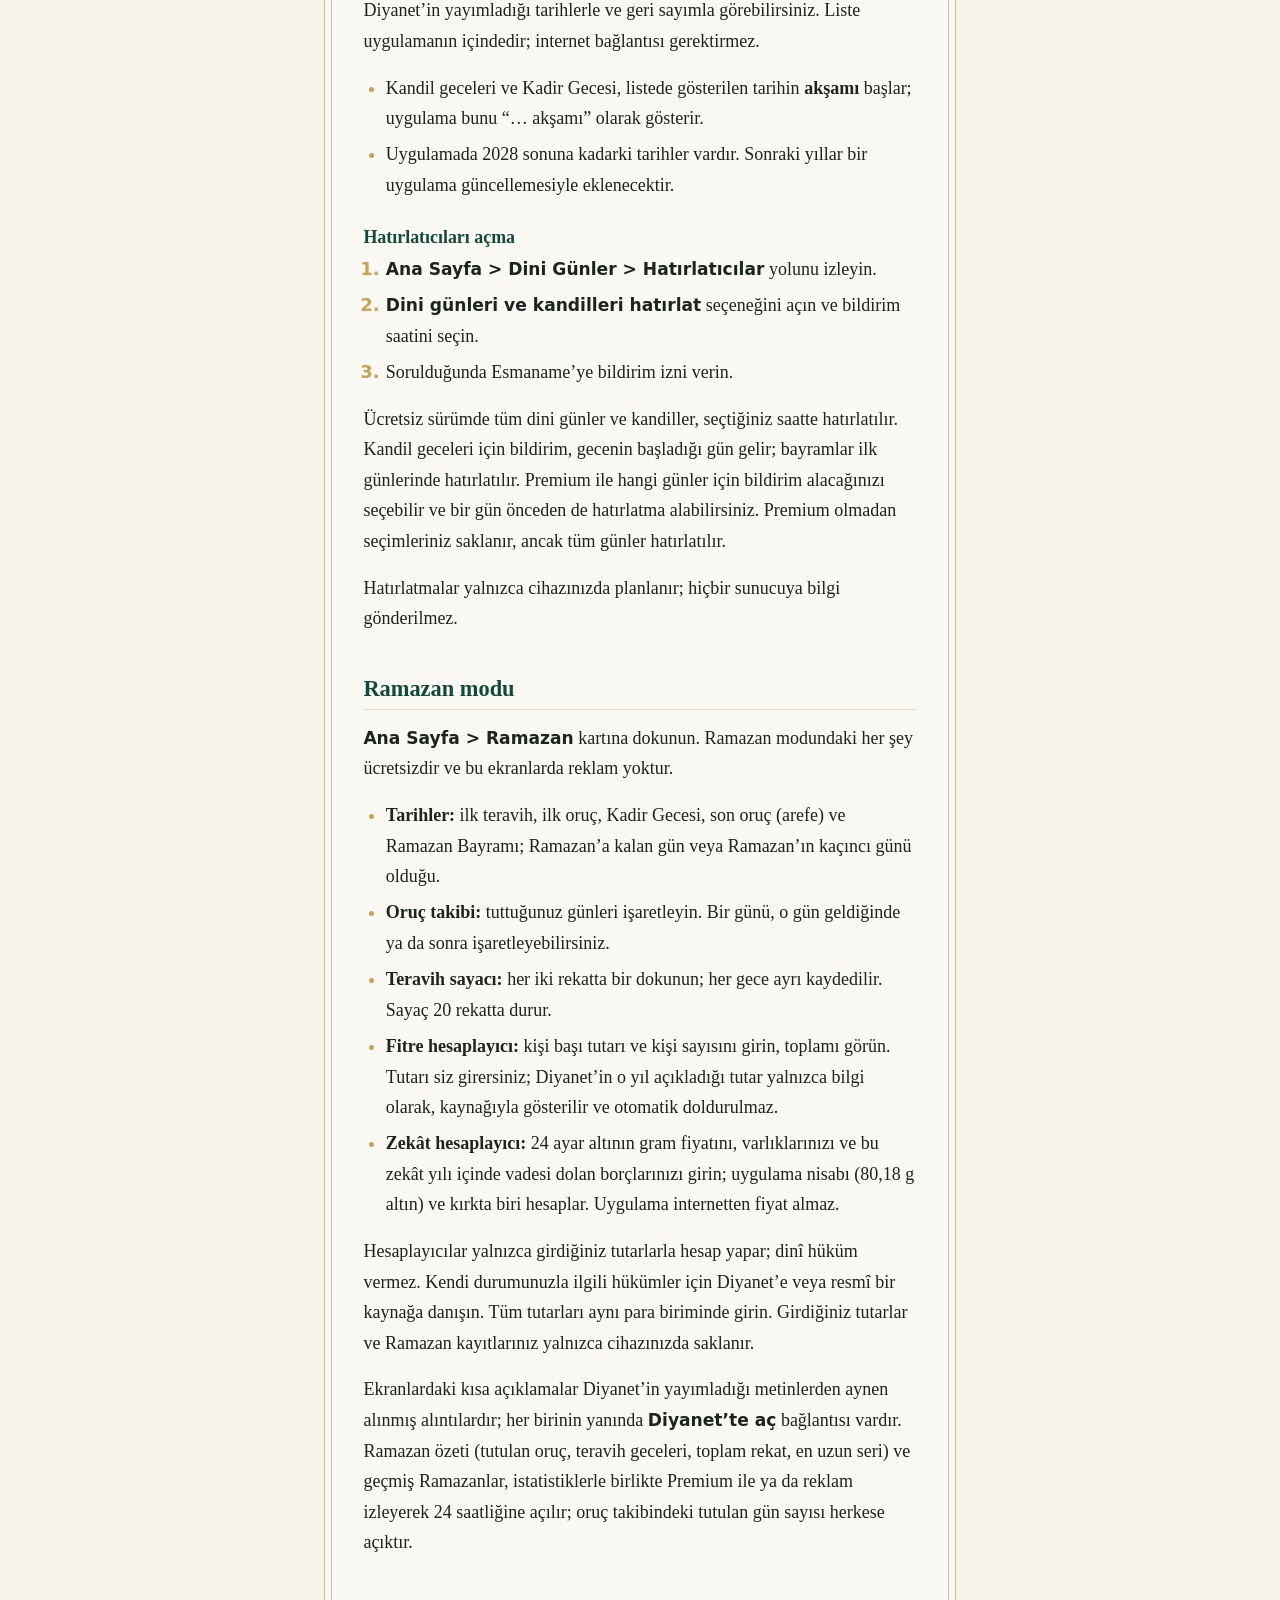
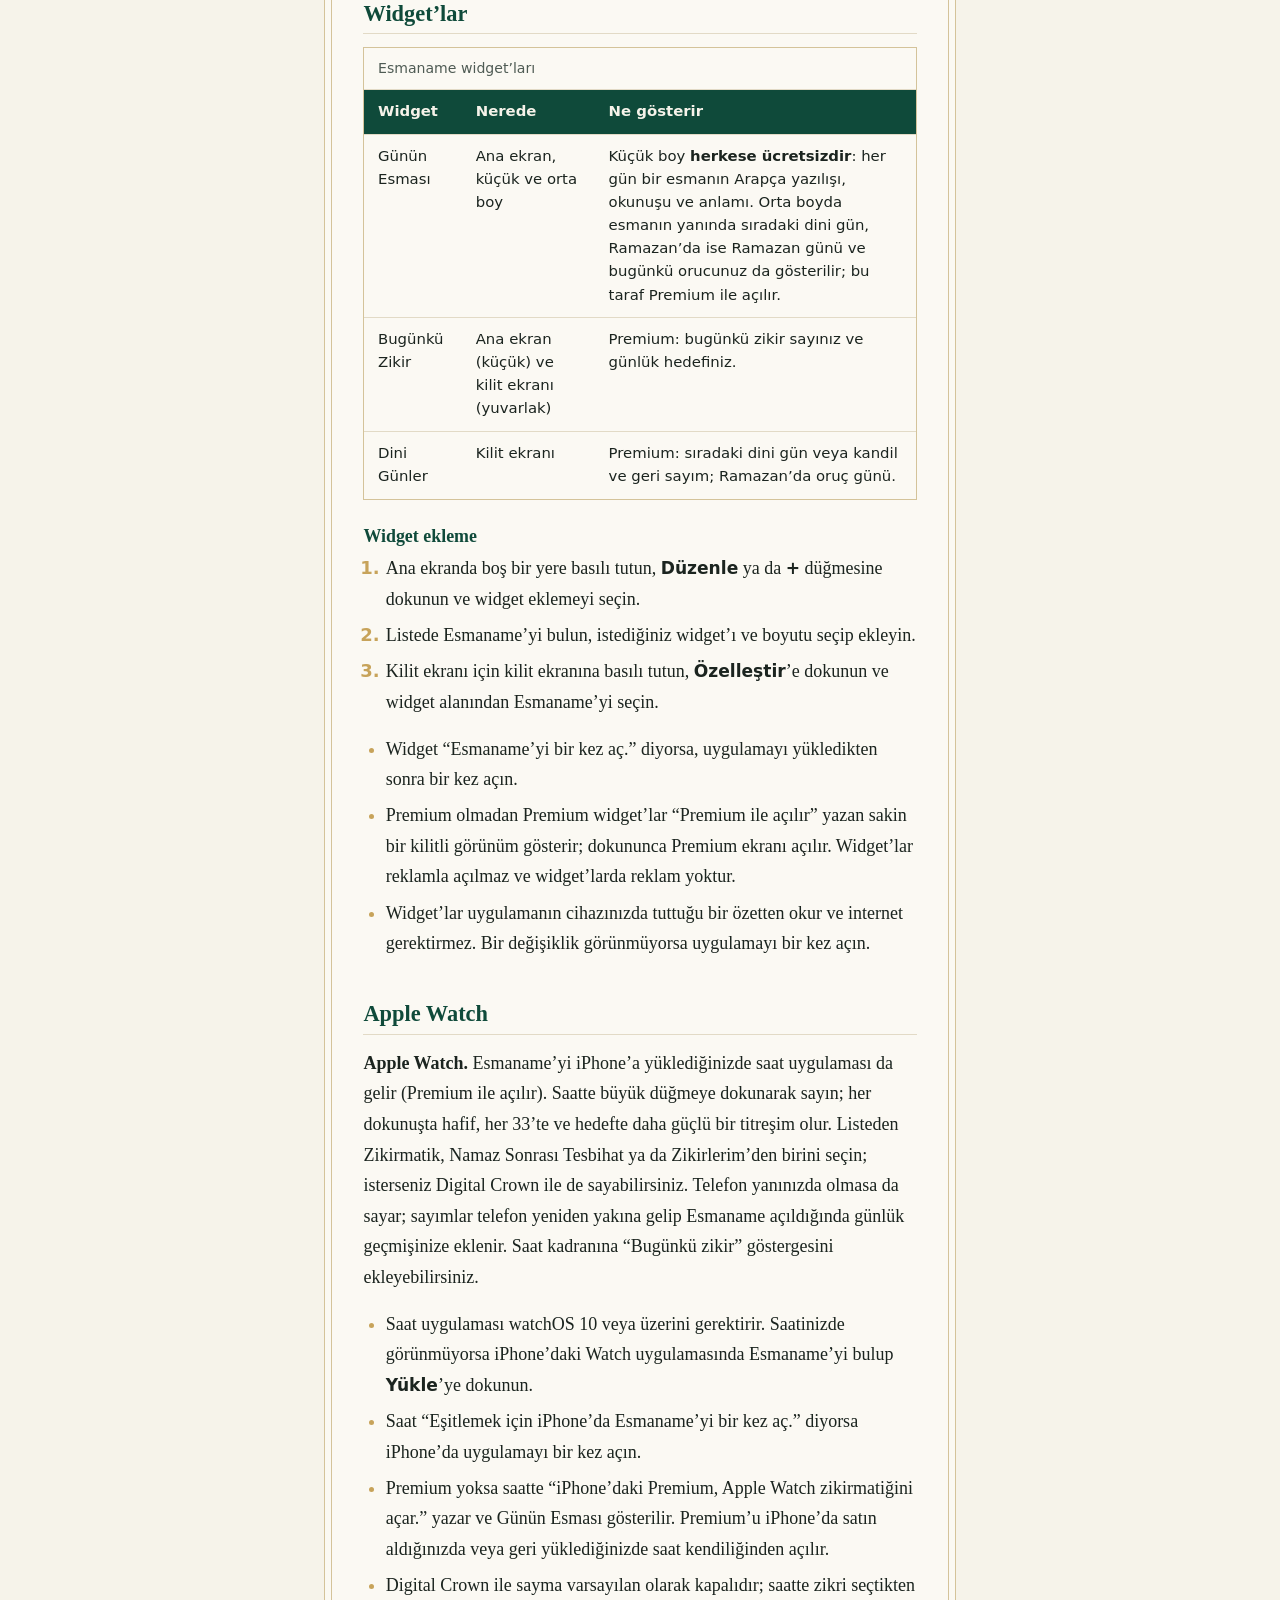
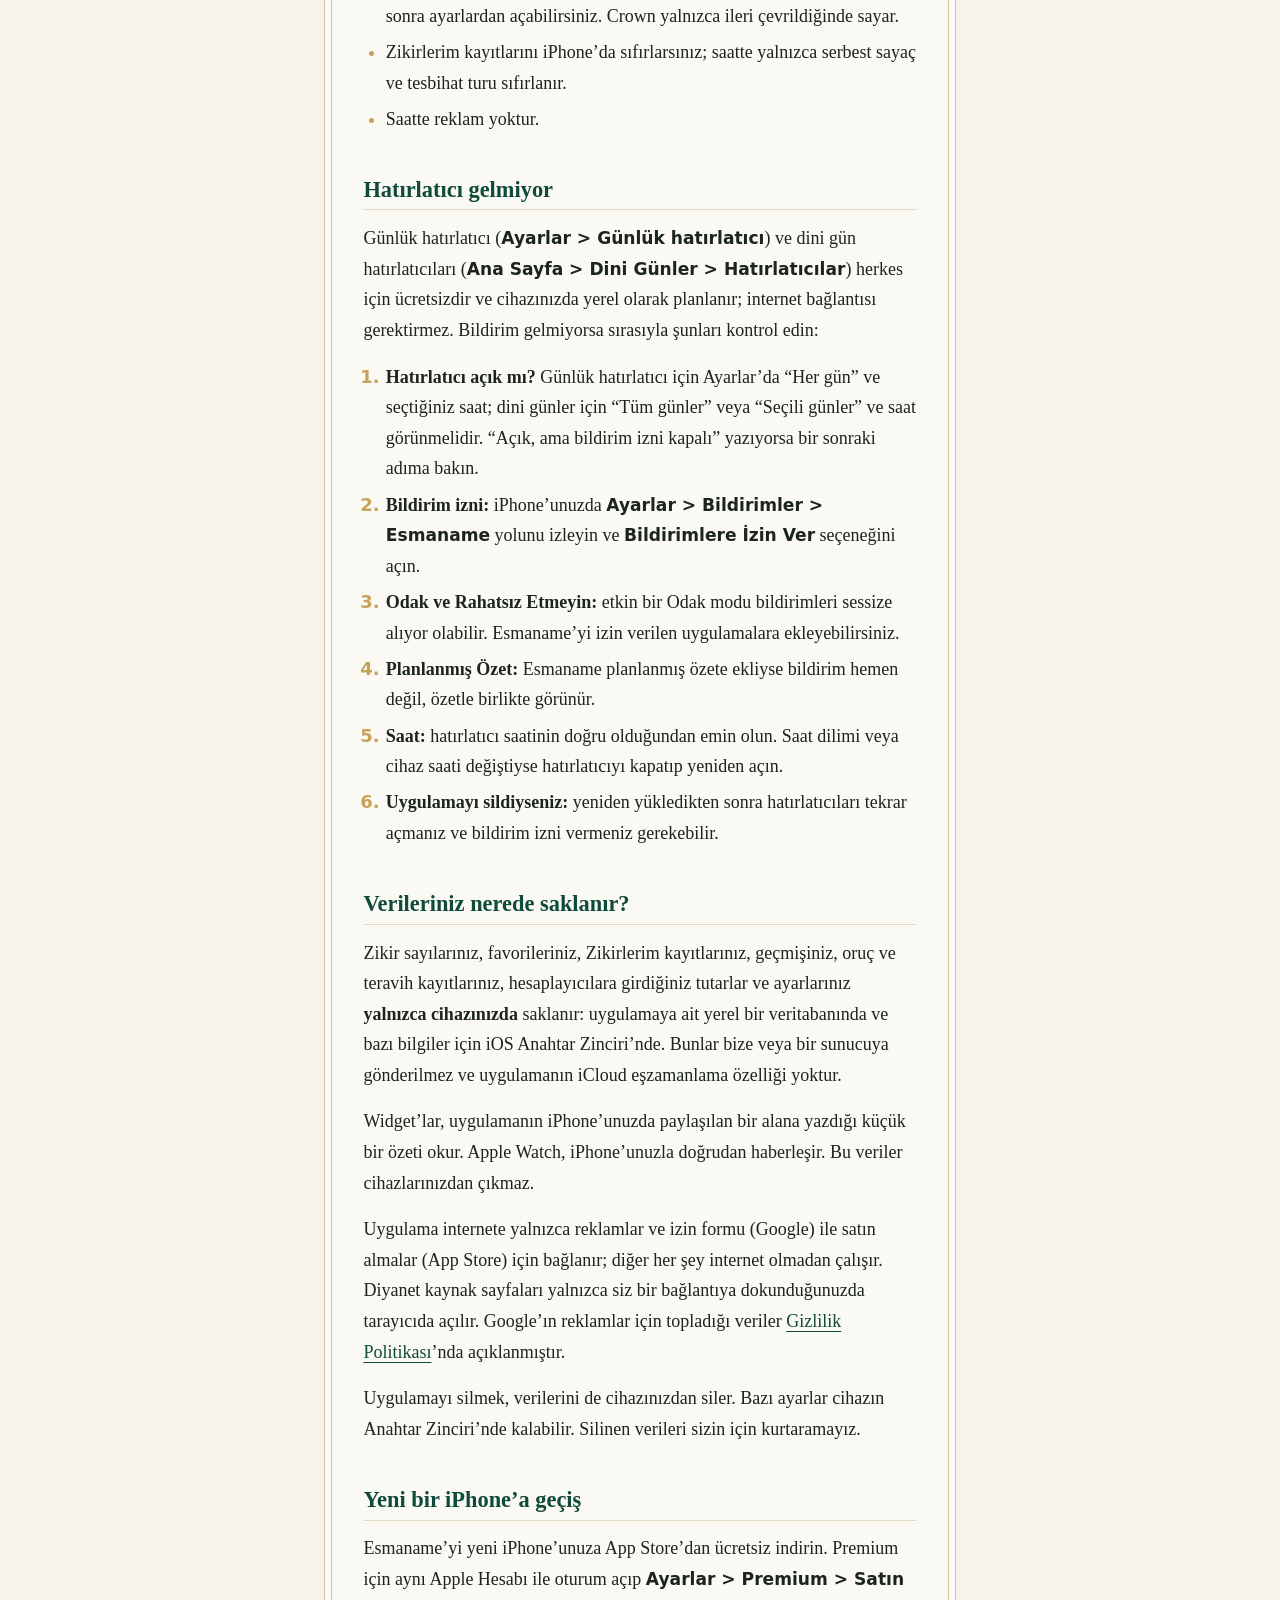
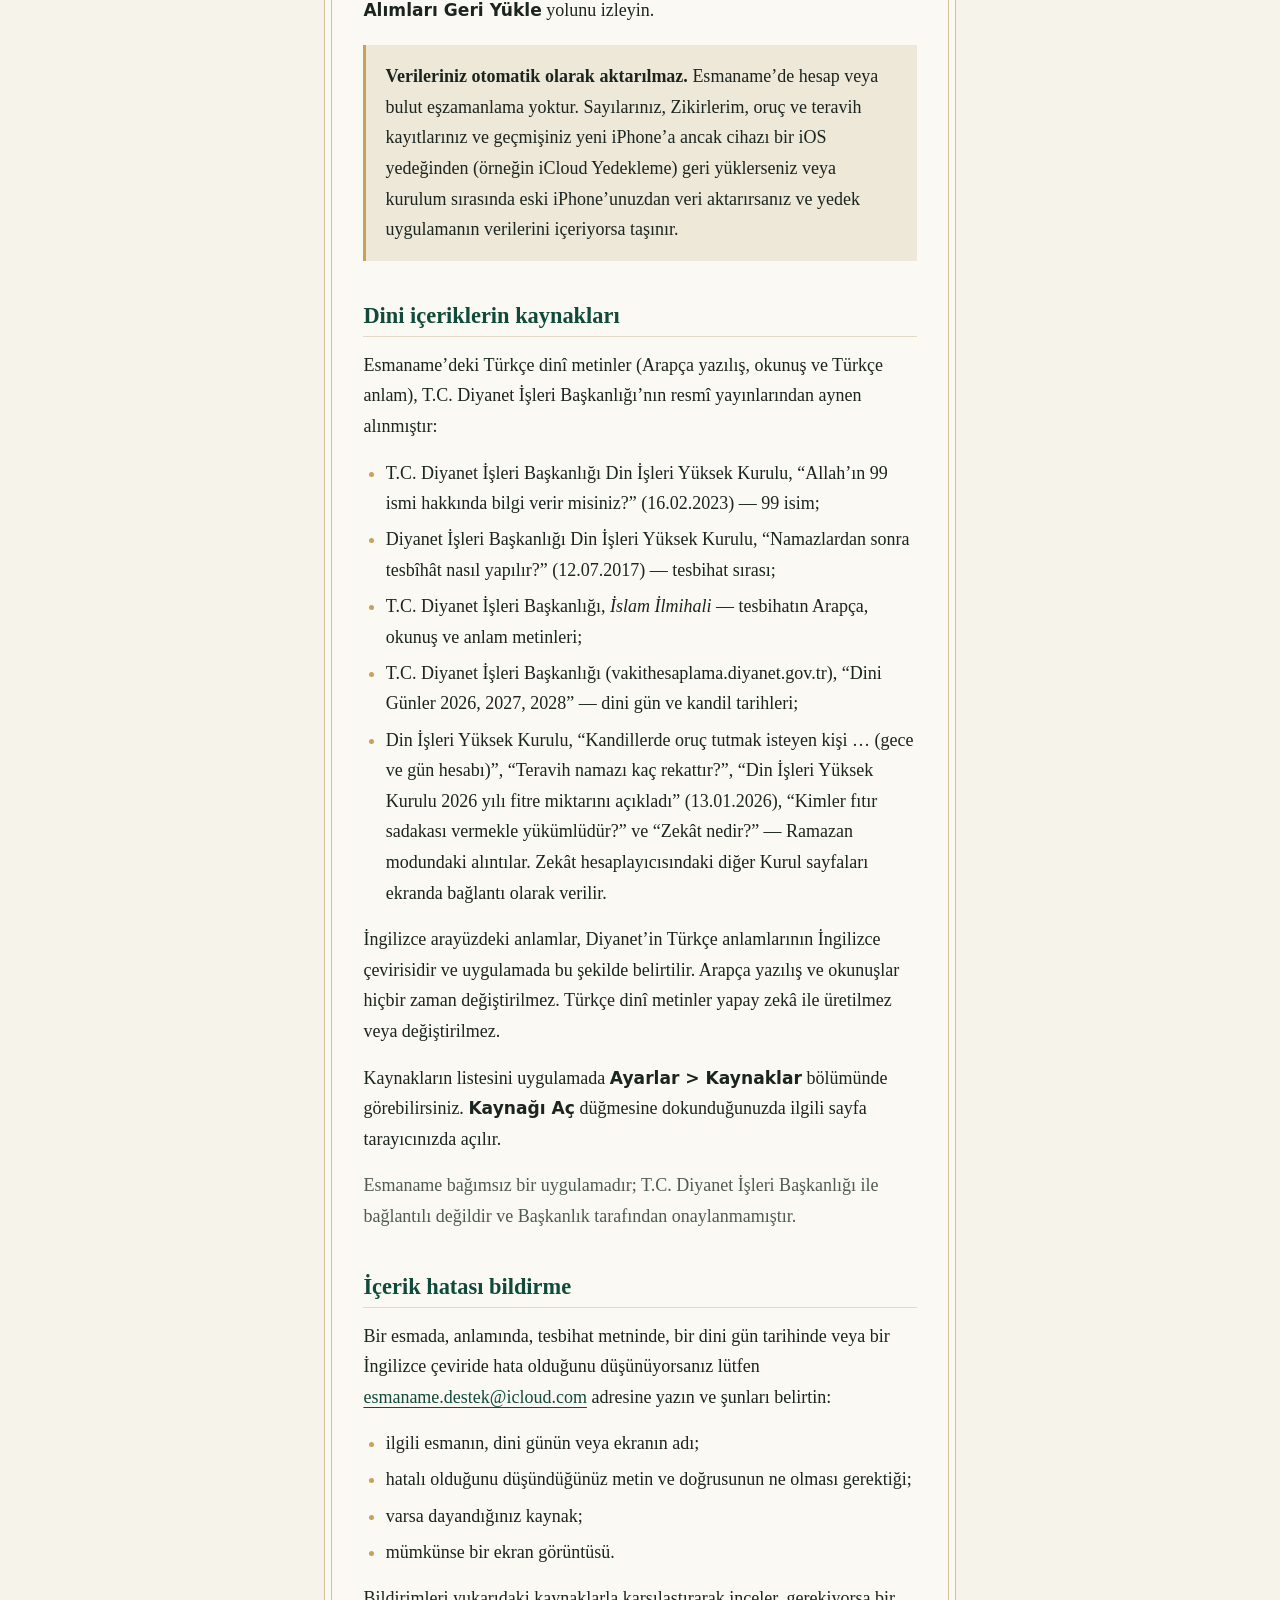
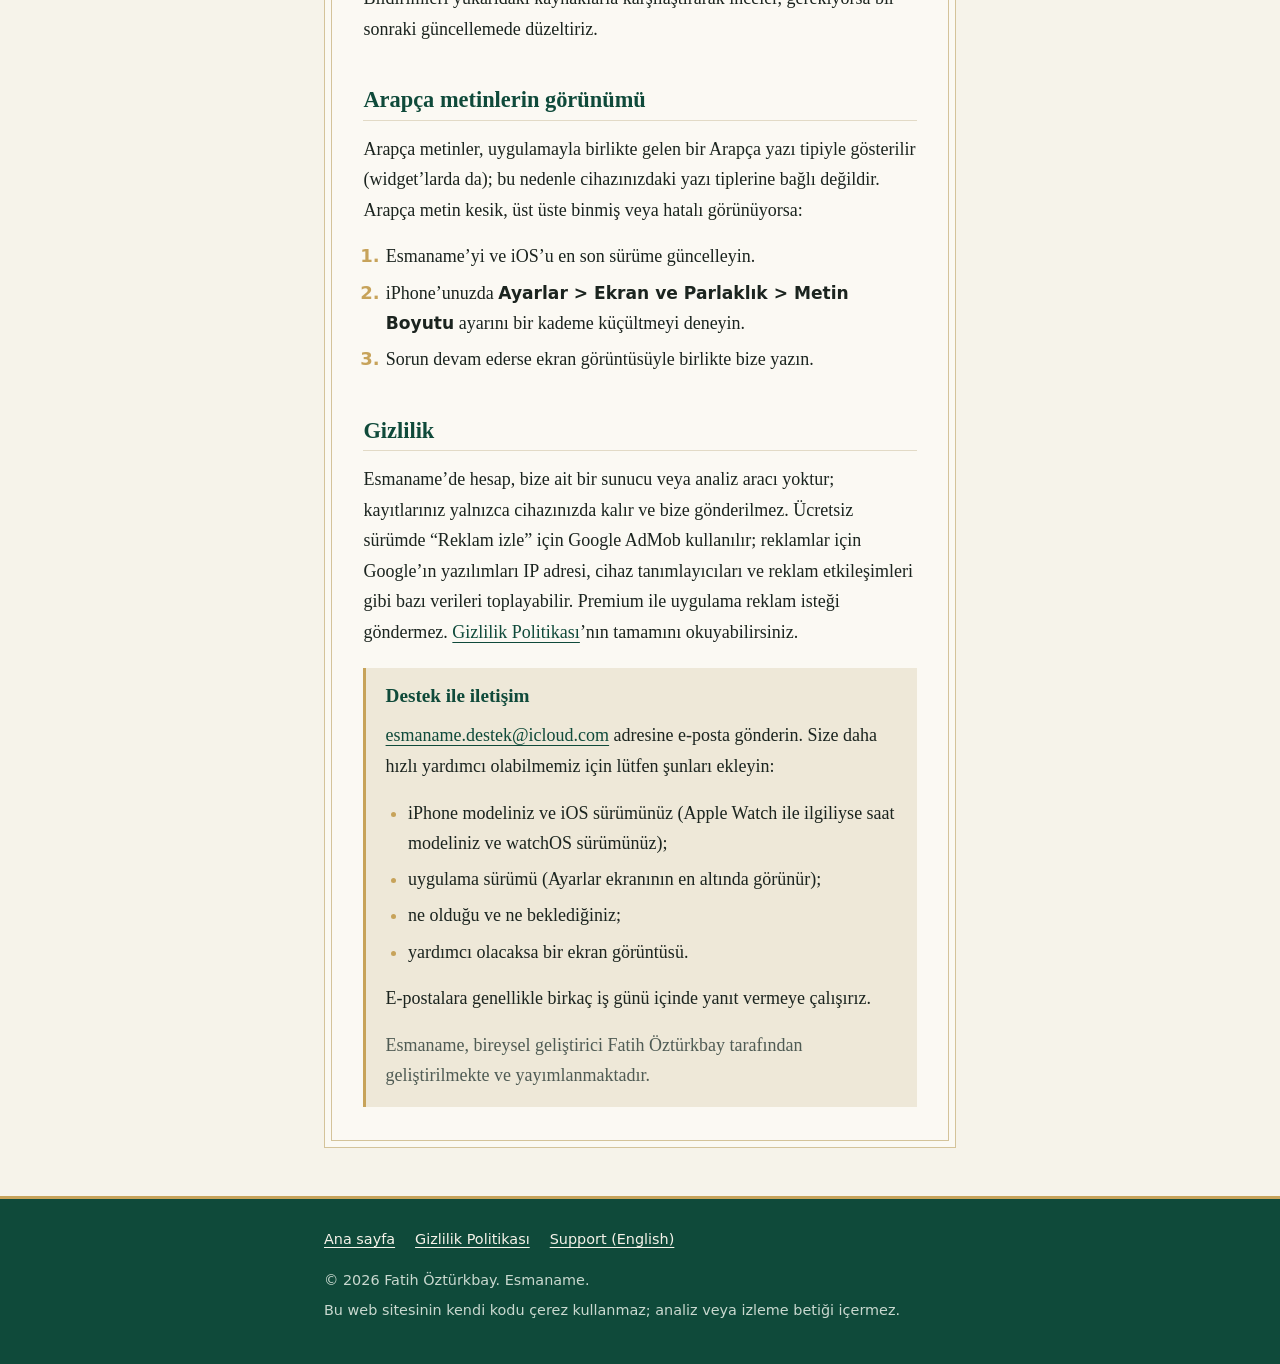
==== commit 380ddf1f: "Give the site Esmaname's own identity; new support address and 1.0.0 (build 5) content - Support add" ====
--- a/destek/index.html
+++ b/destek/index.html
@@ -4,268 +4,367 @@
   <meta charset="utf-8">
   <meta name="viewport" content="width=device-width, initial-scale=1">
   <title>Destek — Esmaname</title>
-  <meta name="description" content="Esmaname için yardım: ücretsiz içerikler, Google AdMob reklamları ve Premium ile reklamsız kullanım, reklam izleyerek açılan özellikler, satın alma ve geri yükleme, reklam ve izleme tercihleri, hatırlatıcılar, verileriniz, kaynaklar ve iletişim.">
+  <meta name="description" content="Esmaname için yardım: ücretsiz içerikler, reklam izleyerek açılan özellikler, Premium ve geri yükleme, dil seçimi, hatırlatıcılar, Dini Günler, Ramazan modu, widget’lar, Apple Watch, verileriniz, kaynaklar ve iletişim.">
   <link rel="canonical" href="https://ozturkbay.github.io/esmaname-support/destek/">
   <link rel="alternate" hreflang="tr" href="https://ozturkbay.github.io/esmaname-support/destek/">
   <link rel="alternate" hreflang="en" href="https://ozturkbay.github.io/esmaname-support/en/support/">
   <link rel="alternate" hreflang="x-default" href="https://ozturkbay.github.io/esmaname-support/destek/">
-  <meta name="theme-color" content="#F6F3EA" media="(prefers-color-scheme: light)">
-  <meta name="theme-color" content="#0E1512" media="(prefers-color-scheme: dark)">
+  <meta name="theme-color" content="#0F4A3A">
   <link rel="icon" type="image/png" sizes="64x64" href="../assets/images/favicon.png">
   <link rel="apple-touch-icon" href="../assets/images/apple-touch-icon.png">
   <link rel="stylesheet" href="../assets/css/styles.css">
 </head>
 <body>
-  <a class="skip-link" href="#main">İçeriğe geç</a>
-
-  <header class="site-header">
-    <div class="container">
-      <a class="brand" href="../">
-        <img src="../assets/images/icon.png" alt="" width="32" height="32">
-        <span>Esmaname</span>
+  <a class="skip" href="#icerik">İçeriğe geç</a>
+
+  <header class="masthead">
+    <div class="wrap masthead-inner">
+      <a class="wordmark" href="../">
+        <img src="../assets/images/icon.png" alt="" width="44" height="44">
+        <span class="wordmark-text">
+          <span class="wordmark-name">Esmaname</span>
+          <span class="wordmark-sub">Esmaül Hüsna &amp; Zikir</span>
+        </span>
       </a>
-      <a class="lang-switch" href="../en/support/" hreflang="en" lang="en">English</a>
     </div>
+    <nav class="pagenav" aria-label="Site">
+      <div class="wrap">
+        <ul>
+          <li><a href="../">Ana sayfa</a></li>
+          <li><a href="./" aria-current="page">Destek</a></li>
+          <li><a href="../gizlilik/">Gizlilik</a></li>
+          <li class="lang"><a href="../en/support/" hreflang="en" lang="en">English</a></li>
+        </ul>
+      </div>
+    </nav>
   </header>
 
-  <main id="main">
-    <div class="container">
-      <h1>Destek</h1>
-      <p class="lead">Esmaname hakkında sık sorulan soruların yanıtları. Aradığınızı bulamazsanız <a href="mailto:feesheet.support@icloud.com">feesheet.support@icloud.com</a> adresine e-posta gönderebilirsiniz.</p>
-
-      <section class="card" aria-labelledby="about">
-        <h2 id="about">Esmaname hakkında</h2>
-        <p>Esmaname, Allah’ın 99 ismini (Esmaül Hüsna) okuyabileceğiniz, namaz sonrası tesbihatı ve zikirlerinizi sayabileceğiniz bir iPhone uygulamasıdır.</p>
-        <p>Hesap oluşturmanız gerekmez ve zikir verileriniz yalnızca cihazınızda saklanır. Uygulama ücretsizdir ve Google AdMob reklamları gösterir; tek seferlik Premium ile reklamsız kullanabilirsiniz.</p>
-        <p>Uygulama Türkçe ve İngilizce kullanılabilir. Dili seçmek için uygulamada <span class="path">Ayarlar &gt; Dil / Language</span> bölümünü açıp <strong>Sistem</strong>, <strong>Türkçe</strong> veya <strong>English</strong> seçin; değişiklik hemen uygulanır ve hatırlanır. (Uygulama içi dil seçimi 1.1.0 sürümünden itibaren vardır.) Sistem, iPhone’unuzun dilini izler; yalnızca Esmaname’nin dilini iOS Ayarlar &gt; Esmaname &gt; Dil yolundan da belirleyebilirsiniz.</p>
-        <p>Türkçe dinî metinler (Arapça yazılış, Türkçe okunuş ve Türkçe anlamlar) Diyanet’in yayımladığı şekliyle, değiştirilmeden gösterilir. İngilizce arayüzde esmaların ve tesbihat ifadelerinin anlamları, Diyanet’in Türkçe anlamlarından İngilizceye çevrilmiş olarak ve bu durum belirtilerek gösterilir. Arapça yazılış ve okunuşlar hiçbir zaman değiştirilmez.</p>
-      </section>
-
-      <nav class="toc" aria-labelledby="toc-title">
-        <h2 id="toc-title">Konular</h2>
-        <ul>
-          <li><a href="#free-premium">Ücretsiz içerikler ve Premium</a></li>
-          <li><a href="#why-ads">Neden reklam görüyorum?</a></li>
-          <li><a href="#ads-counting">Sayarken reklam çıkar mı?</a></li>
-          <li><a href="#remove-ads">Reklamları nasıl kaldırırım?</a></li>
-          <li><a href="#rewarded">Reklam izleyince ne açılır?</a></li>
-          <li><a href="#ad-preferences">Reklam ve izleme tercihlerimi nasıl değiştiririm?</a></li>
-          <li><a href="#buy">Premium’u satın alma</a></li>
-          <li><a href="#restore">Premium’u nasıl geri yüklerim?</a></li>
-          <li><a href="#pending">Satın alma onay bekliyor</a></li>
-          <li><a href="#refunds">İadeler</a></li>
-          <li><a href="#reminders">Hatırlatıcı gelmiyor</a></li>
-          <li><a href="#data">Verileriniz nerede saklanır?</a></li>
-          <li><a href="#new-device">Yeni bir iPhone’a geçiş</a></li>
-          <li><a href="#sources">Dini içeriklerin kaynakları</a></li>
-          <li><a href="#report">İçerik hatası bildirme</a></li>
-          <li><a href="#arabic">Arapça metinlerin görünümü</a></li>
-          <li><a href="#privacy">Gizlilik</a></li>
-          <li><a href="#contact">Destek ile iletişim</a></li>
-        </ul>
-      </nav>
-
-      <section aria-labelledby="free-premium">
-        <h2 id="free-premium">Ücretsiz içerikler ve Premium</h2>
-        <p>Esmaname’yi indirmek ücretsizdir. Aşağıdaki içerikler <strong>herkes için kalıcı olarak ücretsizdir</strong>:</p>
-        <ul>
-          <li><strong>99 esma:</strong> her ismin Arapça yazılışı, Türkçe okunuşu ve anlamı.</li>
-          <li><strong>Namaz Sonrası Tesbihat:</strong> 33 tesbih, 33 tahmid ve 33 tekbir ile bunları tamamlayan tehlilden oluşan rehberli akış.</li>
-          <li><strong>Zikirmatik:</strong> basit bir zikir sayacı.</li>
-          <li><strong>Favoriler:</strong> esmaları favorilerinize ekleme.</li>
-          <li><strong>Günlük hedef:</strong> günlük zikir hedefi ve bugünkü ilerlemeniz.</li>
-          <li><strong>Günlük hatırlatıcı:</strong> cihazınızda planlanan, günde bir yerel bildirim.</li>
-          <li><strong>Zikirlerim:</strong> en fazla 3 kişisel zikir; her biri için ayrı sayaç ve isteğe bağlı hedef.</li>
-          <li><strong>İstatistikler:</strong> bugün ve son 7 gün.</li>
-          <li><strong>Görünüm:</strong> tema modu, metin boyutu ve Klasik renk paleti.</li>
-        </ul>
-        <p>Dini içerikler hiçbir zaman reklama veya ödemeye bağlı değildir. Ücretsiz sürümde Google AdMob reklamları gösterilir.</p>
-        <p><strong>Premium</strong> isteğe bağlıdır ve şunları ekler:</p>
-        <ul>
-          <li><strong>Reklamsız kullanım:</strong> hiçbir reklam gösterilmez.</li>
-          <li><strong>Sınırsız Zikirlerim.</strong></li>
-          <li><strong>Tüm renk paletleri:</strong> Gece Mavisi, Gül Kurusu ve Toprak.</li>
-          <li><strong>Seri ve tüm istatistikler:</strong> hedefe ulaştığınız art arda günler, son 30 gün, tüm zamanlar, en iyi gün ve 14 günlük grafik.</li>
-        </ul>
-        <p>Premium’u satın almadan, bu özelleştirmelerden birini reklam izleyerek 24 saatliğine de açabilirsiniz (bkz. <a href="#rewarded">Reklam izleyince ne açılır?</a>).</p>
-      </section>
-
-      <section aria-labelledby="why-ads">
-        <h2 id="why-ads">Neden reklam görüyorum?</h2>
-        <p>Esmaname’yi herkese ücretsiz sunabilmek için uygulamada Google AdMob reklamları gösterilir. Reklamlar sınırlıdır:</p>
-        <ul>
-          <li>Tam ekran reklam yalnızca bir zikir oturumu başlarken (bir Zikirlerim sayacını açtığınızda veya Tesbihat’ta <span class="path">Başla</span> düğmesine dokunduğunuzda) ya da bittikten sonra (hedefine ulaşmış bir sayaçtan çıktığınızda veya Tesbihat tamamlama ekranını kapattığınızda) çıkabilir.</li>
-          <li>Uygulamayı ilk yükledikten sonraki ilk 10 dakika boyunca reklam gösterilmez.</li>
-          <li>İki reklam arasında en az 3 dakika bulunur; oturum başına en fazla 4, günde en fazla 12 reklam gösterilir.</li>
-          <li>Banner reklam yoktur ve uygulama açılırken reklam gösterilmez.</li>
-        </ul>
-        <p>Dini içerik nedeniyle reklam içeriği, Google’ın “G” (genel izleyici) derecesiyle sınırlandırılmıştır. Uygunsuz olduğunu düşündüğünüz bir reklam görürseniz lütfen ekran görüntüsüyle birlikte bize yazın.</p>
-      </section>
-
-      <section aria-labelledby="ads-counting">
-        <h2 id="ads-counting">Sayarken reklam çıkar mı?</h2>
-        <p><strong>Hayır, hiçbir zaman.</strong> Zikirmatik’te, Zikirlerim sayaçlarında veya Tesbihat sırasında sayarken reklam gösterilmez. Reklam yalnızca bir zikir oturumu başlarken veya bittikten sonra çıkabilir. Premium’da hiç reklam yoktur.</p>
-      </section>
-
-      <section aria-labelledby="remove-ads">
-        <h2 id="remove-ads">Reklamları nasıl kaldırırım?</h2>
-        <p>Tek seferlik <strong>Premium</strong> satın alımı (Türkiye’de ₺149,99) tüm reklamları kaldırır. Abonelik değildir; bir kez ödersiniz. Premium sahibi olduğunuzda uygulama reklam isteği göndermez ve reklam izin formu gösterilmez.</p>
-        <p>Satın almak için <a href="#buy">Premium’u satın alma</a> bölümüne bakın. Premium’u daha önce satın aldıysanız <a href="#restore">geri yükleyin</a>; reklamlar da kalkar.</p>
-      </section>
-
-      <section aria-labelledby="rewarded">
-        <h2 id="rewarded">Reklam izleyince ne açılır?</h2>
-        <p>Uygulamada <span class="path">Reklam izle</span> düğmesine dokunup bir reklam izlediğinizde, aşağıdaki özelleştirmelerden birini <strong>24 saatliğine</strong> açabilirsiniz:</p>
-        <ul>
-          <li><strong>Sınırsız Zikirlerim</strong> (en fazla 50 zikir);</li>
-          <li><strong>tüm renk paletleri</strong> (Gece Mavisi, Gül Kurusu ve Toprak);</li>
-          <li><strong>seri ve tüm istatistikler</strong> (son 30 gün, tüm zamanlar, en iyi gün ve 14 günlük grafik).</li>
-        </ul>
-        <p>24 saat dolduğunda hiçbir şey silinmez. Premium paletlerden birini kullanıyorsanız uygulama Klasik palete döner; seçiminiz kayıtlı kalır.</p>
-        <p>Bu ödüllü reklamlar yalnızca siz <span class="path">Reklam izle</span> düğmesine dokunduğunuzda gösterilir.</p>
-      </section>
-
-      <section aria-labelledby="ad-preferences">
-        <h2 id="ad-preferences">Reklam ve izleme tercihlerimi nasıl değiştiririm?</h2>
-        <p>Reklamlar gösterilmeden önce, yasaların gerektirdiği yerlerde (Avrupa Ekonomik Alanı, Birleşik Krallık, İsviçre ve ilgili düzenlemelerin geçerli olduğu ABD eyaletleri) Google’ın izin formu, ardından Apple’ın izleme izni (App Tracking Transparency) sorulur. Tercihlerinizi daha sonra değiştirmek için:</p>
-        <ul>
-          <li><strong>İzleme izni:</strong> iPhone’unuzda <span class="path">Ayarlar &gt; Gizlilik ve Güvenlik &gt; İzleme</span> yolunu izleyin ve Esmaname için izni açın veya kapatın.</li>
-          <li><strong>Reklam izin tercihleri</strong> (gerektiği yerlerde): uygulamada <span class="path">Ayarlar &gt; Reklam gizlilik tercihleri</span> bölümünü açın.</li>
-        </ul>
-        <p>İzin vermezseniz de reklamlar gösterilir; bunlar kişiselleştirilmemiş veya sınırlı reklamlardır. Premium tüm reklamları kaldırır. Ayrıntılar için <a href="../gizlilik/#consent">Gizlilik Politikası</a>’na bakın.</p>
-      </section>
-
-      <section aria-labelledby="buy">
-        <h2 id="buy">Premium’u satın alma</h2>
-        <p>Premium, <strong>tek seferlik</strong> bir uygulama içi satın almadır; Türkiye’de fiyatı ₺149,99’dur, diğer ülkelerde App Store’da gösterilen fiyat geçerlidir. Abonelik veya otomatik yenileme yoktur. Premium ile uygulama reklamsızdır.</p>
-        <ol>
-          <li><span class="path">Ayarlar</span> sekmesini açın ve <span class="path">Premium</span> kartına dokunun.</li>
-          <li><span class="path">Satın Al</span> düğmesine dokunun. Düğmede güncel fiyat gösterilir.</li>
-          <li>Satın almayı Apple’ın ekranında (Face ID, Touch ID veya parolanızla) onaylayın.</li>
-        </ol>
-        <p>Ödeme Apple tarafından alınır. Premium, satın alırken kullandığınız Apple Hesabı’na bağlıdır.</p>
-      </section>
-
-      <section aria-labelledby="restore">
-        <h2 id="restore">Premium’u nasıl geri yüklerim?</h2>
-        <p>Premium’u daha önce satın aldıysanız ve uygulamayı yeniden yüklediyseniz ya da başka bir cihazda kullanıyorsanız:</p>
-        <ol>
-          <li>Satın alırken kullandığınız <strong>aynı Apple Hesabı</strong> ile oturum açtığınızdan emin olun.</li>
-          <li><span class="path">Ayarlar &gt; Premium &gt; Satın Alımları Geri Yükle</span> yolunu izleyin.</li>
-        </ol>
-        <p>Geri yükleme yeniden ödeme almaz ve Premium açıldığında reklamlar da kalkar. Aynı Apple Hesabı’nı kullanan diğer iPhone’larınızda da geri yükleme yaparak Premium’u açabilirsiniz.</p>
-        <div class="note">
-          <p><strong>Aile Paylaşımı:</strong> Premium için Aile Paylaşımı açık değildir. Premium yalnızca satın alan Apple Hesabı’nda kullanılabilir.</p>
-        </div>
-      </section>
-
-      <section aria-labelledby="pending">
-        <h2 id="pending">Satın alma onay bekliyor</h2>
-        <p>Premium ekranında veya Ayarlar’da “Satın alma onay bekliyor.” yazıyorsa, satın alma henüz tamamlanmamıştır. Bunun yaygın nedenleri:</p>
-        <ul>
-          <li><strong>Satın Alma İzni İste:</strong> Aile Paylaşımı’nda bir ebeveynin satın almayı onaylaması gerekiyordur.</li>
-          <li><strong>Ödeme yöntemi:</strong> Apple, ödeme yönteminizin doğrulanmasını veya güncellenmesini bekliyordur.</li>
-        </ul>
-        <p>Satın alma onaylandığında Premium açılır. Onaydan sonra Premium görünmüyorsa uygulamayı kapatıp yeniden açın veya <span class="path">Satın Alımları Geri Yükle</span> düğmesine dokunun. Onay bekleyen bir satın alma için sizden ücret alınmaz.</p>
-      </section>
-
-      <section aria-labelledby="refunds">
-        <h2 id="refunds">İadeler</h2>
-        <p>Ödemeler ve iadeler Apple tarafından yürütülür. İadeyi kendimiz yapamayız; iade talebinde bulunmak için Apple’ın <a href="https://reportaproblem.apple.com/">Report a Problem</a> (Sorun Bildir) sayfasını kullanın.</p>
-      </section>
-
-      <section aria-labelledby="reminders">
-        <h2 id="reminders">Hatırlatıcı gelmiyor</h2>
-        <p>Günlük hatırlatıcı herkes için ücretsizdir ve <span class="path">Ayarlar &gt; Günlük hatırlatıcı</span> bölümünden açılır. Hatırlatıcı cihazınızda yerel olarak planlanır; internet bağlantısı gerektirmez. Bildirim gelmiyorsa sırasıyla şunları kontrol edin:</p>
-        <ol>
-          <li><strong>Hatırlatıcı açık mı?</strong> Ayarlar ekranında “Her gün” ve seçtiğiniz saat görünmelidir.</li>
-          <li><strong>Bildirim izni:</strong> iPhone’unuzda <span class="path">Ayarlar &gt; Bildirimler &gt; Esmaname</span> yolunu izleyin ve <span class="path">Bildirimlere İzin Ver</span> seçeneğini açın.</li>
-          <li><strong>Odak ve Rahatsız Etmeyin:</strong> etkin bir Odak modu bildirimleri sessize alıyor olabilir. Esmaname’yi izin verilen uygulamalara ekleyebilirsiniz.</li>
-          <li><strong>Planlanmış Özet:</strong> Esmaname planlanmış özete ekliyse bildirim hemen değil, özetle birlikte görünür.</li>
-          <li><strong>Saat:</strong> hatırlatıcı saatinin doğru olduğundan emin olun. Saat dilimi veya cihaz saati değiştiyse hatırlatıcıyı kapatıp yeniden açın.</li>
-          <li><strong>Uygulamayı sildiyseniz:</strong> yeniden yükledikten sonra hatırlatıcıyı tekrar açmanız ve bildirim izni vermeniz gerekebilir.</li>
-        </ol>
-      </section>
-
-      <section aria-labelledby="data">
-        <h2 id="data">Verileriniz nerede saklanır?</h2>
-        <p>Zikir sayılarınız, favorileriniz, Zikirlerim kayıtlarınız, geçmişiniz ve ayarlarınız <strong>yalnızca cihazınızda</strong> saklanır: uygulamaya ait yerel bir veritabanında ve bazı bilgiler için iOS Anahtar Zinciri’nde. Bunlar bize veya bir sunucuya gönderilmez ve uygulamanın iCloud eşzamanlama özelliği yoktur. Reklam sıklığı sayacı ve reklam izleyerek açtığınız özelliklerin süresi de yalnızca cihazınızda tutulur.</p>
-        <p>Uygulama internete yalnızca reklamlar ve izin formu (Google) ile satın almalar (App Store) için bağlanır; diğer her şey internet olmadan çalışır. Reklamlar için Google’ın topladığı veriler <a href="../gizlilik/#google-data">Gizlilik Politikası</a>’nda açıklanmıştır.</p>
-        <p>Uygulamayı silmek, verilerini de cihazınızdan siler. Bazı ayarlar cihazın Anahtar Zinciri’nde kalabilir. Silinen verileri sizin için kurtaramayız.</p>
-      </section>
-
-      <section aria-labelledby="new-device">
-        <h2 id="new-device">Yeni bir iPhone’a geçiş</h2>
-        <p>Esmaname’yi yeni iPhone’unuza App Store’dan ücretsiz indirin. Premium için aynı Apple Hesabı ile oturum açıp <span class="path">Ayarlar &gt; Premium &gt; Satın Alımları Geri Yükle</span> yolunu izleyin.</p>
-        <div class="note">
-          <p><strong>Verileriniz otomatik olarak aktarılmaz.</strong> Esmaname’de hesap veya bulut eşzamanlama yoktur. Sayılarınız, Zikirlerim kayıtlarınız ve geçmişiniz yeni iPhone’a ancak cihazı bir iOS yedeğinden (örneğin iCloud Yedekleme) geri yüklerseniz veya kurulum sırasında eski iPhone’unuzdan veri aktarırsanız ve yedek uygulamanın verilerini içeriyorsa taşınır.</p>
-        </div>
-      </section>
-
-      <section aria-labelledby="sources">
-        <h2 id="sources">Dini içeriklerin kaynakları</h2>
-        <p>Esmaname’deki dini metinler, T.C. Diyanet İşleri Başkanlığı’nın resmi yayınlarından alınmıştır:</p>
-        <ul>
-          <li>Din İşleri Yüksek Kurulu, “Allah’ın 99 ismi hakkında bilgi verir misiniz?” (16.02.2023);</li>
-          <li>Din İşleri Yüksek Kurulu, “Namazlardan sonra tesbîhât nasıl yapılır?” (12.07.2017);</li>
-          <li>Diyanet İşleri Başkanlığı, <cite>İslam İlmihali</cite>.</li>
-        </ul>
-        <p>Kaynakların listesini uygulamada <span class="path">Ayarlar &gt; Kaynaklar</span> bölümünde görebilirsiniz. <span class="path">Kaynağı Aç</span> düğmesine dokunduğunuzda ilgili sayfa tarayıcınızda açılır.</p>
-        <p>Dini metinleri oluşturmak veya değiştirmek için yapay zekâ kullanılmaz.</p>
-        <p class="muted">Esmaname bağımsız bir uygulamadır; T.C. Diyanet İşleri Başkanlığı ile bağlantılı değildir ve Başkanlık tarafından onaylanmamıştır.</p>
-      </section>
-
-      <section aria-labelledby="report">
-        <h2 id="report">İçerik hatası bildirme</h2>
-        <p>Bir esmada, anlamında veya tesbihat metninde hata olduğunu düşünüyorsanız lütfen <a href="mailto:feesheet.support@icloud.com?subject=Esmaname%20%C4%B0%C3%A7erik%20Bildirimi">feesheet.support@icloud.com</a> adresine yazın ve şunları belirtin:</p>
-        <ul>
-          <li>ilgili esmanın adı veya ekranın adı;</li>
-          <li>hatalı olduğunu düşündüğünüz metin ve doğrusunun ne olması gerektiği;</li>
-          <li>varsa dayandığınız kaynak;</li>
-          <li>mümkünse bir ekran görüntüsü.</li>
-        </ul>
-        <p>Bildirimleri yukarıdaki kaynaklarla karşılaştırarak inceler, gerekiyorsa bir sonraki güncellemede düzeltiriz.</p>
-      </section>
-
-      <section aria-labelledby="arabic">
-        <h2 id="arabic">Arapça metinlerin görünümü</h2>
-        <p>Arapça metinler, uygulamayla birlikte gelen bir Arapça yazı tipiyle gösterilir; bu nedenle cihazınızdaki yazı tiplerine bağlı değildir. Arapça metin kesik, üst üste binmiş veya hatalı görünüyorsa:</p>
-        <ol>
-          <li>Esmaname’yi ve iOS’u en son sürüme güncelleyin.</li>
-          <li>iPhone’unuzda <span class="path">Ayarlar &gt; Ekran ve Parlaklık &gt; Metin Boyutu</span> ayarını bir kademe küçültmeyi deneyin.</li>
-          <li>Sorun devam ederse, ekran görüntüsüyle birlikte bize yazın.</li>
-        </ol>
-      </section>
-
-      <section aria-labelledby="privacy">
-        <h2 id="privacy">Gizlilik</h2>
-        <p>Esmaname’de hesap, bize ait bir sunucu veya analiz aracı yoktur; zikir verileriniz yalnızca cihazınızda kalır ve bize gönderilmez. Ücretsiz sürümde Google AdMob reklamları gösterilir; reklamlar için Google’ın yazılımları IP adresi, cihaz tanımlayıcıları ve reklam etkileşimleri gibi bazı verileri toplayabilir. Premium ile uygulama reklamsızdır ve reklam isteği gönderilmez. <a href="../gizlilik/">Gizlilik Politikası</a>’nın tamamını okuyabilirsiniz.</p>
-      </section>
-
-      <section class="card contact" aria-labelledby="contact">
-        <h2 id="contact">Destek ile iletişim</h2>
-        <p><a href="mailto:feesheet.support@icloud.com?subject=Esmaname%20Destek">feesheet.support@icloud.com</a> adresine e-posta gönderin. Size daha hızlı yardımcı olabilmemiz için lütfen şunları ekleyin:</p>
-        <ul>
-          <li>iPhone modeliniz ve iOS sürümünüz;</li>
-          <li>uygulama sürümü (Ayarlar ekranının en altında görünür);</li>
-          <li>ne olduğu ve ne beklediğiniz;</li>
-          <li>yardımcı olacaksa bir ekran görüntüsü.</li>
-        </ul>
-        <p>E-postalara genellikle birkaç iş günü içinde yanıt vermeye çalışırız.</p>
-        <p class="muted">Esmaname, bireysel geliştirici Fatih Öztürkbay tarafından geliştirilmekte ve yayımlanmaktadır.</p>
-      </section>
+  <main id="icerik">
+    <div class="wrap">
+      <article class="folio">
+        <h1>Destek</h1>
+        <p class="lede">Esmaname hakkında sık sorulan soruların yanıtları. Aradığınızı bulamazsanız <a href="mailto:esmaname.destek@icloud.com">esmaname.destek@icloud.com</a> adresine yazabilirsiniz.</p>
+
+        <div class="ornament" aria-hidden="true"><span class="star"></span></div>
+
+        <section aria-labelledby="about">
+          <h2 id="about">Esmaname hakkında</h2>
+          <p>Esmaname, Allah’ın 99 ismini (Esmaül Hüsna) okuyabileceğiniz, zikirlerinizi ve namaz sonrası tesbihatı sayabileceğiniz, Diyanet’in dini günler takvimini ve Ramazan’ı takip edebileceğiniz bir iPhone uygulamasıdır. Widget’ları ve bir Apple Watch uygulaması vardır.</p>
+          <p>Hesap oluşturmanız gerekmez; kayıtlarınız yalnızca cihazınızda saklanır. Ücretsiz sürümde reklam kendiliğinden çıkmaz; reklam yalnızca siz bir özelliği 24 saatliğine açmak istediğinizde gösterilir. Tek seferlik Premium tüm reklamları kaldırır.</p>
+        </section>
+
+        <nav class="contents" aria-labelledby="konular">
+          <h2 id="konular">Konular</h2>
+          <ul>
+            <li><a href="#free-premium">Ücretsiz içerikler ve Premium</a></li>
+            <li><a href="#when-ads">Reklam ne zaman gösterilir?</a></li>
+            <li><a href="#rewarded">Reklam izleyince ne açılır?</a></li>
+            <li><a href="#remove-ads">Reklamları nasıl kaldırırım?</a></li>
+            <li><a href="#ad-preferences">Reklam ve izleme tercihleri</a></li>
+            <li><a href="#buy">Premium’u satın alma</a></li>
+            <li><a href="#restore">Premium’u geri yükleme</a></li>
+            <li><a href="#pending">Satın alma onay bekliyor</a></li>
+            <li><a href="#refunds">İadeler</a></li>
+            <li><a href="#language">Dil seçimi</a></li>
+            <li><a href="#religious-days">Dini Günler ve hatırlatıcıları</a></li>
+            <li><a href="#ramazan">Ramazan modu</a></li>
+            <li><a href="#widgets">Widget’lar</a></li>
+            <li><a href="#watch">Apple Watch</a></li>
+            <li><a href="#reminders">Hatırlatıcı gelmiyor</a></li>
+            <li><a href="#data">Verileriniz nerede saklanır?</a></li>
+            <li><a href="#new-device">Yeni bir iPhone’a geçiş</a></li>
+            <li><a href="#sources">Dini içeriklerin kaynakları</a></li>
+            <li><a href="#report">İçerik hatası bildirme</a></li>
+            <li><a href="#arabic">Arapça metinlerin görünümü</a></li>
+            <li><a href="#privacy">Gizlilik</a></li>
+            <li><a href="#contact">Destek ile iletişim</a></li>
+          </ul>
+        </nav>
+
+        <section aria-labelledby="free-premium">
+          <h2 id="free-premium">Ücretsiz içerikler ve Premium</h2>
+          <p>Esmaname’yi indirmek ücretsizdir. Dini içerikler ve ibadet araçları <strong>herkes için her zaman ücretsizdir</strong>; hiçbiri reklama veya ödemeye bağlı değildir:</p>
+          <ul>
+            <li><strong>99 esma:</strong> her ismin Arapça yazılışı, okunuşu ve anlamı; favoriler.</li>
+            <li><strong>Namaz Sonrası Tesbihat:</strong> 33 tesbih, 33 tahmid ve 33 tekbir ile bunları tamamlayan tehlilden oluşan rehberli akış.</li>
+            <li><strong>Zikirmatik</strong> ve <strong>Zikirlerim</strong> (en fazla 3 kişisel zikir; her biri için ayrı sayaç ve isteğe bağlı hedef).</li>
+            <li><strong>Günlük hedef ve günlük hatırlatıcı.</strong></li>
+            <li><strong>Dini Günler ve Kandiller</strong> ile hatırlatıcıları (tüm günler, seçtiğiniz saatte).</li>
+            <li><strong>Ramazan modu:</strong> Ramazan tarihleri, oruç takibi, teravih sayacı, fitre ve zekât hesaplayıcıları.</li>
+            <li><strong>İstatistikler:</strong> bugün ve son 7 gün.</li>
+            <li><strong>Görünüm:</strong> tema modu, yazı boyutu ve Klasik renk paleti.</li>
+            <li><strong>“Günün Esması” widget’ı</strong> (küçük boy).</li>
+          </ul>
+          <p><strong>Premium</strong> isteğe bağlıdır ve şunları ekler:</p>
+          <ul>
+            <li><strong>Reklamsız kullanım:</strong> hiçbir reklam yüklenmez ve gösterilmez.</li>
+            <li><strong>Sınırsız Zikirlerim</strong> (50 zikre kadar).</li>
+            <li><strong>Tüm renk paletleri:</strong> Gece Mavisi, Gül Kurusu ve Toprak.</li>
+            <li><strong>Seri ve tüm istatistikler:</strong> mevcut ve en uzun seri, son 30 gün, en iyi gün, toplamlar ve Ramazan özeti.</li>
+            <li><strong>Dini gün hatırlatıcılarını özelleştirme:</strong> hangi günler için bildirim alacağınızı seçme ve bir gün önceden hatırlatma.</li>
+            <li><strong>Tüm widget’lar</strong> (bkz. <a href="#widgets">Widget’lar</a>).</li>
+            <li><strong>Apple Watch zikirmatik</strong> (bkz. <a href="#watch">Apple Watch</a>).</li>
+          </ul>
+          <p>Premium’u satın almadan, sınırsız Zikirlerim’i, renk paletlerini veya istatistikleri reklam izleyerek 24 saatliğine de açabilirsiniz (bkz. <a href="#rewarded">Reklam izleyince ne açılır?</a>).</p>
+        </section>
+
+        <section aria-labelledby="when-ads">
+          <h2 id="when-ads">Reklam ne zaman gösterilir?</h2>
+          <p><strong>Ücretsiz sürümde reklam kendiliğinden hiç çıkmaz.</strong> Bir reklam yalnızca siz bir özelliği açmak için <span class="path">Reklam izle</span> düğmesine dokunduğunuzda oynatılır.</p>
+          <ul>
+            <li>Sayarken (Zikirmatik, Zikirlerim, Tesbihat, teravih sayacı) hiçbir zaman reklam yoktur; bir sayaca başlarken veya sayımı bitirdiğinizde de reklam çıkmaz.</li>
+            <li>Dini Günler ve Ramazan ekranlarında reklam yoktur.</li>
+            <li>Apple Watch’ta ve widget’larda reklam yoktur.</li>
+            <li>Banner reklam yoktur ve uygulama açılırken reklam gösterilmez.</li>
+          </ul>
+          <p>Dini içerik nedeniyle reklam içeriği Google’ın “G” (genel izleyici) derecesiyle sınırlandırılmıştır. Uygunsuz olduğunu düşündüğünüz bir reklam görürseniz lütfen ekran görüntüsüyle birlikte bize yazın.</p>
+        </section>
+
+        <section aria-labelledby="rewarded">
+          <h2 id="rewarded">Reklam izleyince ne açılır?</h2>
+          <p><span class="path">Reklam izle</span> düğmesine dokunup reklamı sonuna kadar izlediğinizde, aşağıdakilerden birini <strong>24 saatliğine</strong> açabilirsiniz:</p>
+          <ul>
+            <li><strong>Sınırsız Zikirlerim</strong> (50 zikre kadar);</li>
+            <li><strong>tüm renk paletleri</strong> (Gece Mavisi, Gül Kurusu ve Toprak);</li>
+            <li><strong>seri ve tüm istatistikler</strong> (son 30 gün, en iyi gün, toplamlar; Ramazan özeti ve geçmiş Ramazanlar da dahil).</li>
+          </ul>
+          <p>Reklam tamamlanmadan kapatılırsa kilit açılmaz. “Şu anda gösterilecek reklam yok” uyarısını görürseniz biraz sonra yeniden deneyin.</p>
+          <p>24 saat dolduğunda hiçbir şey silinmez: fazladan eklediğiniz zikirleri saymaya ve düzenlemeye devam edebilirsiniz; Premium paletlerden birini kullanıyorsanız uygulama Klasik palete döner ve seçiminiz kayıtlı kalır; istatistikler yalnızca gizlenir.</p>
+          <p class="soft">Dini gün hatırlatıcılarının özelleştirilmesi, widget’lar ve Apple Watch reklamla açılmaz; bunlar yalnızca Premium ile açılır.</p>
+        </section>
+
+        <section aria-labelledby="remove-ads">
+          <h2 id="remove-ads">Reklamları nasıl kaldırırım?</h2>
+          <p>Tek seferlik <strong>Premium</strong> satın alımı (Türkiye’de ₺149,99) tüm reklamları kaldırır. Abonelik değildir; bir kez ödersiniz. Premium sahibi olduğunuzda uygulama reklam isteği göndermez ve reklam izin formu gösterilmez.</p>
+          <p>Satın almak için <a href="#buy">Premium’u satın alma</a> bölümüne bakın. Premium’u daha önce satın aldıysanız <a href="#restore">geri yükleyin</a>.</p>
+        </section>
+
+        <section aria-labelledby="ad-preferences">
+          <h2 id="ad-preferences">Reklam ve izleme tercihleri</h2>
+          <p>Premium sahibi değilseniz, uygulama açıldıktan kısa süre sonra, yasaların gerektirdiği yerlerde (Avrupa Ekonomik Alanı, Birleşik Krallık, İsviçre ve ilgili düzenlemelerin geçerli olduğu ABD eyaletleri) Google’ın izin formu, ardından Apple’ın izleme izni (App Tracking Transparency) sorulur. Bu sorular hiçbir zaman bir sayaç ekrandayken gösterilmez. Tercihlerinizi daha sonra değiştirmek için:</p>
+          <ul>
+            <li><strong>İzleme izni:</strong> iPhone’unuzda <span class="path">Ayarlar &gt; Gizlilik ve Güvenlik &gt; İzleme</span> yolunu izleyin ve Esmaname için izni açın veya kapatın.</li>
+            <li><strong>Reklam izin tercihleri</strong> (gerektiği yerlerde): uygulamada <span class="path">Ayarlar &gt; Reklam gizlilik tercihleri</span> bölümünü açın.</li>
+          </ul>
+          <p>İzleme izni vermezseniz de “Reklam izle” çalışır; gösterilen reklamlar kişiselleştirilmemiş veya sınırlı reklamlardır. Ayrıntılar için <a href="../gizlilik/#consent">Gizlilik Politikası</a>’na bakın.</p>
+        </section>
+
+        <section aria-labelledby="buy">
+          <h2 id="buy">Premium’u satın alma</h2>
+          <p>Premium, <strong>tek seferlik</strong> bir uygulama içi satın almadır; Türkiye’de fiyatı ₺149,99’dur, diğer ülkelerde App Store’da gösterilen fiyat geçerlidir. Abonelik veya otomatik yenileme yoktur.</p>
+          <ol>
+            <li><span class="path">Ayarlar</span> sekmesini açın ve <span class="path">Premium</span> kartına dokunun.</li>
+            <li><span class="path">Satın Al</span> düğmesine dokunun. Düğmede güncel fiyat gösterilir.</li>
+            <li>Satın almayı Apple’ın ekranında (Face ID, Touch ID veya parolanızla) onaylayın.</li>
+          </ol>
+          <p>Ödeme Apple tarafından alınır. Premium, satın alırken kullandığınız Apple Hesabı’na bağlıdır. Apple Watch ve widget’lar, iPhone’daki Premium durumunu izler; ayrıca bir şey yapmanız gerekmez.</p>
+        </section>
+
+        <section aria-labelledby="restore">
+          <h2 id="restore">Premium’u geri yükleme</h2>
+          <p>Premium’u daha önce satın aldıysanız ve uygulamayı yeniden yüklediyseniz ya da başka bir iPhone’da kullanıyorsanız:</p>
+          <ol>
+            <li>Satın alırken kullandığınız <strong>aynı Apple Hesabı</strong> ile oturum açtığınızdan emin olun.</li>
+            <li><span class="path">Ayarlar &gt; Premium &gt; Satın Alımları Geri Yükle</span> yolunu izleyin.</li>
+          </ol>
+          <p>Geri yükleme yeniden ödeme almaz; Premium açıldığında reklamlar da kalkar. Aynı Apple Hesabı’nı kullanan diğer iPhone’larınızda da geri yükleme yaparak Premium’u açabilirsiniz.</p>
+          <div class="callout">
+            <p><strong>Aile Paylaşımı:</strong> Premium için Aile Paylaşımı açık değildir. Premium yalnızca satın alan Apple Hesabı’nda kullanılabilir.</p>
+          </div>
+        </section>
+
+        <section aria-labelledby="pending">
+          <h2 id="pending">Satın alma onay bekliyor</h2>
+          <p>Premium ekranında veya Ayarlar’da “Satın alma onay bekliyor.” yazıyorsa satın alma henüz tamamlanmamıştır. Bunun yaygın nedenleri:</p>
+          <ul>
+            <li><strong>Satın Alma İzni İste:</strong> Aile Paylaşımı’nda bir ebeveynin satın almayı onaylaması gerekiyordur.</li>
+            <li><strong>Ödeme yöntemi:</strong> Apple, ödeme yönteminizin doğrulanmasını veya güncellenmesini bekliyordur.</li>
+          </ul>
+          <p>Satın alma onaylandığında Premium kendiliğinden açılır. Onaydan sonra Premium görünmüyorsa uygulamayı kapatıp yeniden açın veya <span class="path">Satın Alımları Geri Yükle</span> düğmesine dokunun. Onay bekleyen bir satın alma için sizden ücret alınmaz.</p>
+        </section>
+
+        <section aria-labelledby="refunds">
+          <h2 id="refunds">İadeler</h2>
+          <p>Ödemeler ve iadeler Apple tarafından yürütülür. İadeyi kendimiz yapamayız; iade talebinde bulunmak için Apple’ın <a href="https://reportaproblem.apple.com/">Report a Problem</a> (Sorun Bildir) sayfasını kullanın.</p>
+        </section>
+
+        <section aria-labelledby="language">
+          <h2 id="language">Dil seçimi</h2>
+          <p>Esmaname Türkçe ve İngilizce kullanılabilir. Dili seçmek için <span class="path">Ayarlar &gt; Dil / Language</span> bölümünü açıp <strong>Sistem</strong>, <strong>Türkçe</strong> veya <strong>English</strong> seçin. Değişiklik hemen uygulanır ve hatırlanır.</p>
+          <ul>
+            <li><strong>Sistem</strong>, iPhone’unuzun dilini izler: iPhone’unuzun tercih ettiği diller arasında Türkçe veya İngilizce varsa ilk geleni kullanılır, yoksa Türkçe.</li>
+            <li>Widget’lar ve Apple Watch uygulaması da uygulamada seçtiğiniz dili izler.</li>
+            <li>İzleme izni gibi doğrudan iOS’un gösterdiği metinler ve widget galerisindeki adlar iPhone’unuzun dilini izler.</li>
+          </ul>
+          <p>Türkçe dinî metinler (Arapça yazılış, okunuş ve Türkçe anlam) her iki dilde de Diyanet’in yayımladığı şekliyle, değiştirilmeden gösterilir. İngilizce arayüzde esmaların ve tesbihat ifadelerinin anlamları, Diyanet’in Türkçe anlamlarından İngilizceye çevrilmiş olarak ve bu durum belirtilerek gösterilir. Ramazan ekranlarındaki Diyanet alıntıları İngilizce arayüzde de Türkçe kalır.</p>
+        </section>
+
+        <section aria-labelledby="religious-days">
+          <h2 id="religious-days">Dini Günler ve hatırlatıcıları</h2>
+          <p><span class="path">Ana Sayfa &gt; Dini Günler</span> kartına dokunarak dini günleri ve kandilleri, Diyanet’in yayımladığı tarihlerle ve geri sayımla görebilirsiniz. Liste uygulamanın içindedir; internet bağlantısı gerektirmez.</p>
+          <ul>
+            <li>Kandil geceleri ve Kadir Gecesi, listede gösterilen tarihin <strong>akşamı</strong> başlar; uygulama bunu “… akşamı” olarak gösterir.</li>
+            <li>Uygulamada 2028 sonuna kadarki tarihler vardır. Sonraki yıllar bir uygulama güncellemesiyle eklenecektir.</li>
+          </ul>
+          <h3>Hatırlatıcıları açma</h3>
+          <ol>
+            <li><span class="path">Ana Sayfa &gt; Dini Günler &gt; Hatırlatıcılar</span> yolunu izleyin.</li>
+            <li><span class="path">Dini günleri ve kandilleri hatırlat</span> seçeneğini açın ve bildirim saatini seçin.</li>
+            <li>Sorulduğunda Esmaname’ye bildirim izni verin.</li>
+          </ol>
+          <p>Ücretsiz sürümde tüm dini günler ve kandiller, seçtiğiniz saatte hatırlatılır. Kandil geceleri için bildirim, gecenin başladığı gün gelir; bayramlar ilk günlerinde hatırlatılır. Premium ile hangi günler için bildirim alacağınızı seçebilir ve bir gün önceden de hatırlatma alabilirsiniz. Premium olmadan seçimleriniz saklanır, ancak tüm günler hatırlatılır.</p>
+          <p>Hatırlatmalar yalnızca cihazınızda planlanır; hiçbir sunucuya bilgi gönderilmez.</p>
+        </section>
+
+        <section aria-labelledby="ramazan">
+          <h2 id="ramazan">Ramazan modu</h2>
+          <p><span class="path">Ana Sayfa &gt; Ramazan</span> kartına dokunun. Ramazan modundaki her şey ücretsizdir ve bu ekranlarda reklam yoktur.</p>
+          <ul>
+            <li><strong>Tarihler:</strong> ilk teravih, ilk oruç, Kadir Gecesi, son oruç (arefe) ve Ramazan Bayramı; Ramazan’a kalan gün veya Ramazan’ın kaçıncı günü olduğu.</li>
+            <li><strong>Oruç takibi:</strong> tuttuğunuz günleri işaretleyin. Bir günü, o gün geldiğinde ya da sonra işaretleyebilirsiniz.</li>
+            <li><strong>Teravih sayacı:</strong> her iki rekatta bir dokunun; her gece ayrı kaydedilir. Sayaç 20 rekatta durur.</li>
+            <li><strong>Fitre hesaplayıcı:</strong> kişi başı tutarı ve kişi sayısını girin, toplamı görün. Tutarı siz girersiniz; Diyanet’in o yıl açıkladığı tutar yalnızca bilgi olarak, kaynağıyla gösterilir ve otomatik doldurulmaz.</li>
+            <li><strong>Zekât hesaplayıcı:</strong> 24 ayar altının gram fiyatını, varlıklarınızı ve bu zekât yılı içinde vadesi dolan borçlarınızı girin; uygulama nisabı (80,18 g altın) ve kırkta biri hesaplar. Uygulama internetten fiyat almaz.</li>
+          </ul>
+          <p>Hesaplayıcılar yalnızca girdiğiniz tutarlarla hesap yapar; dinî hüküm vermez. Kendi durumunuzla ilgili hükümler için Diyanet’e veya resmî bir kaynağa danışın. Tüm tutarları aynı para biriminde girin. Girdiğiniz tutarlar ve Ramazan kayıtlarınız yalnızca cihazınızda saklanır.</p>
+          <p>Ekranlardaki kısa açıklamalar Diyanet’in yayımladığı metinlerden aynen alınmış alıntılardır; her birinin yanında <span class="path">Diyanet’te aç</span> bağlantısı vardır. Ramazan özeti (tutulan oruç, teravih geceleri, toplam rekat, en uzun seri) ve geçmiş Ramazanlar, istatistiklerle birlikte Premium ile ya da reklam izleyerek 24 saatliğine açılır; oruç takibindeki tutulan gün sayısı herkese açıktır.</p>
+        </section>
+
+        <section aria-labelledby="widgets">
+          <h2 id="widgets">Widget’lar</h2>
+          <div class="table-wrap">
+          <table>
+            <caption>Esmaname widget’ları</caption>
+            <thead>
+              <tr><th scope="col">Widget</th><th scope="col">Nerede</th><th scope="col">Ne gösterir</th></tr>
+            </thead>
+            <tbody>
+              <tr><td>Günün Esması</td><td>Ana ekran, küçük ve orta boy</td><td>Küçük boy <strong>herkese ücretsizdir</strong>: her gün bir esmanın Arapça yazılışı, okunuşu ve anlamı. Orta boyda esmanın yanında sıradaki dini gün, Ramazan’da ise Ramazan günü ve bugünkü orucunuz da gösterilir; bu taraf Premium ile açılır.</td></tr>
+              <tr><td>Bugünkü Zikir</td><td>Ana ekran (küçük) ve kilit ekranı (yuvarlak)</td><td>Premium: bugünkü zikir sayınız ve günlük hedefiniz.</td></tr>
+              <tr><td>Dini Günler</td><td>Kilit ekranı</td><td>Premium: sıradaki dini gün veya kandil ve geri sayım; Ramazan’da oruç günü.</td></tr>
+            </tbody>
+          </table>
+          </div>
+          <h3>Widget ekleme</h3>
+          <ol>
+            <li>Ana ekranda boş bir yere basılı tutun, <span class="path">Düzenle</span> ya da <span class="path">+</span> düğmesine dokunun ve widget eklemeyi seçin.</li>
+            <li>Listede Esmaname’yi bulun, istediğiniz widget’ı ve boyutu seçip ekleyin.</li>
+            <li>Kilit ekranı için kilit ekranına basılı tutun, <span class="path">Özelleştir</span>’e dokunun ve widget alanından Esmaname’yi seçin.</li>
+          </ol>
+          <ul>
+            <li>Widget “Esmaname’yi bir kez aç.” diyorsa, uygulamayı yükledikten sonra bir kez açın.</li>
+            <li>Premium olmadan Premium widget’lar “Premium ile açılır” yazan sakin bir kilitli görünüm gösterir; dokununca Premium ekranı açılır. Widget’lar reklamla açılmaz ve widget’larda reklam yoktur.</li>
+            <li>Widget’lar uygulamanın cihazınızda tuttuğu bir özetten okur ve internet gerektirmez. Bir değişiklik görünmüyorsa uygulamayı bir kez açın.</li>
+          </ul>
+        </section>
+
+        <section aria-labelledby="watch">
+          <h2 id="watch">Apple Watch</h2>
+          <p><strong>Apple Watch.</strong> Esmaname’yi iPhone’a yüklediğinizde saat uygulaması da gelir (Premium ile açılır). Saatte büyük düğmeye dokunarak sayın; her dokunuşta hafif, her 33’te ve hedefte daha güçlü bir titreşim olur. Listeden Zikirmatik, Namaz Sonrası Tesbihat ya da Zikirlerim’den birini seçin; isterseniz Digital Crown ile de sayabilirsiniz. Telefon yanınızda olmasa da sayar; sayımlar telefon yeniden yakına gelip Esmaname açıldığında günlük geçmişinize eklenir. Saat kadranına “Bugünkü zikir” göstergesini ekleyebilirsiniz.</p>
+          <ul>
+            <li>Saat uygulaması watchOS 10 veya üzerini gerektirir. Saatinizde görünmüyorsa iPhone’daki Watch uygulamasında Esmaname’yi bulup <span class="path">Yükle</span>’ye dokunun.</li>
+            <li>Saat “Eşitlemek için iPhone’da Esmaname’yi bir kez aç.” diyorsa iPhone’da uygulamayı bir kez açın.</li>
+            <li>Premium yoksa saatte “iPhone’daki Premium, Apple Watch zikirmatiğini açar.” yazar ve Günün Esması gösterilir. Premium’u iPhone’da satın aldığınızda veya geri yüklediğinizde saat kendiliğinden açılır.</li>
+            <li>Digital Crown ile sayma varsayılan olarak kapalıdır; saatte zikri seçtikten sonra ayarlardan açabilirsiniz. Crown yalnızca ileri çevrildiğinde sayar.</li>
+            <li>Zikirlerim kayıtlarını iPhone’da sıfırlarsınız; saatte yalnızca serbest sayaç ve tesbihat turu sıfırlanır.</li>
+            <li>Saatte reklam yoktur.</li>
+          </ul>
+        </section>
+
+        <section aria-labelledby="reminders">
+          <h2 id="reminders">Hatırlatıcı gelmiyor</h2>
+          <p>Günlük hatırlatıcı (<span class="path">Ayarlar &gt; Günlük hatırlatıcı</span>) ve dini gün hatırlatıcıları (<span class="path">Ana Sayfa &gt; Dini Günler &gt; Hatırlatıcılar</span>) herkes için ücretsizdir ve cihazınızda yerel olarak planlanır; internet bağlantısı gerektirmez. Bildirim gelmiyorsa sırasıyla şunları kontrol edin:</p>
+          <ol>
+            <li><strong>Hatırlatıcı açık mı?</strong> Günlük hatırlatıcı için Ayarlar’da “Her gün” ve seçtiğiniz saat; dini günler için “Tüm günler” veya “Seçili günler” ve saat görünmelidir. “Açık, ama bildirim izni kapalı” yazıyorsa bir sonraki adıma bakın.</li>
+            <li><strong>Bildirim izni:</strong> iPhone’unuzda <span class="path">Ayarlar &gt; Bildirimler &gt; Esmaname</span> yolunu izleyin ve <span class="path">Bildirimlere İzin Ver</span> seçeneğini açın.</li>
+            <li><strong>Odak ve Rahatsız Etmeyin:</strong> etkin bir Odak modu bildirimleri sessize alıyor olabilir. Esmaname’yi izin verilen uygulamalara ekleyebilirsiniz.</li>
+            <li><strong>Planlanmış Özet:</strong> Esmaname planlanmış özete ekliyse bildirim hemen değil, özetle birlikte görünür.</li>
+            <li><strong>Saat:</strong> hatırlatıcı saatinin doğru olduğundan emin olun. Saat dilimi veya cihaz saati değiştiyse hatırlatıcıyı kapatıp yeniden açın.</li>
+            <li><strong>Uygulamayı sildiyseniz:</strong> yeniden yükledikten sonra hatırlatıcıları tekrar açmanız ve bildirim izni vermeniz gerekebilir.</li>
+          </ol>
+        </section>
+
+        <section aria-labelledby="data">
+          <h2 id="data">Verileriniz nerede saklanır?</h2>
+          <p>Zikir sayılarınız, favorileriniz, Zikirlerim kayıtlarınız, geçmişiniz, oruç ve teravih kayıtlarınız, hesaplayıcılara girdiğiniz tutarlar ve ayarlarınız <strong>yalnızca cihazınızda</strong> saklanır: uygulamaya ait yerel bir veritabanında ve bazı bilgiler için iOS Anahtar Zinciri’nde. Bunlar bize veya bir sunucuya gönderilmez ve uygulamanın iCloud eşzamanlama özelliği yoktur.</p>
+          <p>Widget’lar, uygulamanın iPhone’unuzda paylaşılan bir alana yazdığı küçük bir özeti okur. Apple Watch, iPhone’unuzla doğrudan haberleşir. Bu veriler cihazlarınızdan çıkmaz.</p>
+          <p>Uygulama internete yalnızca reklamlar ve izin formu (Google) ile satın almalar (App Store) için bağlanır; diğer her şey internet olmadan çalışır. Diyanet kaynak sayfaları yalnızca siz bir bağlantıya dokunduğunuzda tarayıcıda açılır. Google’ın reklamlar için topladığı veriler <a href="../gizlilik/#google-data">Gizlilik Politikası</a>’nda açıklanmıştır.</p>
+          <p>Uygulamayı silmek, verilerini de cihazınızdan siler. Bazı ayarlar cihazın Anahtar Zinciri’nde kalabilir. Silinen verileri sizin için kurtaramayız.</p>
+        </section>
+
+        <section aria-labelledby="new-device">
+          <h2 id="new-device">Yeni bir iPhone’a geçiş</h2>
+          <p>Esmaname’yi yeni iPhone’unuza App Store’dan ücretsiz indirin. Premium için aynı Apple Hesabı ile oturum açıp <span class="path">Ayarlar &gt; Premium &gt; Satın Alımları Geri Yükle</span> yolunu izleyin.</p>
+          <div class="callout">
+            <p><strong>Verileriniz otomatik olarak aktarılmaz.</strong> Esmaname’de hesap veya bulut eşzamanlama yoktur. Sayılarınız, Zikirlerim, oruç ve teravih kayıtlarınız ve geçmişiniz yeni iPhone’a ancak cihazı bir iOS yedeğinden (örneğin iCloud Yedekleme) geri yüklerseniz veya kurulum sırasında eski iPhone’unuzdan veri aktarırsanız ve yedek uygulamanın verilerini içeriyorsa taşınır.</p>
+          </div>
+        </section>
+
+        <section aria-labelledby="sources">
+          <h2 id="sources">Dini içeriklerin kaynakları</h2>
+          <p>Esmaname’deki Türkçe dinî metinler (Arapça yazılış, okunuş ve Türkçe anlam), T.C. Diyanet İşleri Başkanlığı’nın resmî yayınlarından aynen alınmıştır:</p>
+          <ul>
+            <li>T.C. Diyanet İşleri Başkanlığı Din İşleri Yüksek Kurulu, “Allah’ın 99 ismi hakkında bilgi verir misiniz?” (16.02.2023) — 99 isim;</li>
+            <li>Diyanet İşleri Başkanlığı Din İşleri Yüksek Kurulu, “Namazlardan sonra tesbîhât nasıl yapılır?” (12.07.2017) — tesbihat sırası;</li>
+            <li>T.C. Diyanet İşleri Başkanlığı, <cite>İslam İlmihali</cite> — tesbihatın Arapça, okunuş ve anlam metinleri;</li>
+            <li>T.C. Diyanet İşleri Başkanlığı (vakithesaplama.diyanet.gov.tr), “Dini Günler 2026, 2027, 2028” — dini gün ve kandil tarihleri;</li>
+            <li>Din İşleri Yüksek Kurulu, “Kandillerde oruç tutmak isteyen kişi … (gece ve gün hesabı)”, “Teravih namazı kaç rekattır?”, “Din İşleri Yüksek Kurulu 2026 yılı fitre miktarını açıkladı” (13.01.2026), “Kimler fıtır sadakası vermekle yükümlüdür?” ve “Zekât nedir?” — Ramazan modundaki alıntılar. Zekât hesaplayıcısındaki diğer Kurul sayfaları ekranda bağlantı olarak verilir.</li>
+          </ul>
+          <p>İngilizce arayüzdeki anlamlar, Diyanet’in Türkçe anlamlarının İngilizce çevirisidir ve uygulamada bu şekilde belirtilir. Arapça yazılış ve okunuşlar hiçbir zaman değiştirilmez. Türkçe dinî metinler yapay zekâ ile üretilmez veya değiştirilmez.</p>
+          <p>Kaynakların listesini uygulamada <span class="path">Ayarlar &gt; Kaynaklar</span> bölümünde görebilirsiniz. <span class="path">Kaynağı Aç</span> düğmesine dokunduğunuzda ilgili sayfa tarayıcınızda açılır.</p>
+          <p class="soft">Esmaname bağımsız bir uygulamadır; T.C. Diyanet İşleri Başkanlığı ile bağlantılı değildir ve Başkanlık tarafından onaylanmamıştır.</p>
+        </section>
+
+        <section aria-labelledby="report">
+          <h2 id="report">İçerik hatası bildirme</h2>
+          <p>Bir esmada, anlamında, tesbihat metninde, bir dini gün tarihinde veya bir İngilizce çeviride hata olduğunu düşünüyorsanız lütfen <a href="mailto:esmaname.destek@icloud.com?subject=Esmaname%20%C4%B0%C3%A7erik%20Bildirimi">esmaname.destek@icloud.com</a> adresine yazın ve şunları belirtin:</p>
+          <ul>
+            <li>ilgili esmanın, dini günün veya ekranın adı;</li>
+            <li>hatalı olduğunu düşündüğünüz metin ve doğrusunun ne olması gerektiği;</li>
+            <li>varsa dayandığınız kaynak;</li>
+            <li>mümkünse bir ekran görüntüsü.</li>
+          </ul>
+          <p>Bildirimleri yukarıdaki kaynaklarla karşılaştırarak inceler, gerekiyorsa bir sonraki güncellemede düzeltiriz.</p>
+        </section>
+
+        <section aria-labelledby="arabic">
+          <h2 id="arabic">Arapça metinlerin görünümü</h2>
+          <p>Arapça metinler, uygulamayla birlikte gelen bir Arapça yazı tipiyle gösterilir (widget’larda da); bu nedenle cihazınızdaki yazı tiplerine bağlı değildir. Arapça metin kesik, üst üste binmiş veya hatalı görünüyorsa:</p>
+          <ol>
+            <li>Esmaname’yi ve iOS’u en son sürüme güncelleyin.</li>
+            <li>iPhone’unuzda <span class="path">Ayarlar &gt; Ekran ve Parlaklık &gt; Metin Boyutu</span> ayarını bir kademe küçültmeyi deneyin.</li>
+            <li>Sorun devam ederse ekran görüntüsüyle birlikte bize yazın.</li>
+          </ol>
+        </section>
+
+        <section aria-labelledby="privacy">
+          <h2 id="privacy">Gizlilik</h2>
+          <p>Esmaname’de hesap, bize ait bir sunucu veya analiz aracı yoktur; kayıtlarınız yalnızca cihazınızda kalır ve bize gönderilmez. Ücretsiz sürümde “Reklam izle” için Google AdMob kullanılır; reklamlar için Google’ın yazılımları IP adresi, cihaz tanımlayıcıları ve reklam etkileşimleri gibi bazı verileri toplayabilir. Premium ile uygulama reklam isteği göndermez. <a href="../gizlilik/">Gizlilik Politikası</a>’nın tamamını okuyabilirsiniz.</p>
+        </section>
+
+        <section class="callout" aria-labelledby="contact">
+          <h2 id="contact">Destek ile iletişim</h2>
+          <p><a href="mailto:esmaname.destek@icloud.com?subject=Esmaname%20Destek">esmaname.destek@icloud.com</a> adresine e-posta gönderin. Size daha hızlı yardımcı olabilmemiz için lütfen şunları ekleyin:</p>
+          <ul>
+            <li>iPhone modeliniz ve iOS sürümünüz (Apple Watch ile ilgiliyse saat modeliniz ve watchOS sürümünüz);</li>
+            <li>uygulama sürümü (Ayarlar ekranının en altında görünür);</li>
+            <li>ne olduğu ve ne beklediğiniz;</li>
+            <li>yardımcı olacaksa bir ekran görüntüsü.</li>
+          </ul>
+          <p>E-postalara genellikle birkaç iş günü içinde yanıt vermeye çalışırız.</p>
+          <p class="soft">Esmaname, bireysel geliştirici Fatih Öztürkbay tarafından geliştirilmekte ve yayımlanmaktadır.</p>
+        </section>
+      </article>
     </div>
   </main>
 
-  <footer class="site-footer">
-    <div class="container">
-      <nav aria-label="Alt bilgi">
-        <ul>
-          <li><a href="../">Ana sayfa</a></li>
-          <li><a href="../gizlilik/">Gizlilik Politikası</a></li>
-          <li><a href="../en/support/" hreflang="en" lang="en">Support (English)</a></li>
-        </ul>
-      </nav>
+  <footer class="colophon">
+    <div class="wrap">
+      <ul>
+        <li><a href="../">Ana sayfa</a></li>
+        <li><a href="../gizlilik/">Gizlilik Politikası</a></li>
+        <li><a href="../en/support/" hreflang="en" lang="en">Support (English)</a></li>
+      </ul>
       <p>&copy; 2026 Fatih Öztürkbay. Esmaname.</p>
       <p>Bu web sitesinin kendi kodu çerez kullanmaz; analiz veya izleme betiği içermez.</p>
     </div>
--- a/assets/css/styles.css
+++ b/assets/css/styles.css
@@ -1,34 +1,43 @@
-/* Esmaname — support site
-   Plain CSS, system fonts, no external resources.
-   Cream and deep green in light appearance, near-black green in dark;
-   gold is an accent for rules and highlights, never for body text. */
+/* Esmaname — destek ve gizlilik sitesi / support and privacy site
+   One stylesheet, no external fonts, scripts or images.
+
+   Identity: the app's deep green (#0F4A3A) on warm cream paper (#F6F3EA) in light
+   appearance, near-black green (#0E1512) in dark. Gold is used only for thin rules,
+   frames and the eight-pointed star ornament, never for body text. Headings and body
+   use the system's book serif (Iowan Old Style on Apple devices) for a calm,
+   page-like read; navigation, tables and small print use the system sans. */
 
 :root {
   /* Brand */
-  --green: #0f4a3a;
-  --gold: #c7a35a;
-  --cream: #f6f3ea;
-  --ink: #17211c;
-
-  /* Roles (light) */
-  --bg: var(--cream);
-  --surface: #fffdf8;
-  --text: var(--ink);
-  --text-muted: #55605a;
-  --border: #ddd6c4;
-  --rule-strong: #b3a98f;
-  --accent: var(--gold);
-  --accent-strong: var(--green);
-  --accent-soft: #efe9da;
-  --focus: var(--green);
-
-  --radius: 6px;
-  --radius-sm: 4px;
-  --measure: 44rem;
+  --esma-green: #0f4a3a;
+  --esma-green-deep: #0a3328;
+  --esma-cream: #f6f3ea;
+  --esma-gold: #c7a35a;
+
+  /* Roles: light */
+  --bg: var(--esma-cream);
+  --page: #fbf9f3;
+  --text: #1b241f;
+  --text-soft: #4f5b54;
+  --heading: var(--esma-green);
+  --link: var(--esma-green);
+  --hairline: #e2dac6;
+  --frame: #d4c39a;
+  --ornament: var(--esma-gold);
+  --tint: #eee8d8;
+  --band: var(--esma-green);
+  --band-deep: var(--esma-green-deep);
+  --band-text: #f6f3ea;
+  --band-soft: #c9d8cf;
+  --focus: var(--esma-green);
+
+  --serif: "Iowan Old Style", "Palatino Linotype", Palatino, "Book Antiqua",
+    Georgia, "Times New Roman", serif;
+  --sans: -apple-system, BlinkMacSystemFont, system-ui, "Segoe UI", Roboto,
+    "Helvetica Neue", Arial, sans-serif;
+
+  --measure: 42rem;
   --gutter: 1.25rem;
-
-  --font: -apple-system, BlinkMacSystemFont, "Segoe UI", system-ui, Roboto,
-    "Helvetica Neue", Arial, sans-serif;
 
   color-scheme: light dark;
 }
@@ -36,14 +45,19 @@
 @media (prefers-color-scheme: dark) {
   :root {
     --bg: #0e1512;
-    --surface: #151f1a;
-    --text: #edebe3;
-    --text-muted: #a7b2ab;
-    --border: #2a3630;
-    --rule-strong: #4b5a52;
-    --accent: #d3b36e;
-    --accent-strong: #78a48f;
-    --accent-soft: #1c2822;
+    --page: #131c18;
+    --text: #e8e3d4;
+    --text-soft: #a8b3ab;
+    --heading: #a9d3be;
+    --link: #9fd0b8;
+    --hairline: #26332c;
+    --frame: #5c5135;
+    --ornament: #d3b36e;
+    --tint: #1a2620;
+    --band: #0f4a3a;
+    --band-deep: #0a3328;
+    --band-text: #f6f3ea;
+    --band-soft: #b9cdc1;
     --focus: #d3b36e;
   }
 }
@@ -63,9 +77,9 @@
   margin: 0;
   background: var(--bg);
   color: var(--text);
-  font-family: var(--font);
-  font-size: 1.0625rem;
-  line-height: 1.65;
+  font-family: var(--serif);
+  font-size: 1.125rem;
+  line-height: 1.7;
   overflow-wrap: break-word;
 }
 
@@ -75,13 +89,11 @@
   display: block;
 }
 
-/* Links & focus */
-
 a {
-  color: var(--accent-strong);
+  color: var(--link);
   text-decoration: underline;
   text-decoration-thickness: 1px;
-  text-underline-offset: 0.18em;
+  text-underline-offset: 0.2em;
 }
 
 a:hover {
@@ -94,403 +106,534 @@
   border-radius: 2px;
 }
 
-.skip-link {
+.skip {
   position: absolute;
   left: 1rem;
   top: -100px;
-  background: var(--surface);
+  z-index: 10;
+  background: var(--page);
   color: var(--text);
+  font-family: var(--sans);
   padding: 0.6rem 1rem;
-  border: 1px solid var(--border);
-  border-radius: var(--radius-sm);
-  z-index: 10;
-}
-
-.skip-link:focus {
+  border: 1px solid var(--frame);
+}
+
+.skip:focus {
   top: 1rem;
 }
 
-/* Layout */
-
-.container {
+.wrap {
   width: 100%;
   max-width: var(--measure);
   margin: 0 auto;
   padding: 0 var(--gutter);
 }
 
-.site-header {
-  border-top: 3px solid var(--accent);
-  border-bottom: 1px solid var(--border);
-}
-
-.site-header .container {
+/* Eight-pointed star: two overlapping squares, one turned 45 degrees. Decorative only. */
+
+.star {
+  position: relative;
+  display: inline-block;
+  width: 0.7rem;
+  height: 0.7rem;
+  flex: none;
+}
+
+.star::before,
+.star::after {
+  content: "";
+  position: absolute;
+  inset: 0;
+  background: var(--ornament);
+}
+
+.star::after {
+  transform: rotate(45deg);
+}
+
+.ornament {
   display: flex;
   align-items: center;
-  justify-content: space-between;
-  gap: 1rem;
-  min-height: 4rem;
-}
-
-.brand {
+  gap: 0.9rem;
+  margin: 2.5rem auto;
+  max-width: 16rem;
+}
+
+.ornament::before,
+.ornament::after {
+  content: "";
+  flex: 1;
+  border-top: 1px solid var(--frame);
+}
+
+/* Masthead: the app's green band */
+
+.masthead {
+  background: var(--band);
+  color: var(--band-text);
+}
+
+.masthead-inner {
+  display: flex;
+  align-items: center;
+  padding-top: 1rem;
+  padding-bottom: 1rem;
+}
+
+.wordmark {
   display: inline-flex;
   align-items: center;
-  gap: 0.6rem;
+  gap: 0.75rem;
+  color: var(--band-text);
+  text-decoration: none;
+}
+
+.wordmark img {
+  width: 44px;
+  height: 44px;
+  border-radius: 10px;
+  box-shadow: 0 0 0 1px rgba(246, 243, 234, 0.35);
+}
+
+.wordmark-text {
+  display: flex;
+  flex-direction: column;
+  line-height: 1.2;
+}
+
+.wordmark-name {
+  font-size: 1.4rem;
+  font-weight: 700;
+  letter-spacing: 0.02em;
+}
+
+.wordmark-sub {
+  font-family: var(--sans);
+  font-size: 0.82rem;
+  color: var(--band-soft);
+  letter-spacing: 0.03em;
+}
+
+.pagenav {
+  background: var(--band-deep);
+  border-bottom: 3px solid var(--esma-gold);
+  font-family: var(--sans);
+  font-size: 0.95rem;
+}
+
+.pagenav ul {
+  list-style: none;
+  margin: 0;
+  padding: 0;
+  display: flex;
+  flex-wrap: wrap;
+  gap: 0 1.4rem;
+}
+
+.pagenav li {
+  margin: 0;
+}
+
+.pagenav a {
+  display: inline-block;
+  padding: 0.6rem 0;
+  color: var(--band-soft);
+  text-decoration: none;
+  border-bottom: 2px solid transparent;
+}
+
+.pagenav a:hover {
+  color: var(--band-text);
+}
+
+.pagenav a[aria-current="page"] {
+  color: var(--band-text);
+  border-bottom-color: var(--esma-gold);
+}
+
+.pagenav .lang {
+  margin-left: auto;
+}
+
+/* The page: a framed leaf, like a printed booklet */
+
+main {
+  padding: 2.25rem 0 3rem;
+}
+
+.folio {
+  background: var(--page);
+  border: 1px solid var(--frame);
+  outline: 1px solid var(--frame);
+  outline-offset: -8px;
+  padding: 2.5rem 2.4rem;
+}
+
+.folio > :first-child {
+  margin-top: 0;
+}
+
+.folio > :last-child {
+  margin-bottom: 0;
+}
+
+/* Typography */
+
+h1,
+h2,
+h3 {
+  font-family: var(--serif);
+  color: var(--heading);
+  line-height: 1.25;
+}
+
+h1 {
+  font-size: clamp(1.9rem, 1.5rem + 1.8vw, 2.4rem);
+  font-weight: 700;
+  margin: 0 0 0.4rem;
+  text-align: center;
+}
+
+h2 {
+  font-size: 1.4rem;
+  font-weight: 700;
+  margin: 2.6rem 0 0.8rem;
+  padding-bottom: 0.35rem;
+  border-bottom: 1px solid var(--hairline);
+}
+
+h3 {
+  font-size: 1.12rem;
+  font-weight: 700;
+  margin: 1.6rem 0 0.35rem;
+}
+
+p,
+ul,
+ol,
+dl {
+  margin: 0 0 1rem;
+}
+
+ul,
+ol {
+  padding-left: 1.4rem;
+}
+
+li {
+  margin-bottom: 0.35rem;
+}
+
+li::marker {
+  color: var(--ornament);
+}
+
+ol > li::marker {
+  font-family: var(--sans);
+  font-weight: 600;
+}
+
+strong {
+  font-weight: 700;
+}
+
+cite {
+  font-style: italic;
+}
+
+.lede {
+  font-size: 1.2rem;
+  color: var(--text-soft);
+  text-align: center;
+  max-width: 34rem;
+  margin: 0 auto 1rem;
+}
+
+.dateline {
+  font-family: var(--sans);
+  font-size: 0.92rem;
+  color: var(--text-soft);
+  text-align: center;
+  margin-bottom: 2rem;
+}
+
+.soft {
+  color: var(--text-soft);
+}
+
+.path {
+  font-family: var(--sans);
+  font-size: 0.95em;
+  font-weight: 600;
+}
+
+[id] {
+  scroll-margin-top: 1.25rem;
+}
+
+/* Home opening */
+
+.opening {
+  text-align: center;
+  padding: 0.5rem 0 0.25rem;
+}
+
+.opening img {
+  width: 104px;
+  height: 104px;
+  margin: 0 auto 1.25rem;
+  border-radius: 23px;
+  box-shadow: 0 0 0 1px var(--frame), 0 0 0 6px var(--page), 0 0 0 7px var(--frame);
+}
+
+.opening .subtitle {
+  font-family: var(--sans);
+  color: var(--text-soft);
+  letter-spacing: 0.04em;
+  margin: 0 0 1.25rem;
+}
+
+.opening .lede[lang] {
+  font-size: 1.02rem;
+}
+
+/* Feature list on the home page */
+
+.features {
+  margin: 0 0 1rem;
+}
+
+.features dt {
+  font-weight: 700;
+  color: var(--heading);
+  margin-top: 1.1rem;
+}
+
+.features dd {
+  margin: 0.15rem 0 0;
+  padding-bottom: 1.1rem;
+  border-bottom: 1px solid var(--hairline);
+}
+
+.features dd:last-child {
+  border-bottom: 0;
+  padding-bottom: 0;
+}
+
+/* Doors to the other pages */
+
+.doors {
+  list-style: none;
+  margin: 1.5rem 0 0;
+  padding: 0;
+  display: grid;
+  gap: 0.75rem;
+}
+
+.doors li {
+  margin: 0;
+}
+
+.doors a {
+  display: block;
+  padding: 0.9rem 1.1rem;
+  border: 1px solid var(--frame);
+  border-left: 4px solid var(--heading);
+  background: var(--bg);
   color: var(--text);
-  font-weight: 750;
   text-decoration: none;
-  letter-spacing: 0.01em;
-}
-
-.brand img {
-  width: 32px;
-  height: 32px;
-  border-radius: 7px;
-}
-
-.lang-switch {
+}
+
+.doors a:hover {
+  border-left-color: var(--ornament);
+}
+
+.doors .door-title {
+  display: block;
+  font-weight: 700;
+  color: var(--heading);
+}
+
+.doors .door-desc {
+  display: block;
+  font-size: 0.97rem;
+  color: var(--text-soft);
+}
+
+/* Boxed passages */
+
+.callout {
+  background: var(--tint);
+  border-left: 3px solid var(--ornament);
+  padding: 1rem 1.2rem;
+  margin: 1.25rem 0;
+}
+
+.callout > :first-child {
+  margin-top: 0;
+}
+
+.callout > :last-child {
+  margin-bottom: 0;
+}
+
+.callout h2 {
+  border-bottom: 0;
+  padding-bottom: 0;
+  font-size: 1.2rem;
+}
+
+/* Contents list */
+
+.contents {
+  margin: 2rem 0 0.5rem;
+  padding: 1rem 1.2rem;
+  border: 1px solid var(--hairline);
+  background: var(--bg);
+}
+
+.contents h2 {
+  margin: 0 0 0.5rem;
+  padding: 0;
+  border: 0;
+  font-family: var(--sans);
+  font-size: 0.8rem;
+  font-weight: 650;
+  letter-spacing: 0.1em;
+  text-transform: uppercase;
+  color: var(--text-soft);
+}
+
+.contents ol,
+.contents ul {
+  margin: 0;
+  columns: 2;
+  column-gap: 2rem;
+  font-family: var(--sans);
   font-size: 0.95rem;
-  white-space: nowrap;
-}
-
-main {
-  padding: 2.5rem 0 3.5rem;
-}
-
-.site-footer {
-  border-top: 1px solid var(--border);
-  color: var(--text-muted);
+}
+
+.contents li {
+  break-inside: avoid;
+  margin-bottom: 0.3rem;
+}
+
+/* Tables (privacy) */
+
+.table-wrap {
+  overflow-x: auto;
+  margin: 0 0 1.25rem;
+  border: 1px solid var(--frame);
+}
+
+table {
+  border-collapse: collapse;
+  width: 100%;
+  font-family: var(--sans);
+  font-size: 0.93rem;
+  line-height: 1.55;
+  background: var(--page);
+}
+
+caption {
+  caption-side: top;
+  text-align: left;
+  padding: 0.6rem 0.85rem;
+  font-size: 0.88rem;
+  color: var(--text-soft);
+  border-bottom: 1px solid var(--hairline);
+}
+
+th,
+td {
+  text-align: left;
+  vertical-align: top;
+  padding: 0.65rem 0.85rem;
+  border-bottom: 1px solid var(--hairline);
+}
+
+th {
+  font-weight: 650;
+  background: var(--band);
+  color: var(--band-text);
+}
+
+tr:last-child td {
+  border-bottom: 0;
+}
+
+/* Colophon */
+
+.colophon {
+  background: var(--band);
+  color: var(--band-soft);
+  border-top: 3px solid var(--esma-gold);
+  font-family: var(--sans);
   font-size: 0.9rem;
   padding: 1.75rem 0 2.25rem;
 }
 
-.site-footer p {
+.colophon a {
+  color: var(--band-text);
+}
+
+.colophon p {
   margin: 0.35rem 0;
 }
 
-.site-footer nav ul {
+.colophon ul {
   list-style: none;
-  margin: 0 0 0.75rem;
+  margin: 0 0 1rem;
   padding: 0;
   display: flex;
   flex-wrap: wrap;
   gap: 0.4rem 1.25rem;
 }
 
-/* Typography */
-
-h1,
-h2,
-h3 {
-  line-height: 1.25;
-  letter-spacing: -0.01em;
-  color: var(--text);
-}
-
-h1 {
-  font-size: clamp(1.9rem, 1.4rem + 2.2vw, 2.5rem);
-  font-weight: 800;
-  margin: 0 0 0.5rem;
-}
-
-h2 {
-  font-size: 1.35rem;
-  font-weight: 700;
-  margin: 2.75rem 0 0.75rem;
-  padding-top: 0.25rem;
-}
-
-h3 {
-  font-size: 1.08rem;
-  font-weight: 650;
-  margin: 1.75rem 0 0.4rem;
-}
-
-p,
-ul,
-ol {
-  margin: 0 0 1rem;
-}
-
-ul,
-ol {
-  padding-left: 1.35rem;
-}
-
-li {
-  margin-bottom: 0.35rem;
-}
-
-strong {
-  font-weight: 650;
-}
-
-.lead {
-  font-size: 1.15rem;
-  color: var(--text-muted);
-  margin-bottom: 1.25rem;
-}
-
-.meta {
-  color: var(--text-muted);
-  font-size: 0.95rem;
-  margin-bottom: 2rem;
-}
-
-.muted {
-  color: var(--text-muted);
-}
-
-.num {
-  font-variant-numeric: tabular-nums;
-}
-
-code,
-kbd {
-  font-family: ui-monospace, SFMono-Regular, Menlo, Consolas, monospace;
-  font-size: 0.9em;
-}
-
-/* Section anchors land below the top edge */
-[id] {
-  scroll-margin-top: 1.25rem;
-}
-
-/* Hero (home) */
-
-.hero {
-  text-align: center;
-  padding: 1.5rem 0 1rem;
-}
-
-.hero img {
-  width: 112px;
-  height: 112px;
-  margin: 0 auto 1.5rem;
-  border-radius: 24px;
-}
-
-.hero .tagline {
-  font-weight: 650;
-  margin: 0 0 0.75rem;
-}
-
-.hero .lead {
-  margin: 0 auto 0.25rem;
-  max-width: 30rem;
-}
-
-.hero .lead[lang] {
-  font-size: 1rem;
-}
-
-/* Cards: square planes with thin neutral rules */
-
-.card {
-  background: var(--surface);
-  border: 1px solid var(--border);
-  border-radius: var(--radius);
-  padding: 1.25rem 1.4rem;
-}
-
-.card > :first-child {
-  margin-top: 0;
-}
-
-.card > :last-child {
-  margin-bottom: 0;
-}
-
-.card-grid {
-  display: grid;
-  grid-template-columns: repeat(2, minmax(0, 1fr));
-  gap: 1rem;
-  margin: 2.25rem 0;
-  padding: 0;
-  list-style: none;
-}
-
-.card-grid li {
+.colophon li {
   margin: 0;
 }
 
-.link-card {
-  display: block;
-  height: 100%;
-  background: var(--surface);
-  border: 1px solid var(--border);
-  border-radius: var(--radius);
-  padding: 1.15rem 1.3rem;
-  color: var(--text);
-  text-decoration: none;
-  transition: border-color 0.15s ease;
-}
-
-.link-card:hover {
-  border-color: var(--accent);
-}
-
-.link-card .title {
-  display: block;
-  font-weight: 700;
-  font-size: 1.1rem;
-  color: var(--text);
-}
-
-.link-card:hover .title {
-  color: var(--accent-strong);
-}
-
-.link-card .desc {
-  display: block;
-  color: var(--text-muted);
-  font-size: 0.95rem;
-  margin-top: 0.2rem;
-}
-
-.summary {
-  background: var(--surface);
-  border: 1px solid var(--border);
-  border-left: 3px solid var(--accent);
-  border-radius: var(--radius-sm);
-  margin: 0 0 2rem;
-}
-
-.summary h2 {
-  margin-top: 0;
-  font-size: 1.15rem;
-}
-
-.summary ul {
-  margin-bottom: 0;
-}
-
-.note {
-  border-left: 3px solid var(--rule-strong);
-  background: var(--surface);
-  border-top: 1px solid var(--border);
-  border-right: 1px solid var(--border);
-  border-bottom: 1px solid var(--border);
-  border-radius: var(--radius-sm);
-  padding: 0.9rem 1.1rem;
-  margin: 1rem 0 1.25rem;
-}
-
-.note > :last-child {
-  margin-bottom: 0;
-}
-
-.contact {
-  margin-top: 2.5rem;
-}
-
-/* Table of contents */
-
-.toc {
-  margin: 0 0 2rem;
-}
-
-.card + .toc {
-  margin-top: 2rem;
-}
-
-.toc h2 {
-  font-size: 0.8rem;
-  margin: 0 0 0.5rem;
-  color: var(--text-muted);
-  font-weight: 650;
-  text-transform: uppercase;
-  letter-spacing: 0.08em;
-}
-
-.toc ol,
-.toc ul {
-  margin: 0;
-  columns: 2;
-  column-gap: 2rem;
-}
-
-.toc li {
-  break-inside: avoid;
-  margin-bottom: 0.25rem;
-  font-size: 0.97rem;
-}
-
-/* Data table (privacy) */
-
-.table-wrap {
-  overflow-x: auto;
-  margin: 0 0 1.25rem;
-  border: 1px solid var(--border);
-  border-radius: var(--radius-sm);
-}
-
-table {
-  border-collapse: collapse;
-  width: 100%;
-  font-size: 0.95rem;
-  background: var(--surface);
-}
-
-th,
-td {
-  text-align: left;
-  vertical-align: top;
-  padding: 0.7rem 0.85rem;
-  border-bottom: 1px solid var(--border);
-}
-
-tr:last-child td {
-  border-bottom: 0;
-}
-
-caption {
-  caption-side: top;
-  text-align: left;
-  padding: 0.6rem 0.85rem;
-  font-size: 0.9rem;
-  color: var(--text-muted);
-  background: var(--surface);
-  border-bottom: 1px solid var(--border);
-}
-
-th {
-  font-weight: 650;
-  background: var(--accent-soft);
-}
-
-/* Support topics */
-
-.path {
-  font-weight: 600;
-}
-
 /* Small screens */
 
-@media (max-width: 560px) {
+@media (max-width: 600px) {
   :root {
     --gutter: 1rem;
   }
 
   body {
-    font-size: 1rem;
+    font-size: 1.0625rem;
   }
 
   main {
-    padding-top: 1.75rem;
-  }
-
-  .card-grid {
-    grid-template-columns: 1fr;
-  }
-
-  .toc ol,
-  .toc ul {
+    padding: 1rem 0 2rem;
+  }
+
+  main .wrap {
+    padding: 0 0.5rem;
+  }
+
+  .folio {
+    padding: 1.6rem 1.15rem;
+    outline-offset: -5px;
+  }
+
+  .contents ol,
+  .contents ul {
     columns: 1;
   }
 
-  .brand span {
-    font-size: 0.98rem;
+  .pagenav ul {
+    gap: 0 1.1rem;
+  }
+
+  .pagenav .lang {
+    margin-left: 0;
+  }
+
+  .wordmark img {
+    width: 38px;
+    height: 38px;
   }
 }
 
@@ -505,10 +648,11 @@
 }
 
 @media print {
-  .site-header,
-  .site-footer,
-  .skip-link,
-  .toc {
+  .masthead,
+  .colophon,
+  .skip,
+  .contents,
+  .ornament {
     display: none;
   }
 
@@ -516,4 +660,10 @@
     background: #fff;
     color: #000;
   }
-}
+
+  .folio {
+    border: 0;
+    outline: 0;
+    padding: 0;
+  }
+}
